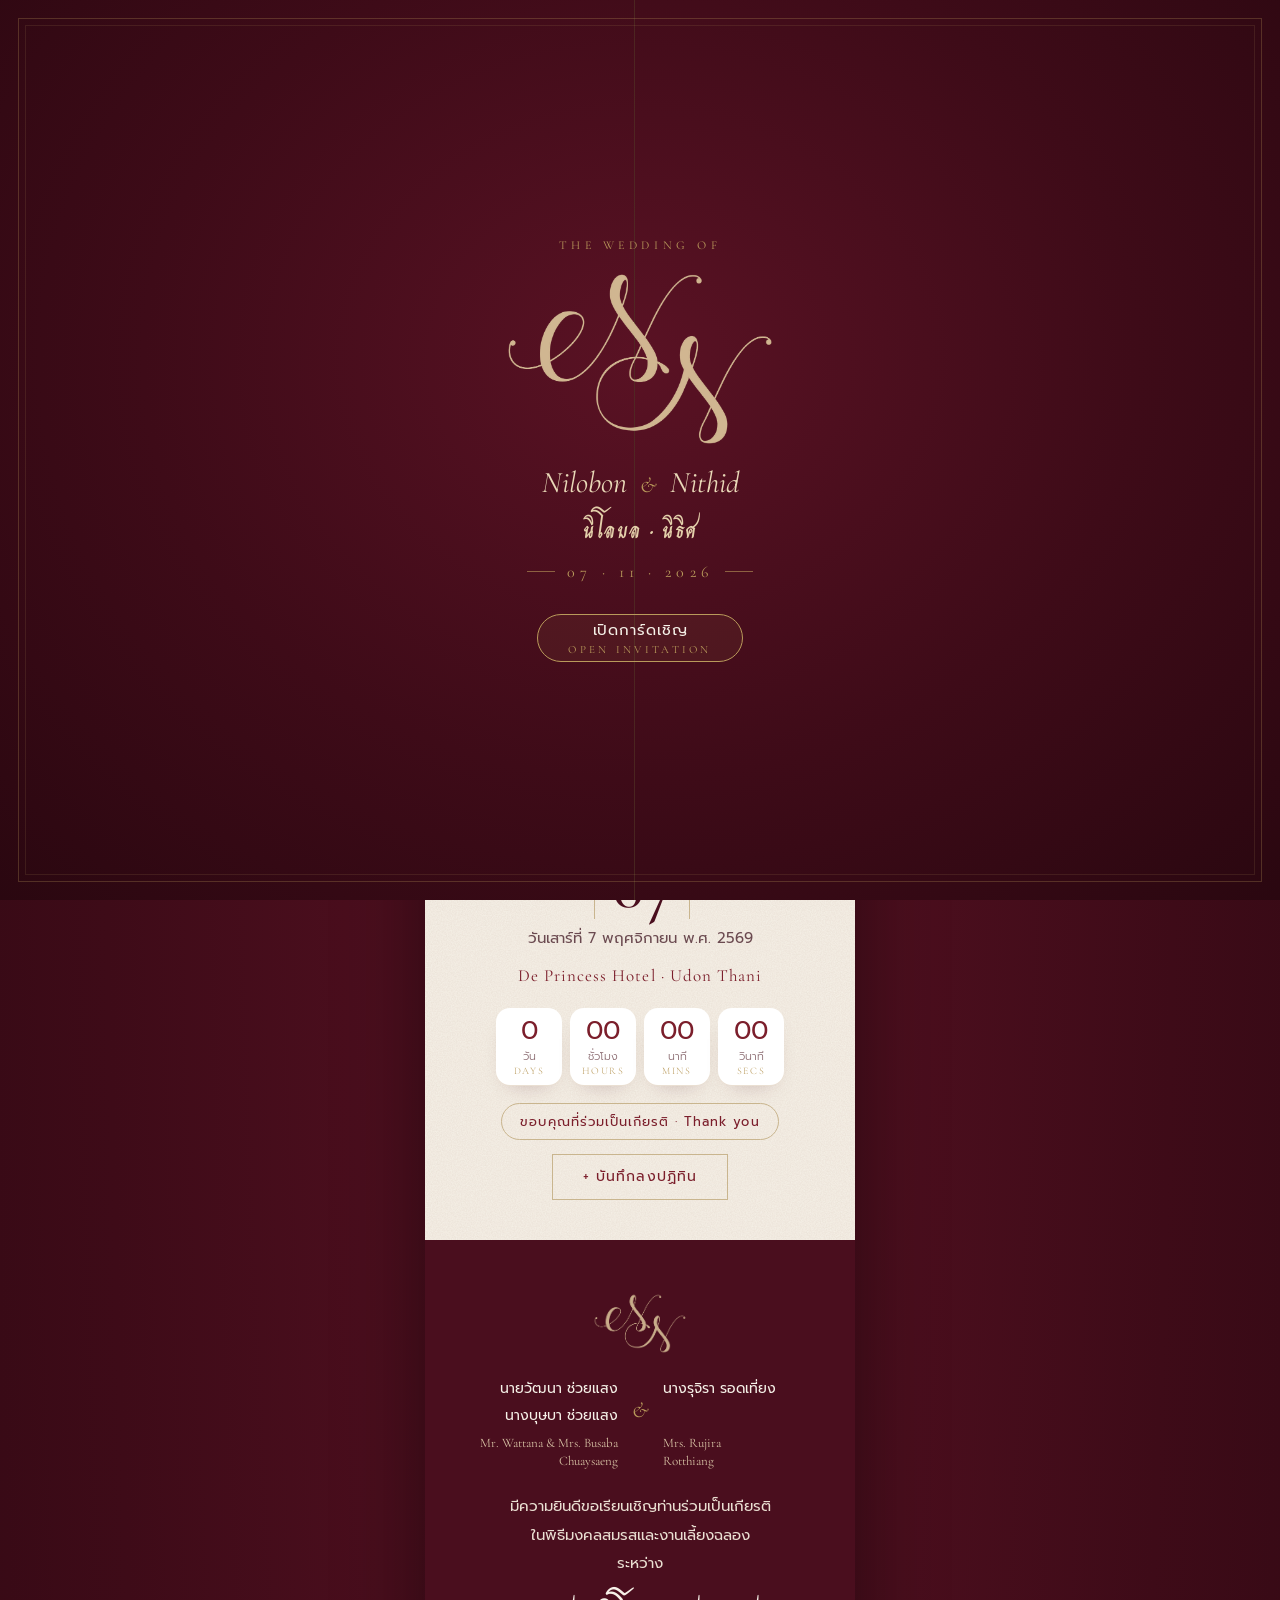
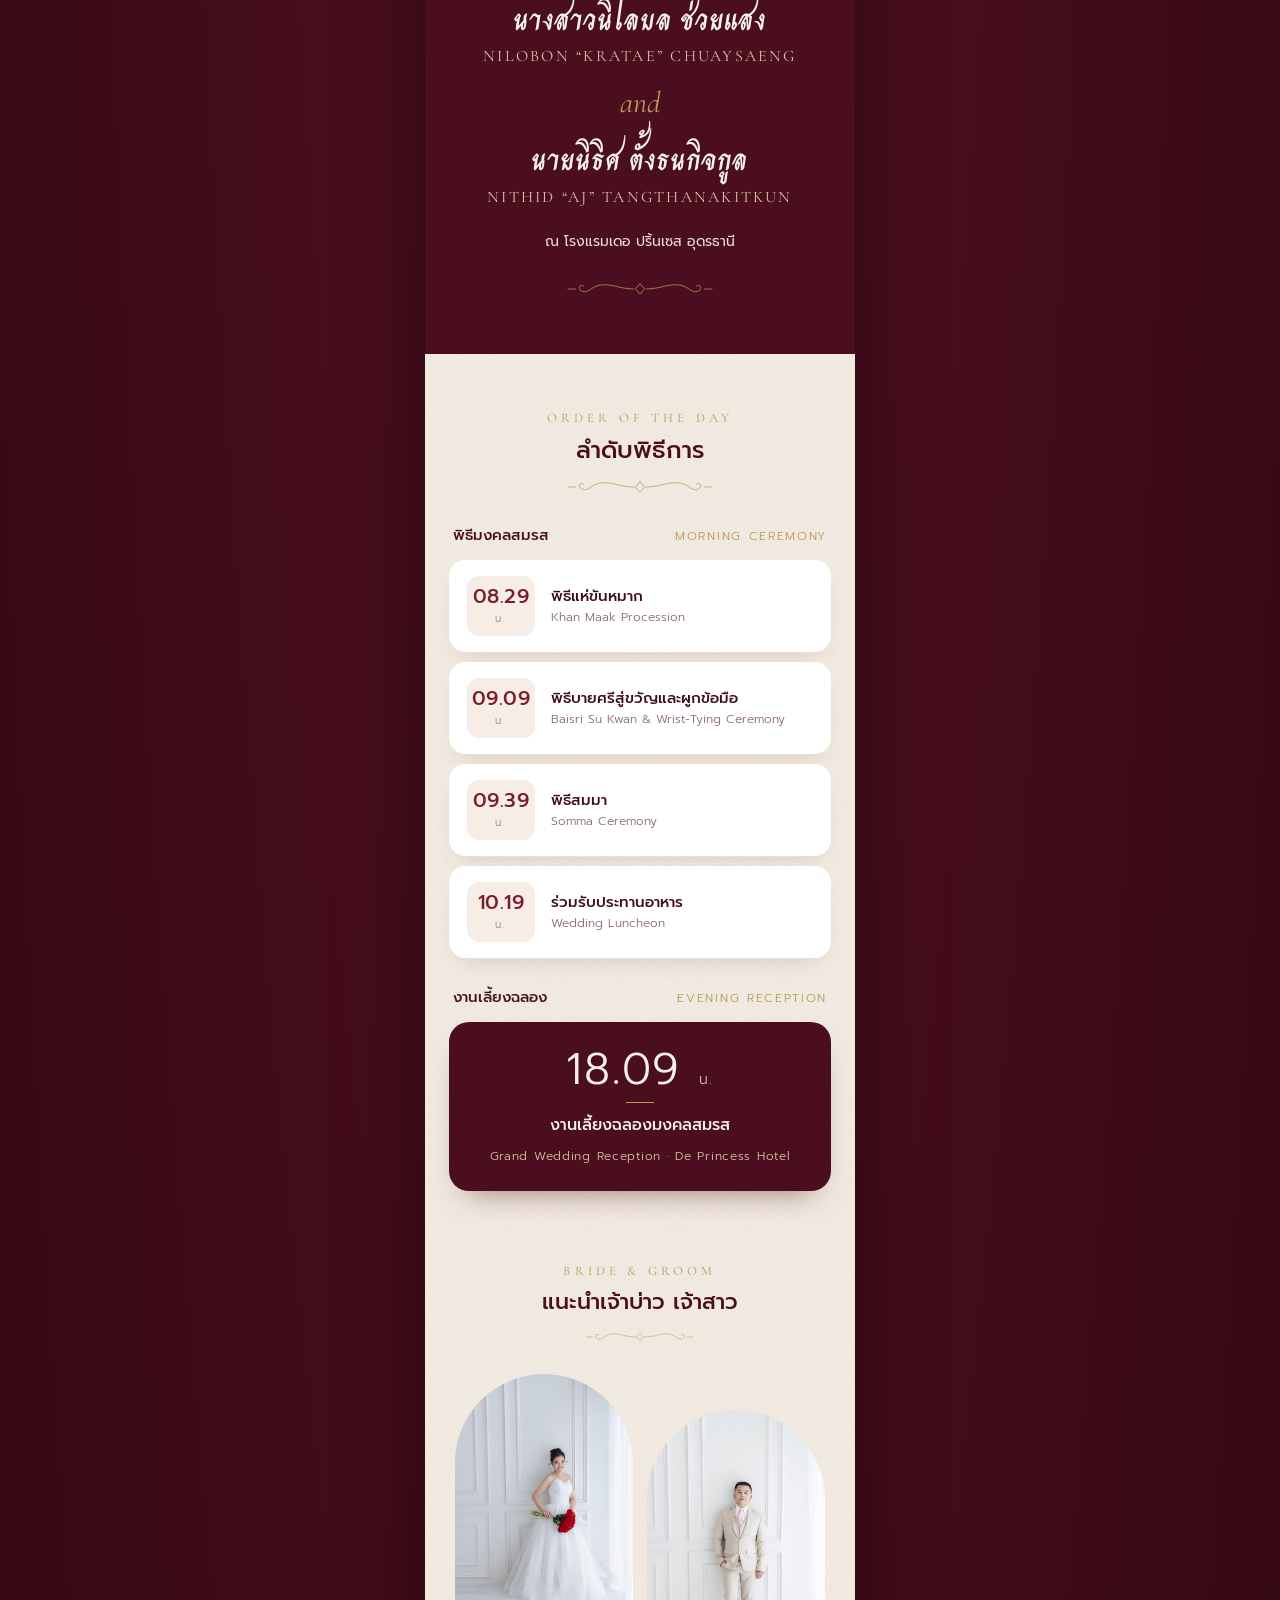
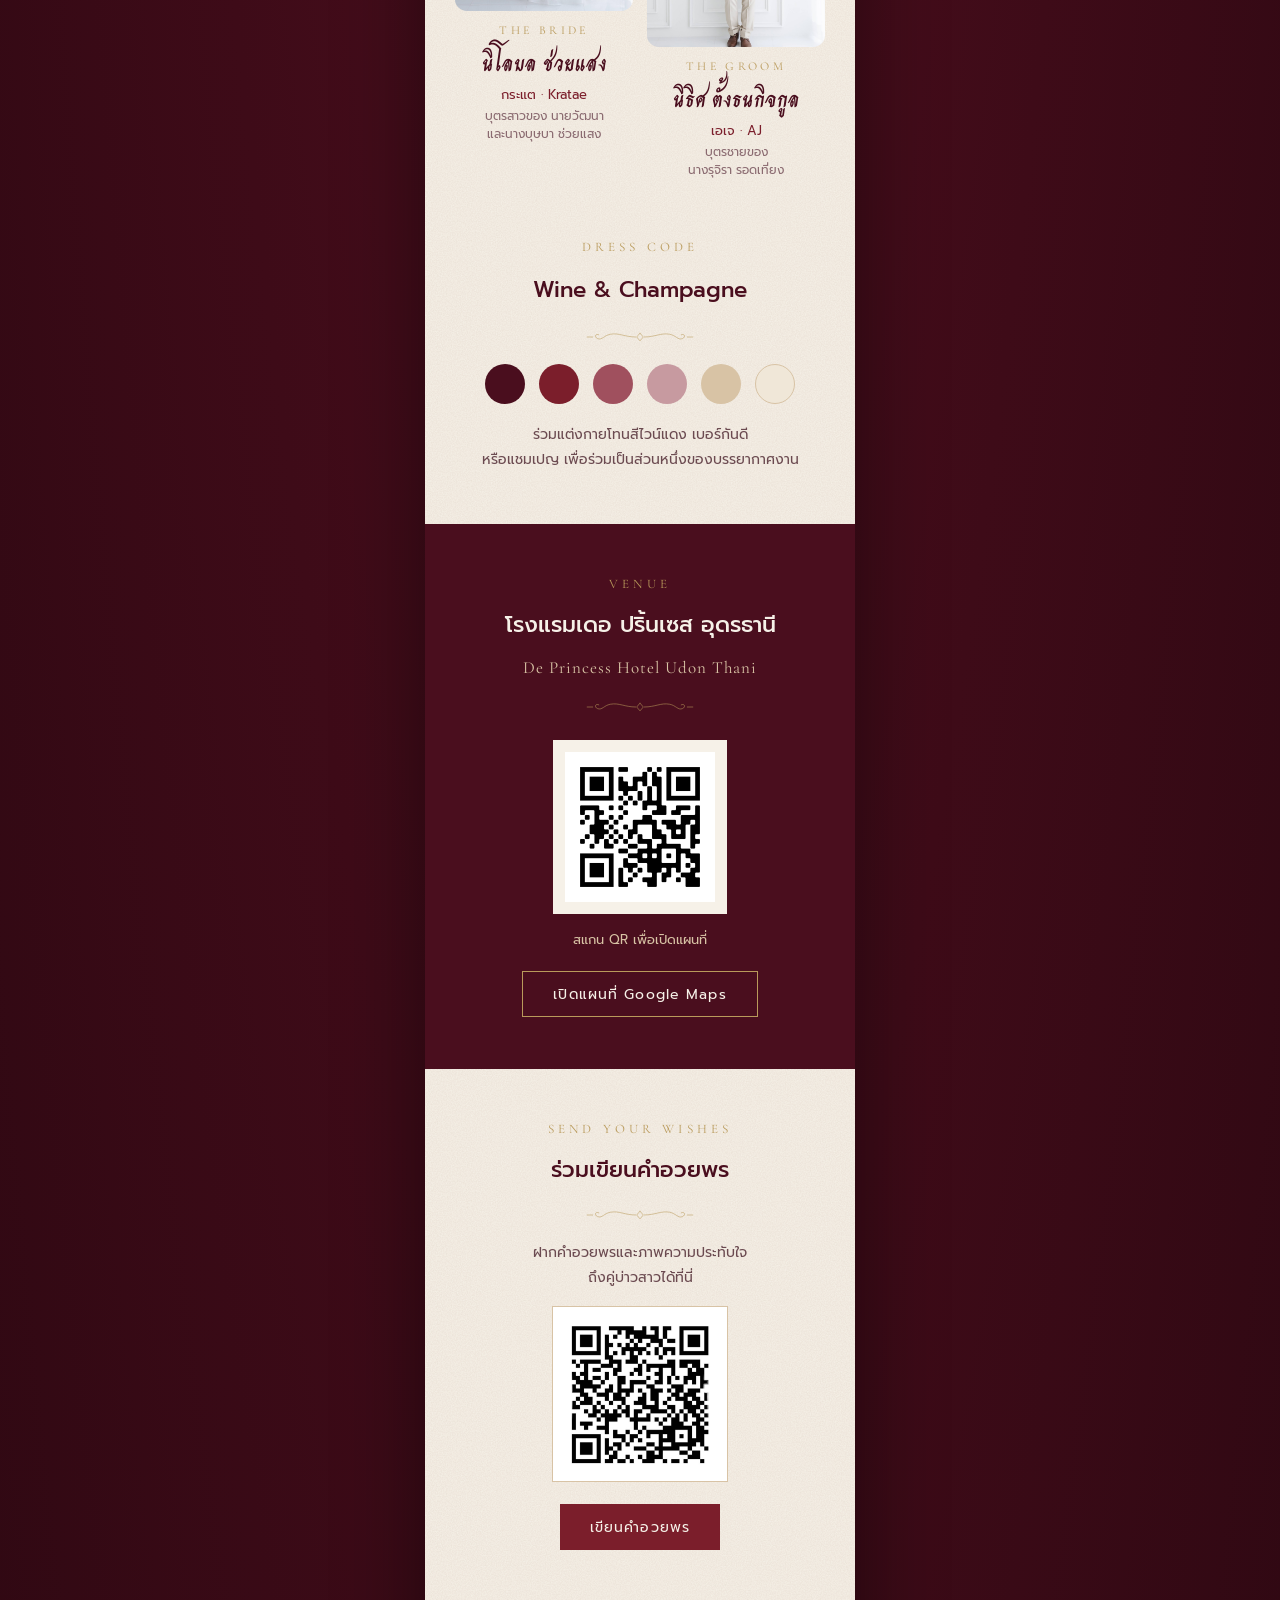
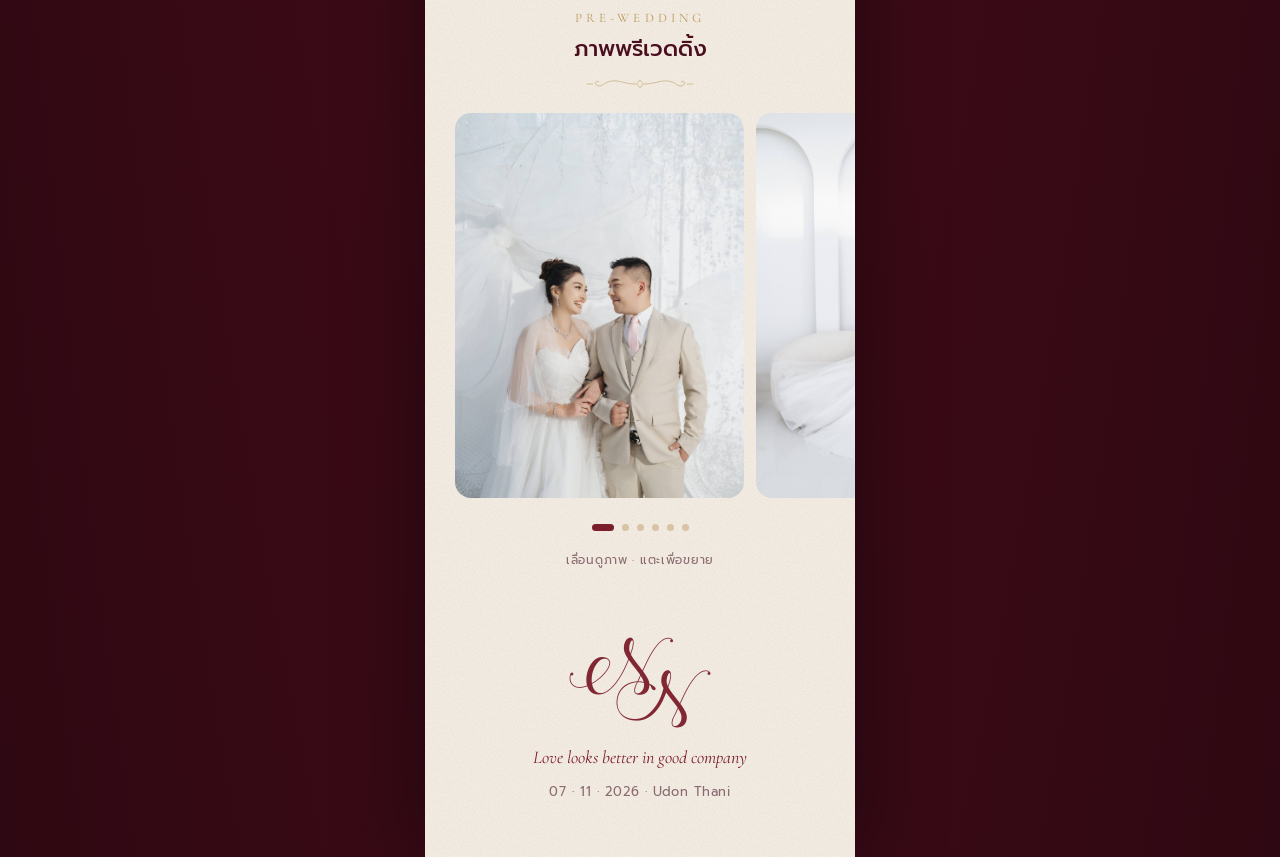
==== index.html @ 1ad2307b "feat: add Thai calligraphy names, gold ornaments, paper texture, gallery navigation - Charm font for" ====
<!DOCTYPE html>
<html lang="th">
<head>
<meta charset="utf-8">
<meta name="viewport" content="width=device-width, initial-scale=1">
<title>Nilobon &amp; Nithid · 07.11.2026</title>
<meta name="description" content="ขอเรียนเชิญร่วมเป็นเกียรติในพิธีมงคลสมรส นิโลบล &amp; นิธิศ · วันเสาร์ที่ 7 พฤศจิกายน 2569 · โรงแรมเดอ ปริ้นเซส อุดรธานี">
<meta name="theme-color" content="#4A0E1E">
<meta property="og:type" content="website">
<meta property="og:title" content="Nilobon &amp; Nithid · 07.11.2026">
<meta property="og:description" content="ขอเรียนเชิญร่วมเป็นเกียรติในพิธีมงคลสมรส · วันเสาร์ที่ 7 พฤศจิกายน 2569 · โรงแรมเดอ ปริ้นเซส อุดรธานี">
<meta property="og:url" content="https://phumchai1515-prog.github.io/nilobon-nithid-wedding/">
<meta property="og:image" content="https://phumchai1515-prog.github.io/nilobon-nithid-wedding/assets/og.jpg">
<meta property="og:image:width" content="1200">
<meta property="og:image:height" content="630">
<meta name="twitter:card" content="summary_large_image">
<link rel="icon" href="assets/favicon.png">
<link rel="apple-touch-icon" href="assets/favicon.png">
<script>document.documentElement.classList.add('js')</script>
<link rel="preconnect" href="https://fonts.googleapis.com">
<link rel="preconnect" href="https://fonts.gstatic.com" crossorigin>
<link href="https://fonts.googleapis.com/css2?family=Charm:wght@400;700&family=Cormorant+Garamond:ital,wght@0,400;0,500;0,600;1,400&family=Prompt:wght@200;300;400;500;600&display=swap" rel="stylesheet">
<link rel="stylesheet" href="styles.css">
<link rel="stylesheet" href="intro.css">
<link rel="stylesheet" href="decor.css">
</head>
<body>
<svg width="0" height="0" style="position:absolute" aria-hidden="true">
  <symbol id="ornament" viewBox="0 0 200 24">
    <path pathLength="1" d="M92 12 C72 12 62 4 46 7 C35 9 31 18 23 15 C16 12 19 5 25 8"/>
    <path pathLength="1" d="M108 12 C128 12 138 4 154 7 C165 9 169 18 177 15 C184 12 181 5 175 8"/>
    <path pathLength="1" d="M100 5 L106 12 L100 19 L94 12 Z"/>
    <path pathLength="1" d="M4 12 L14 12 M186 12 L196 12"/>
  </symbol>
</svg>
<!-- Opening screen -->
<div class="intro" id="intro">
  <div class="intro__panel intro__panel--left"></div>
  <div class="intro__panel intro__panel--right"></div>
  <div class="intro__frame"></div>
  <div class="intro__content">
    <div class="intro__eyebrow">The Wedding of</div>
    <img class="intro__mono" src="assets/monogram-gold.png" alt="Nilobon &amp; Nithid monogram">
    <div class="intro__names">Nilobon <em>&amp;</em> Nithid</div>
    <div class="intro__th">นิโลบล · นิธิศ</div>
    <div class="intro__date">07 · 11 · 2026</div>
    <button class="intro__open" id="intro-open" type="button">เปิดการ์ดเชิญ<small>Open Invitation</small></button>
  </div>
</div>
<div class="petals" id="petals" aria-hidden="true"></div>

<div class="stage">
<main class="card">

  <!-- Cover -->
  <header class="cover">
    <img src="assets/cover.jpg" alt="นิโลบล และ นิธิศ" fetchpriority="high">
    <div class="cover__fade"></div>
    <div class="cover__label">The Wedding of</div>
  </header>
  <div class="logo"><img src="assets/logo-names.png" alt="Nilobon &amp; Nithid"></div>

  <!-- Date -->
  <section class="date">
    <div class="date__day">Saturday</div>
    <div class="date__row">
      <span>NOV</span>
      <span class="date__num">07</span>
      <span>2026</span>
    </div>
    <div class="date__th">วันเสาร์ที่ 7 พฤศจิกายน พ.ศ. 2569</div>
    <div class="date__venue">De Princess Hotel · Udon Thani</div>
    <div class="countdown" id="countdown" hidden>
      <div class="countdown__unit"><b class="countdown__num" data-unit="days">0</b><span class="countdown__label">วัน<i>Days</i></span></div>
      <div class="countdown__unit"><b class="countdown__num" data-unit="hours">00</b><span class="countdown__label">ชั่วโมง<i>Hours</i></span></div>
      <div class="countdown__unit"><b class="countdown__num" data-unit="minutes">00</b><span class="countdown__label">นาที<i>Mins</i></span></div>
      <div class="countdown__unit"><b class="countdown__num" data-unit="seconds">00</b><span class="countdown__label">วินาที<i>Secs</i></span></div>
    </div>
    <div class="pill" id="countdown-message" hidden></div>
    <a class="btn btn--ghost" href="wedding.ics" download="Nilobon-Nithid-Wedding.ics">+ บันทึกลงปฏิทิน</a>
  </section>

  <!-- Invitation -->
  <section class="invite dark reveal">
    <img class="invite__mono" src="assets/monogram-gold.png" alt="" loading="lazy">
    <div class="parents">
      <div class="parents__col parents__col--left">
        <span>นายวัฒนา ช่วยแสง</span>
        <span>นางบุษบา ช่วยแสง</span>
        <span class="parents__en">Mr. Wattana &amp; Mrs. Busaba<br>Chuaysaeng</span>
      </div>
      <div class="amp">&amp;</div>
      <div class="parents__col parents__col--right">
        <span>นางรุจิรา รอดเที่ยง</span>
        <span aria-hidden="true" style="visibility:hidden">-</span>
        <span class="parents__en">Mrs. Rujira<br>Rotthiang</span>
      </div>
    </div>
    <div class="invite__text">มีความยินดีขอเรียนเชิญท่านร่วมเป็นเกียรติ<br>ในพิธีมงคลสมรสและงานเลี้ยงฉลอง<br>ระหว่าง</div>
    <div class="couple-name">
      <div class="couple-name__th">นางสาวนิโลบล ช่วยแสง</div>
      <div class="couple-name__en">NILOBON “KRATAE” CHUAYSAENG</div>
    </div>
    <div class="and">and</div>
    <div class="couple-name">
      <div class="couple-name__th">นายนิธิศ ตั้งธนกิจกูล</div>
      <div class="couple-name__en">NITHID “AJ” TANGTHANAKITKUN</div>
    </div>
    <div class="invite__venue">ณ โรงแรมเดอ ปริ้นเซส อุดรธานี</div>
    <svg class="ornament reveal" aria-hidden="true"><use href="#ornament"/></svg>
  </section>

  <!-- Schedule -->
  <section class="schedule">
    <div class="section-head">
      <div class="eyebrow">Order of the Day</div>
      <div class="title">ลำดับพิธีการ</div>
      <svg class="ornament reveal" aria-hidden="true"><use href="#ornament"/></svg>
    </div>

    <div class="group">
      <div class="group__head">
        <div class="group__th">พิธีมงคลสมรส</div>
        <div class="group__en">Morning Ceremony</div>
      </div>
      <div class="event reveal">
        <div class="event__time"><b>08.29</b><small>น.</small></div>
        <div class="event__body"><div class="event__th">พิธีแห่ขันหมาก</div><div class="event__en">Khan Maak Procession</div></div>
      </div>
      <div class="event reveal">
        <div class="event__time"><b>09.09</b><small>น.</small></div>
        <div class="event__body"><div class="event__th">พิธีบายศรีสู่ขวัญและผูกข้อมือ</div><div class="event__en">Baisri Su Kwan &amp; Wrist-Tying Ceremony</div></div>
      </div>
      <div class="event reveal">
        <div class="event__time"><b>09.39</b><small>น.</small></div>
        <div class="event__body"><div class="event__th">พิธีสมมา</div><div class="event__en">Somma Ceremony</div></div>
      </div>
      <div class="event reveal">
        <div class="event__time"><b>10.19</b><small>น.</small></div>
        <div class="event__body"><div class="event__th">ร่วมรับประทานอาหาร</div><div class="event__en">Wedding Luncheon</div></div>
      </div>
    </div>

    <div class="group">
      <div class="group__head">
        <div class="group__th">งานเลี้ยงฉลอง</div>
        <div class="group__en">Evening Reception</div>
      </div>
      <div class="reception dark reveal">
        <div class="reception__time">18.09 <span>น.</span></div>
        <div class="rule" style="width:28px"></div>
        <div class="reception__th">งานเลี้ยงฉลองมงคลสมรส</div>
        <div class="reception__en">Grand Wedding Reception · De Princess Hotel</div>
      </div>
    </div>
  </section>

  <!-- Bride & Groom -->
  <section class="couple reveal">
    <div class="section-head">
      <div class="eyebrow">Bride &amp; Groom</div>
      <div class="title">แนะนำเจ้าบ่าว เจ้าสาว</div>
      <svg class="ornament reveal ornament--sm" aria-hidden="true"><use href="#ornament"/></svg>
    </div>
    <div class="couple__grid">
      <div class="person">
        <img src="assets/p486.jpg" alt="เจ้าสาว นิโลบล" loading="lazy" style="object-position:50% 40%">
        <div class="person__info">
          <div class="person__role">The Bride</div>
          <div class="person__name">นิโลบล ช่วยแสง</div>
          <div class="person__nick">กระแต · Kratae</div>
          <div class="person__parents">บุตรสาวของ นายวัฒนา<br>และนางบุษบา ช่วยแสง</div>
        </div>
      </div>
      <div class="person person--offset">
        <img src="assets/p3.jpg" alt="เจ้าบ่าว นิธิศ" loading="lazy" style="object-position:50% 45%">
        <div class="person__info">
          <div class="person__role">The Groom</div>
          <div class="person__name">นิธิศ ตั้งธนกิจกูล</div>
          <div class="person__nick">เอเจ · AJ</div>
          <div class="person__parents">บุตรชายของ<br>นางรุจิรา รอดเที่ยง</div>
        </div>
      </div>
    </div>
  </section>

  <!-- Dress code -->
  <section class="dress reveal">
    <div class="eyebrow">Dress Code</div>
    <div class="title">Wine &amp; Champagne</div>
    <svg class="ornament reveal ornament--sm" aria-hidden="true"><use href="#ornament"/></svg>
    <div class="swatches" aria-hidden="true">
      <span style="background:#4A0E1E"></span>
      <span style="background:#7B1E2B"></span>
      <span style="background:#A0505E"></span>
      <span style="background:#C79AA0"></span>
      <span style="background:#D8C3A5"></span>
      <span style="background:#F0E7D8;border:1px solid #D8C3A5"></span>
    </div>
    <p>ร่วมแต่งกายโทนสีไวน์แดง เบอร์กันดี<br>หรือแชมเปญ เพื่อร่วมเป็นส่วนหนึ่งของบรรยากาศงาน</p>
  </section>

  <!-- Venue -->
  <section class="venue dark reveal">
    <div class="eyebrow">Venue</div>
    <div class="title">โรงแรมเดอ ปริ้นเซส อุดรธานี</div>
    <div class="venue__en">De Princess Hotel Udon Thani</div>
    <svg class="ornament reveal ornament--sm" aria-hidden="true"><use href="#ornament"/></svg>
    <div class="qr" style="margin-top:8px"><img src="assets/qr-map.jpg" alt="QR แผนที่ไปงาน" loading="lazy"></div>
    <div class="hint">สแกน QR เพื่อเปิดแผนที่</div>
    <a class="btn btn--outline" href="https://www.google.com/maps/search/?api=1&amp;query=De+Princess+Hotel+Udon+Thani" target="_blank" rel="noopener">เปิดแผนที่ Google Maps</a>
  </section>

  <!-- Wishes -->
  <section class="wishes reveal">
    <div class="eyebrow">Send Your Wishes</div>
    <div class="title">ร่วมเขียนคำอวยพร</div>
    <svg class="ornament reveal ornament--sm" aria-hidden="true"><use href="#ornament"/></svg>
    <p>ฝากคำอวยพรและภาพความประทับใจ<br>ถึงคู่บ่าวสาวได้ที่นี่</p>
    <div class="qr qr--light"><img src="assets/qr-wish.jpg" alt="QR เขียนคำอวยพร" loading="lazy"></div>
    <a class="btn btn--solid" href="https://wish-v2.photowish.com/?eventId=3A789A9A" target="_blank" rel="noopener">เขียนคำอวยพร</a>
  </section>

  <!-- Pre-wedding gallery -->
  <section class="gallery">
    <div class="section-head" style="padding:0 30px">
      <div class="eyebrow">Pre-Wedding</div>
      <div class="title">ภาพพรีเวดดิ้ง</div>
      <svg class="ornament reveal ornament--sm" aria-hidden="true"><use href="#ornament"/></svg>
    </div>
    <div class="gallery__track" id="gallery">
      <button class="gallery__item" type="button"><img src="assets/p104.jpg" alt="ภาพพรีเวดดิ้ง 1" loading="lazy" style="object-position:50% 30%"></button>
      <button class="gallery__item" type="button"><img src="assets/p30.jpg" alt="ภาพพรีเวดดิ้ง 2" loading="lazy" style="object-position:55% 50%"></button>
      <button class="gallery__item" type="button"><img src="assets/p394.jpg" alt="ภาพพรีเวดดิ้ง 3" loading="lazy" style="object-position:50% 40%"></button>
      <button class="gallery__item" type="button"><img src="assets/p272.jpg" alt="ภาพพรีเวดดิ้ง 4" loading="lazy" style="object-position:50% 30%"></button>
      <button class="gallery__item" type="button"><img src="assets/p453.jpg" alt="ภาพพรีเวดดิ้ง 5" loading="lazy" style="object-position:50% 30%"></button>
      <button class="gallery__item" type="button"><img src="assets/cover.jpg" alt="ภาพพรีเวดดิ้ง 6" loading="lazy" style="object-position:50% 20%"></button>
    </div>
    <div class="gallery__dots" id="gallery-dots"></div>
    <div class="gallery__hint">เลื่อนดูภาพ · แตะเพื่อขยาย</div>
  </section>

  <!-- Footer -->
  <footer class="footer">
    <img src="assets/monogram-wine.png" alt="Nilobon &amp; Nithid monogram" loading="lazy">
    <div class="footer__quote">Love looks better in good company</div>
    <div class="footer__meta">07 · 11 · 2026 · Udon Thani</div>
  </footer>

</main>
</div>

<div class="lightbox" id="lightbox" role="dialog" aria-modal="true" aria-label="ภาพขยาย">
  <button class="lightbox__close" type="button" aria-label="ปิด">×</button>
  <button class="lightbox__nav lightbox__nav--prev" type="button" data-nav="-1" aria-label="ภาพก่อนหน้า">‹</button>
  <img alt="">
  <button class="lightbox__nav lightbox__nav--next" type="button" data-nav="1" aria-label="ภาพถัดไป">›</button>
  <div class="lightbox__count"></div>
</div>

<script src="main.js"></script>
<script src="intro.js"></script>
<script src="gallery.js"></script>
</body>
</html>
---- styles.css ----
:root {
  --wine-deep: #3E0B18;
  --wine: #4A0E1E;
  --burgundy: #7B1E2B;
  --rose: #A0505E;
  --blush: #C79AA0;
  --gold: #B99A5B;
  --gold-line: #C9B58E;
  --sand: #D8C3A5;
  --sand-light: #EADFD2;
  --cream: #F6F1E8;
  --tile: #F6EEE6;
  --muted: #6B4A50;
  --muted-2: #8A6A70;
  --serif: 'Cormorant Garamond', serif;
}

* { box-sizing: border-box; }
html, body { margin: 0; padding: 0; background: var(--wine-deep); }
body {
  font-family: 'Prompt', sans-serif;
  -webkit-font-smoothing: antialiased;
  color: var(--wine-deep);
}
img { display: block; max-width: 100%; }
a { text-decoration: none; }

.stage {
  min-height: 100vh;
  display: flex;
  justify-content: center;
  background: radial-gradient(ellipse at 50% 0%, #5A1224 0%, var(--wine-deep) 60%, #2E0812 100%);
}
.card {
  width: 100%;
  max-width: 430px;
  background: var(--cream);
  box-shadow: 0 0 80px rgba(0, 0, 0, .45);
  overflow: hidden;
}

/* Shared labels */
.eyebrow {
  font-family: var(--serif);
  font-size: 13px;
  letter-spacing: .32em;
  text-transform: uppercase;
  color: var(--gold);
}
.title { font-size: 22px; font-weight: 500; color: var(--wine); }
.rule { width: 44px; height: 1px; background: var(--gold); }
.section-head { text-align: center; display: flex; flex-direction: column; align-items: center; gap: 6px; }
.dark { background: var(--wine); color: var(--cream); }
.dark .title { color: var(--cream); }

.reveal { opacity: 0; transform: translateY(14px); transition: opacity .8s ease, transform .8s ease; }
.reveal.is-visible { opacity: 1; transform: none; }

/* Cover */
.cover { position: relative; height: min(74vh, 640px); overflow: hidden; background: #EDEAF0; }
.cover img {
  position: absolute; left: 0; top: 0;
  width: 100%; height: 118%;
  object-fit: cover; object-position: 50% 0%;
}
.cover__fade {
  position: absolute; inset: 0;
  background: linear-gradient(180deg, rgba(62,11,24,.10) 0%, rgba(62,11,24,0) 25%, rgba(246,241,232,0) 70%, var(--cream) 100%);
}
.cover__label {
  position: absolute; top: 26px; left: 0; right: 0; text-align: center;
  font-family: var(--serif); font-size: 13px; letter-spacing: .34em;
  text-transform: uppercase; color: var(--burgundy); font-weight: 600;
}
.logo { padding: 0 8% 4px; margin-top: -28px; position: relative; }
.logo img { width: 100%; }

/* Date */
.date { padding: 6px 28px 40px; text-align: center; display: flex; flex-direction: column; align-items: center; gap: 8px; }
.date__day { font-family: var(--serif); font-size: 15px; letter-spacing: .28em; color: var(--gold); text-transform: uppercase; }
.date__row { display: flex; align-items: center; gap: 18px; font-family: var(--serif); color: var(--wine); }
.date__row span { font-size: 20px; letter-spacing: .2em; }
.date__row .date__num {
  font-size: 64px; line-height: 1; font-weight: 500; letter-spacing: 0;
  padding: 0 18px; border-left: 1px solid var(--gold-line); border-right: 1px solid var(--gold-line);
}
.date__th { font-size: 15px; color: var(--muted); }
.date__venue { margin-top: 8px; font-family: var(--serif); font-size: 17px; letter-spacing: .06em; color: var(--burgundy); }
.pill {
  margin-top: 10px; padding: 8px 18px;
  border: 1px solid var(--gold-line); border-radius: 999px;
  font-size: 13px; color: var(--burgundy); letter-spacing: .08em;
}

/* Invitation */
.invite { padding: 52px 30px 56px; text-align: center; display: flex; flex-direction: column; align-items: center; gap: 22px; }
.parents { display: grid; grid-template-columns: 1fr auto 1fr; gap: 14px; align-items: start; width: 100%; font-size: 14px; line-height: 1.75; }
.parents__col { display: flex; flex-direction: column; gap: 2px; }
.parents__col--left { text-align: right; }
.parents__col--right { text-align: left; }
.parents__en { font-family: var(--serif); font-size: 13px; color: var(--sand); line-height: 1.4; margin-top: 4px; }
.amp { font-family: var(--serif); font-style: italic; font-size: 22px; color: var(--gold); padding-top: 14px; }
.invite__text { font-size: 15px; line-height: 1.9; color: var(--sand-light); }
.couple-name { display: flex; flex-direction: column; align-items: center; gap: 6px; }
.couple-name__th { font-size: 22px; font-weight: 500; letter-spacing: .02em; }
.couple-name__en { font-family: var(--serif); font-size: 16px; letter-spacing: .14em; color: var(--sand); }
.and { font-family: var(--serif); font-style: italic; font-size: 30px; color: var(--gold); line-height: 1; }
.invite__venue { font-size: 14px; line-height: 1.8; color: var(--sand-light); }

/* Schedule */
.schedule { padding: 56px 24px 32px; display: flex; flex-direction: column; gap: 28px; }
.schedule .title { font-size: 24px; }
.group { display: flex; flex-direction: column; gap: 10px; }
.group__head { display: flex; align-items: baseline; justify-content: space-between; padding: 0 4px 4px; }
.group__th { font-size: 15px; font-weight: 500; color: var(--wine); }
.group__en { font-size: 12px; font-weight: 300; letter-spacing: .14em; text-transform: uppercase; color: var(--gold); }
.event {
  display: flex; align-items: center; gap: 16px;
  background: #fff; border-radius: 16px; padding: 16px 18px;
  box-shadow: 0 1px 0 var(--sand-light), 0 10px 24px -14px rgba(74,14,30,.25);
}
.event__time {
  flex: 0 0 auto; display: flex; flex-direction: column; align-items: center; justify-content: center;
  width: 68px; height: 60px; border-radius: 12px; background: var(--tile);
}
.event__time b { font-size: 20px; font-weight: 500; color: var(--burgundy); line-height: 1; letter-spacing: .02em; }
.event__time small { font-size: 10px; font-weight: 300; color: #A07A7F; letter-spacing: .18em; margin-top: 5px; }
.event__body { flex: 1; min-width: 0; display: flex; flex-direction: column; gap: 3px; }
.event__th { font-size: 15px; font-weight: 500; line-height: 1.35; }
.event__en { font-size: 12px; font-weight: 300; color: var(--muted-2); line-height: 1.4; }
.reception {
  border-radius: 20px; padding: 26px 22px;
  display: flex; flex-direction: column; align-items: center; gap: 10px; text-align: center;
  box-shadow: 0 16px 32px -18px rgba(74,14,30,.6);
}
.reception__time { font-size: 44px; font-weight: 300; line-height: 1; letter-spacing: .04em; }
.reception__time span { font-size: 14px; color: var(--sand); letter-spacing: .1em; }
.reception__th { font-size: 16px; font-weight: 500; }
.reception__en { font-size: 12px; font-weight: 300; color: var(--sand); letter-spacing: .06em; }

/* Bride & Groom */
.couple { padding: 40px 30px 12px; display: flex; flex-direction: column; gap: 28px; }
.couple__grid { display: grid; grid-template-columns: 1fr 1fr; gap: 14px; }
.person { display: flex; flex-direction: column; gap: 12px; }
.person--offset { padding-top: 36px; }
.person img { width: 100%; aspect-ratio: 3 / 4; object-fit: cover; border-radius: 120px 120px 16px 16px; }
.person__info { display: flex; flex-direction: column; gap: 3px; text-align: center; }
.person__role { font-family: var(--serif); font-size: 12px; letter-spacing: .28em; text-transform: uppercase; color: var(--gold); }
.person__name { font-size: 17px; font-weight: 500; color: var(--wine); line-height: 1.3; }
.person__nick { font-size: 13px; color: var(--burgundy); }
.person__parents { font-size: 12px; color: var(--muted-2); line-height: 1.5; }

/* Dress code */
.dress { padding: 48px 30px 52px; text-align: center; display: flex; flex-direction: column; align-items: center; gap: 18px; }
.swatches { display: flex; gap: 14px; flex-wrap: wrap; justify-content: center; }
.swatches span { width: 40px; height: 40px; border-radius: 50%; }
.dress p { margin: 0; font-size: 14px; line-height: 1.8; color: var(--muted); }

/* Venue & wishes */
.venue, .wishes { padding: 52px 30px; text-align: center; display: flex; flex-direction: column; align-items: center; gap: 16px; }
.venue__en { font-family: var(--serif); font-size: 17px; letter-spacing: .06em; color: var(--sand); }
.qr { padding: 12px; background: var(--cream); }
.qr--light { background: #fff; border: 1px solid var(--sand); }
.qr img { width: 150px; height: 150px; object-fit: cover; }
.hint { font-size: 13px; color: var(--sand); }
.wishes p { margin: 0; font-size: 14px; line-height: 1.8; color: var(--muted); }
.btn {
  margin-top: 6px; display: inline-flex; align-items: center; justify-content: center;
  min-height: 46px; padding: 0 30px; font-size: 14px; letter-spacing: .08em;
  font-family: inherit; cursor: pointer; transition: background .2s, color .2s;
}
.btn--outline { border: 1px solid var(--gold); color: var(--cream); background: transparent; }
.btn--outline:hover { background: var(--gold); color: var(--wine-deep); }
.btn--solid { background: var(--burgundy); color: var(--cream); border: 0; }
.btn--solid:hover { background: var(--wine); }
.btn--ghost { border: 1px solid var(--gold-line); color: var(--burgundy); background: transparent; }
.btn--ghost:hover { background: var(--tile); }

/* Gallery */
.gallery { padding: 8px 0 44px; display: flex; flex-direction: column; gap: 20px; }
.gallery__track {
  display: flex; gap: 12px; overflow-x: auto; padding: 0 30px 6px;
  scroll-snap-type: x mandatory; scrollbar-width: none; -webkit-overflow-scrolling: touch;
}
.gallery__track::-webkit-scrollbar { display: none; }
.gallery__item { flex: 0 0 78%; scroll-snap-align: center; padding: 0; border: 0; background: none; cursor: zoom-in; }
.gallery__item img { width: 100%; aspect-ratio: 3 / 4; object-fit: cover; border-radius: 16px; }
.gallery__hint { text-align: center; font-size: 12px; color: var(--muted-2); letter-spacing: .06em; }

.lightbox {
  position: fixed; inset: 0; z-index: 10; display: none;
  align-items: center; justify-content: center;
  background: rgba(30, 5, 12, .92); padding: 16px; cursor: zoom-out;
}
.lightbox.is-open { display: flex; }
.lightbox img { max-height: 92vh; max-width: 100%; border-radius: 12px; object-fit: contain; }
.lightbox__close {
  position: absolute; top: 12px; right: 12px; width: 44px; height: 44px;
  border: 0; background: none; color: var(--cream); font-size: 28px; cursor: pointer;
}

/* Footer */
.footer { padding: 20px 30px 56px; text-align: center; display: flex; flex-direction: column; align-items: center; gap: 14px; }
.footer img { width: 150px; }
.footer__quote { font-family: var(--serif); font-style: italic; font-size: 18px; color: var(--burgundy); }
.footer__meta { font-size: 13px; color: var(--muted-2); letter-spacing: .04em; }

@media (max-width: 380px) {
  .couple-name__en { font-size: 14px; letter-spacing: .08em; }
  .invite, .venue, .wishes, .dress, .couple { padding-left: 20px; padding-right: 20px; }
  .parents { gap: 8px; font-size: 13px; }
  .group__en { letter-spacing: .08em; }
}

@media (prefers-reduced-motion: reduce) {
  .reveal { opacity: 1; transform: none; transition: none; }
}
---- intro.css ----
/* ---------- Opening screen ---------- */
.intro { display: none; }
.js .intro {
  position: fixed; inset: 0; z-index: 20;
  display: flex; align-items: center; justify-content: center;
  overflow: hidden;
}
body.is-locked { overflow: hidden; }

.intro__panel {
  position: absolute; top: 0; bottom: 0; width: 50.5%;
  background: radial-gradient(ellipse at 100% 40%, #5A1224 0%, var(--wine-deep) 55%, #2A0710 100%);
  transition: transform 1.3s cubic-bezier(.77, 0, .18, 1);
}
.intro__panel--left { left: 0; border-right: 1px solid rgba(185, 154, 91, .2); }
.intro__panel--right {
  right: 0; border-left: 1px solid rgba(185, 154, 91, .2);
  background: radial-gradient(ellipse at 0% 40%, #5A1224 0%, var(--wine-deep) 55%, #2A0710 100%);
}
.intro.is-opening .intro__panel--left { transform: translateX(-101%); }
.intro.is-opening .intro__panel--right { transform: translateX(101%); }

.intro__frame {
  position: absolute; inset: 18px; pointer-events: none;
  border: 1px solid rgba(185, 154, 91, .28);
  animation: frameIn 1.6s ease both;
}
.intro__frame::before {
  content: ''; position: absolute; inset: 6px;
  border: 1px solid rgba(185, 154, 91, .14);
}

.intro__content {
  position: relative; z-index: 2;
  width: min(360px, 86vw);
  display: flex; flex-direction: column; align-items: center; gap: 14px;
  text-align: center; color: var(--cream);
  transition: opacity .6s ease, transform .9s ease;
}
.intro.is-opening .intro__content { opacity: 0; transform: scale(1.08); }

.intro__eyebrow {
  font-family: var(--serif); font-size: 12px; letter-spacing: .38em;
  text-transform: uppercase; color: var(--gold);
  animation: fadeIn 1s ease .2s both;
}
.intro__mono {
  width: 78%;
  clip-path: inset(0 100% 0 0);
  animation: writeIn 2.6s cubic-bezier(.55, .1, .25, 1) .5s forwards,
             glow 3.2s ease-in-out 3.2s infinite;
}
.intro__names {
  font-family: var(--serif); font-style: italic; font-size: 30px; line-height: 1.1;
  color: #E9D9B8; animation: riseIn 1s ease 2.6s both;
}
.intro__names em { font-size: 22px; color: var(--gold); padding: 0 6px; }
.intro__th { font-size: 14px; font-weight: 300; color: var(--sand); letter-spacing: .04em; animation: riseIn 1s ease 2.9s both; }
.intro__date {
  display: flex; align-items: center; gap: 12px;
  font-family: var(--serif); font-size: 16px; letter-spacing: .32em; color: var(--gold);
  animation: riseIn 1s ease 3.1s both;
}
.intro__date::before, .intro__date::after { content: ''; width: 28px; height: 1px; background: rgba(185, 154, 91, .6); }

.intro__open {
  margin-top: 18px; min-height: 48px; padding: 0 30px;
  display: inline-flex; flex-direction: column; align-items: center; justify-content: center; gap: 2px;
  border: 1px solid var(--gold); border-radius: 999px;
  background: rgba(185, 154, 91, .08); color: var(--cream);
  font-family: inherit; font-size: 15px; letter-spacing: .06em; cursor: pointer;
  animation: riseIn 1s ease 3.4s both, pulse 2.4s ease-in-out 4.4s infinite;
  transition: background .25s, color .25s;
}
.intro__open small { font-family: var(--serif); font-size: 11px; letter-spacing: .3em; text-transform: uppercase; color: var(--gold); }
.intro__open:hover, .intro__open:focus-visible { background: var(--gold); color: var(--wine-deep); outline: none; }
.intro__open:hover small, .intro__open:focus-visible small { color: var(--wine-deep); }

/* Gold sparkles */
.sparkle {
  position: absolute; z-index: 1; width: 3px; height: 3px; border-radius: 50%;
  background: #E9D9B8; box-shadow: 0 0 8px 2px rgba(233, 217, 184, .55);
  opacity: 0; animation: twinkle var(--dur, 4s) ease-in-out var(--delay, 0s) infinite;
}

/* ---------- Falling petals ---------- */
.petals { position: fixed; inset: 0; z-index: 5; pointer-events: none; overflow: hidden; }
.petal {
  position: absolute; top: -30px;
  width: var(--size, 12px); height: calc(var(--size, 12px) * .8);
  border-radius: 150% 0 150% 0;
  background: linear-gradient(135deg, #C79AA0, #A0505E);
  opacity: .75;
  animation: fall var(--dur, 12s) linear var(--delay, 0s) infinite;
}
.petal--gold { background: linear-gradient(135deg, #EADBB8, #B99A5B); opacity: .6; }

/* ---------- Page entrance after opening ---------- */
.card.is-entered .cover img { animation: kenBurns 9s ease-out both; }
.card.is-entered .cover__label { animation: riseIn 1.2s ease .3s both; }
.card.is-entered .logo img { animation: riseIn 1.4s ease .6s both; }

/* ---------- Live countdown ---------- */
.countdown { margin-top: 14px; display: flex; gap: 8px; }
.countdown__unit {
  width: 66px; padding: 10px 0 8px; border-radius: 14px;
  background: #fff; box-shadow: 0 1px 0 var(--sand-light), 0 10px 22px -14px rgba(74, 14, 30, .35);
  display: flex; flex-direction: column; align-items: center; gap: 4px;
}
.countdown__num { font-size: 26px; font-weight: 400; line-height: 1; color: var(--burgundy); font-variant-numeric: tabular-nums; }
.countdown__num.is-tick { animation: tick .45s ease; }
.countdown__label { font-size: 11px; font-weight: 300; color: var(--muted-2); }
.countdown__label i { display: block; font-style: normal; font-family: var(--serif); font-size: 10px; letter-spacing: .16em; text-transform: uppercase; color: var(--gold); }

.invite__mono { width: 96px; opacity: .95; }

@keyframes fadeIn { from { opacity: 0; } to { opacity: 1; } }
@keyframes frameIn { from { opacity: 0; transform: scale(.97); } to { opacity: 1; transform: none; } }
@keyframes riseIn { from { opacity: 0; transform: translateY(16px); } to { opacity: 1; transform: none; } }
@keyframes writeIn { to { clip-path: inset(0 0 0 0); } }
@keyframes glow {
  0%, 100% { filter: drop-shadow(0 0 0 rgba(233, 217, 184, 0)); }
  50% { filter: drop-shadow(0 0 12px rgba(233, 217, 184, .45)); }
}
@keyframes pulse {
  0%, 100% { box-shadow: 0 0 0 0 rgba(185, 154, 91, .45); }
  50% { box-shadow: 0 0 0 10px rgba(185, 154, 91, 0); }
}
@keyframes twinkle {
  0%, 100% { opacity: 0; transform: translateY(0) scale(.6); }
  50% { opacity: 1; transform: translateY(-18px) scale(1); }
}
@keyframes fall {
  0% { transform: translate3d(0, 0, 0) rotate(0deg); }
  100% { transform: translate3d(var(--drift, 60px), 110vh, 0) rotate(var(--spin, 540deg)); }
}
@keyframes kenBurns { from { transform: scale(1.12); } to { transform: scale(1); } }
@keyframes tick {
  0% { transform: translateY(-6px); opacity: .2; }
  100% { transform: none; opacity: 1; }
}

@media (max-width: 360px) {
  .countdown__unit { width: 58px; }
  .countdown__num { font-size: 22px; }
}

@media (prefers-reduced-motion: reduce) {
  .intro__mono { clip-path: none; animation: none; }
  .intro__eyebrow, .intro__names, .intro__th, .intro__date, .intro__open, .intro__frame { animation: none; }
  .intro__panel, .intro__content { transition-duration: .01s; }
  .sparkle, .petals { display: none; }
  .card.is-entered .cover img, .card.is-entered .cover__label, .card.is-entered .logo img { animation: none; }
  .countdown__num.is-tick { animation: none; }
}
---- decor.css ----
/* ---------- Thai calligraphic names (Charm) ---------- */
.couple-name__th { font-family: 'Charm', 'Prompt', cursive; font-weight: 700; font-size: 30px; line-height: 1.35; letter-spacing: 0; }
.person__name { font-family: 'Charm', 'Prompt', cursive; font-weight: 700; font-size: 22px; line-height: 1.6; margin-top: 6px; }
.intro__th { font-family: 'Charm', 'Prompt', cursive; font-weight: 700; font-size: 22px; color: #E3CFAA; }

/* ---------- Paper texture on cream areas ---------- */
.card {
  background-color: var(--cream);
  background-image: url("data:image/svg+xml,%3Csvg xmlns='http://www.w3.org/2000/svg' width='240' height='240'%3E%3Cfilter id='n'%3E%3CfeTurbulence type='fractalNoise' baseFrequency='.8' numOctaves='3' stitchTiles='stitch'/%3E%3CfeColorMatrix values='0 0 0 0 .42 0 0 0 0 .28 0 0 0 0 .2 0 0 0 .16 0'/%3E%3C/filter%3E%3Crect width='100%25' height='100%25' filter='url(%23n)'/%3E%3C/svg%3E");
}

/* ---------- Gold ornament that draws itself ---------- */
.ornament {
  display: block; width: 150px; height: 18px; margin: 4px auto 0;
  color: var(--gold); fill: none; stroke: currentColor; stroke-width: 1; stroke-linecap: round;
  stroke-dasharray: 1; stroke-dashoffset: 1;
  transition: stroke-dashoffset 1.8s cubic-bezier(.45, 0, .2, 1) .2s;
}
.ornament--sm { width: 110px; }
.ornament.is-visible, .is-visible .ornament { stroke-dashoffset: 0; }
.ornament.reveal { opacity: 1; transform: none; }

/* ---------- Gallery dots ---------- */
.gallery__dots { display: flex; justify-content: center; gap: 8px; }
.gallery__dot {
  width: 7px; height: 7px; padding: 0; border: 0; border-radius: 999px;
  background: var(--sand); cursor: pointer; transition: width .3s ease, background .3s ease;
}
.gallery__dot.is-active { width: 22px; background: var(--burgundy); }
/* larger invisible hit area for fingers */
.gallery__dot { position: relative; }
.gallery__dot::after { content: ''; position: absolute; inset: -12px -6px; }

/* ---------- Lightbox navigation ---------- */
.lightbox { flex-direction: column; gap: 14px; }
.lightbox img { cursor: default; touch-action: pan-y; transition: opacity .25s ease; }
.lightbox img.is-switching { opacity: 0; }
.lightbox__nav {
  position: absolute; top: 50%; transform: translateY(-50%);
  width: 46px; height: 46px; border-radius: 50%;
  border: 1px solid rgba(233, 217, 184, .45); background: rgba(62, 11, 24, .55);
  color: var(--cream); font-size: 22px; line-height: 1; cursor: pointer;
}
.lightbox__nav--prev { left: 10px; }
.lightbox__nav--next { right: 10px; }
.lightbox__count { font-family: var(--serif); font-size: 14px; letter-spacing: .3em; color: var(--sand); }

@media (prefers-reduced-motion: reduce) {
  .ornament { stroke-dashoffset: 0; transition: none; }
  .gallery__dot, .lightbox img { transition: none; }
}
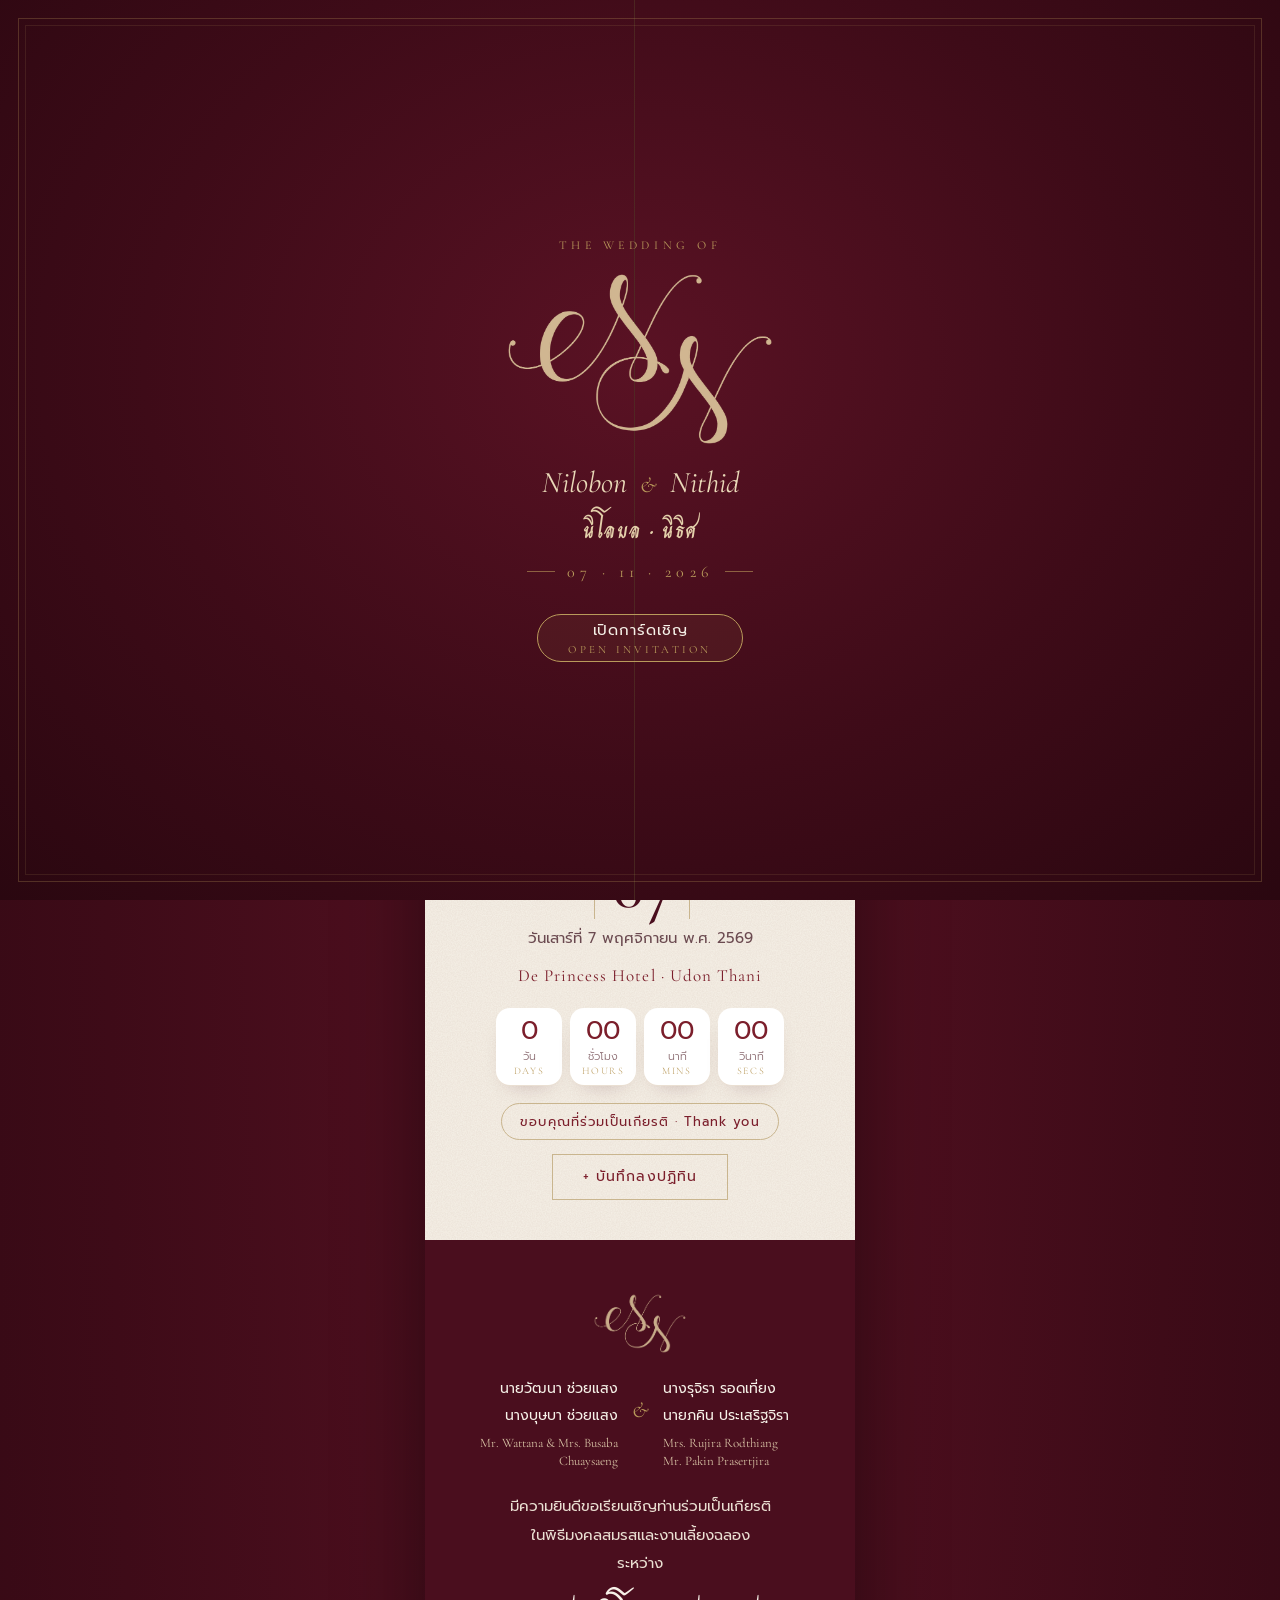
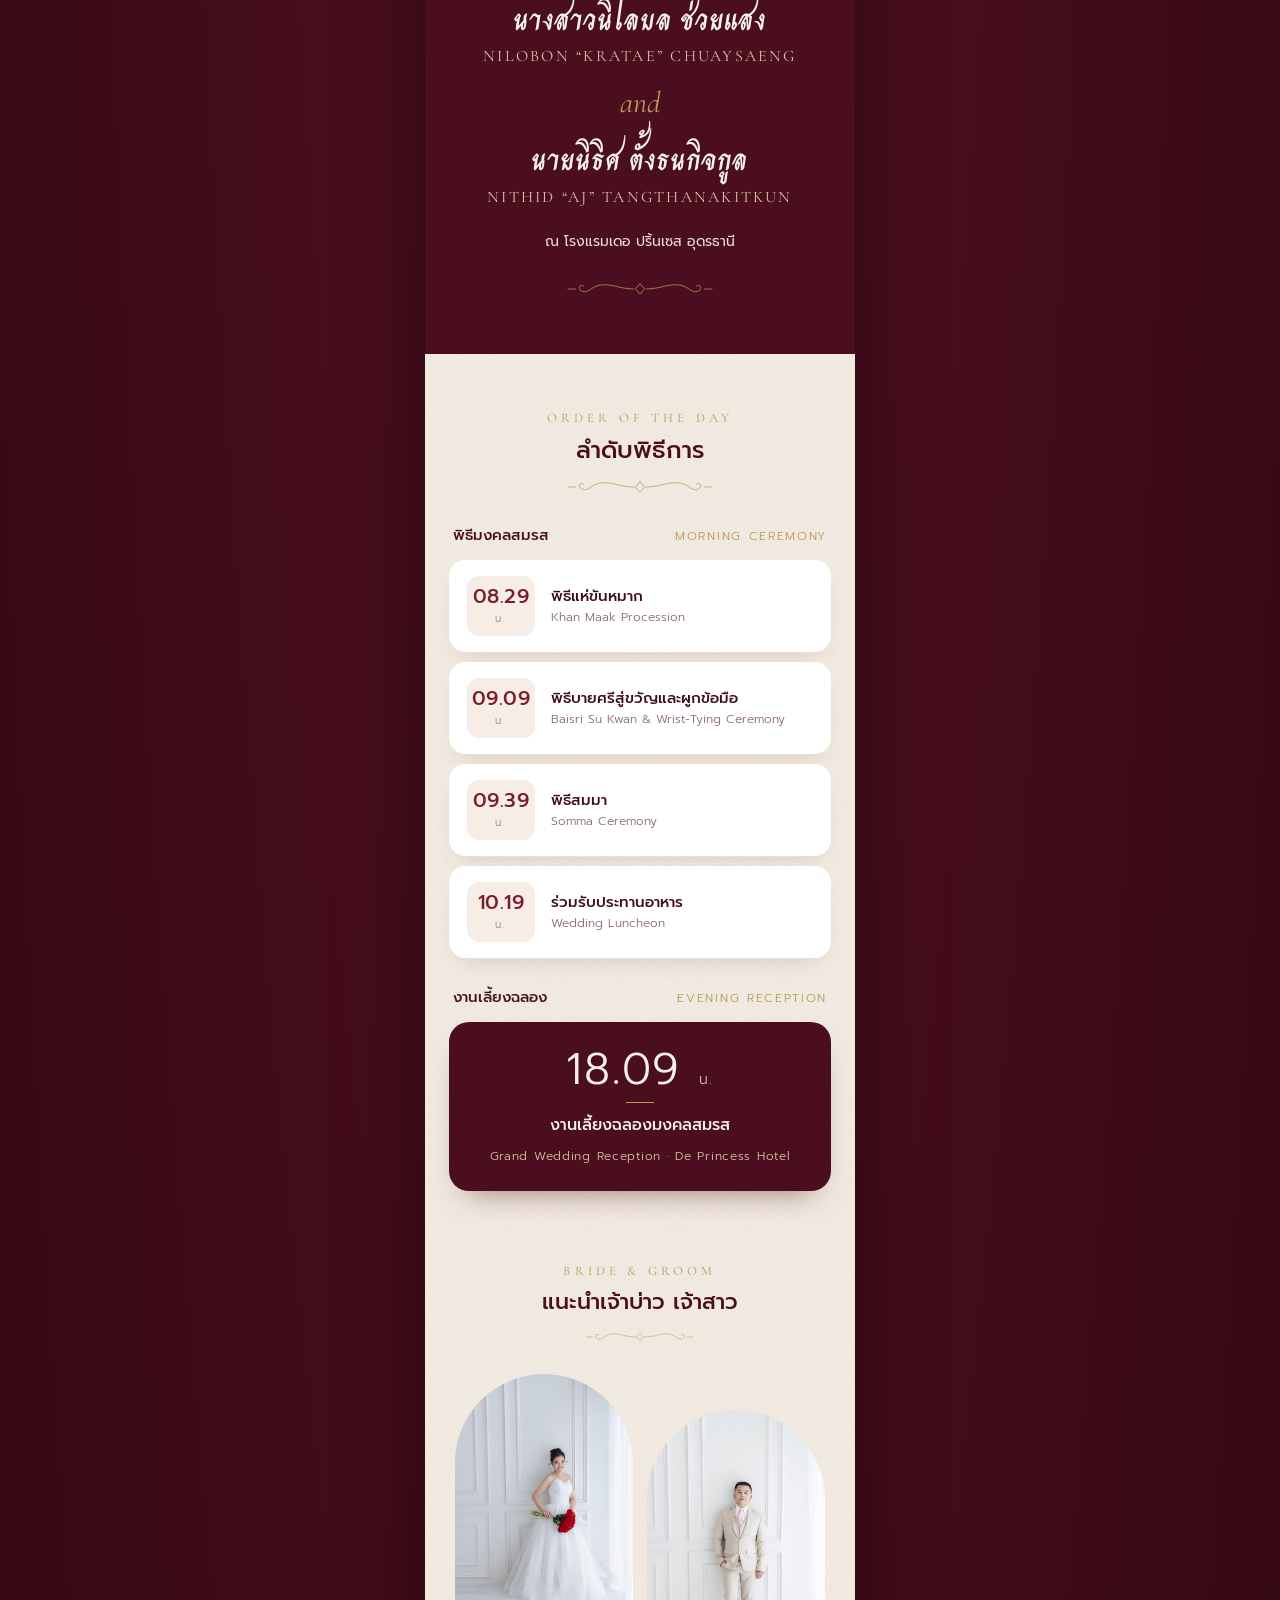
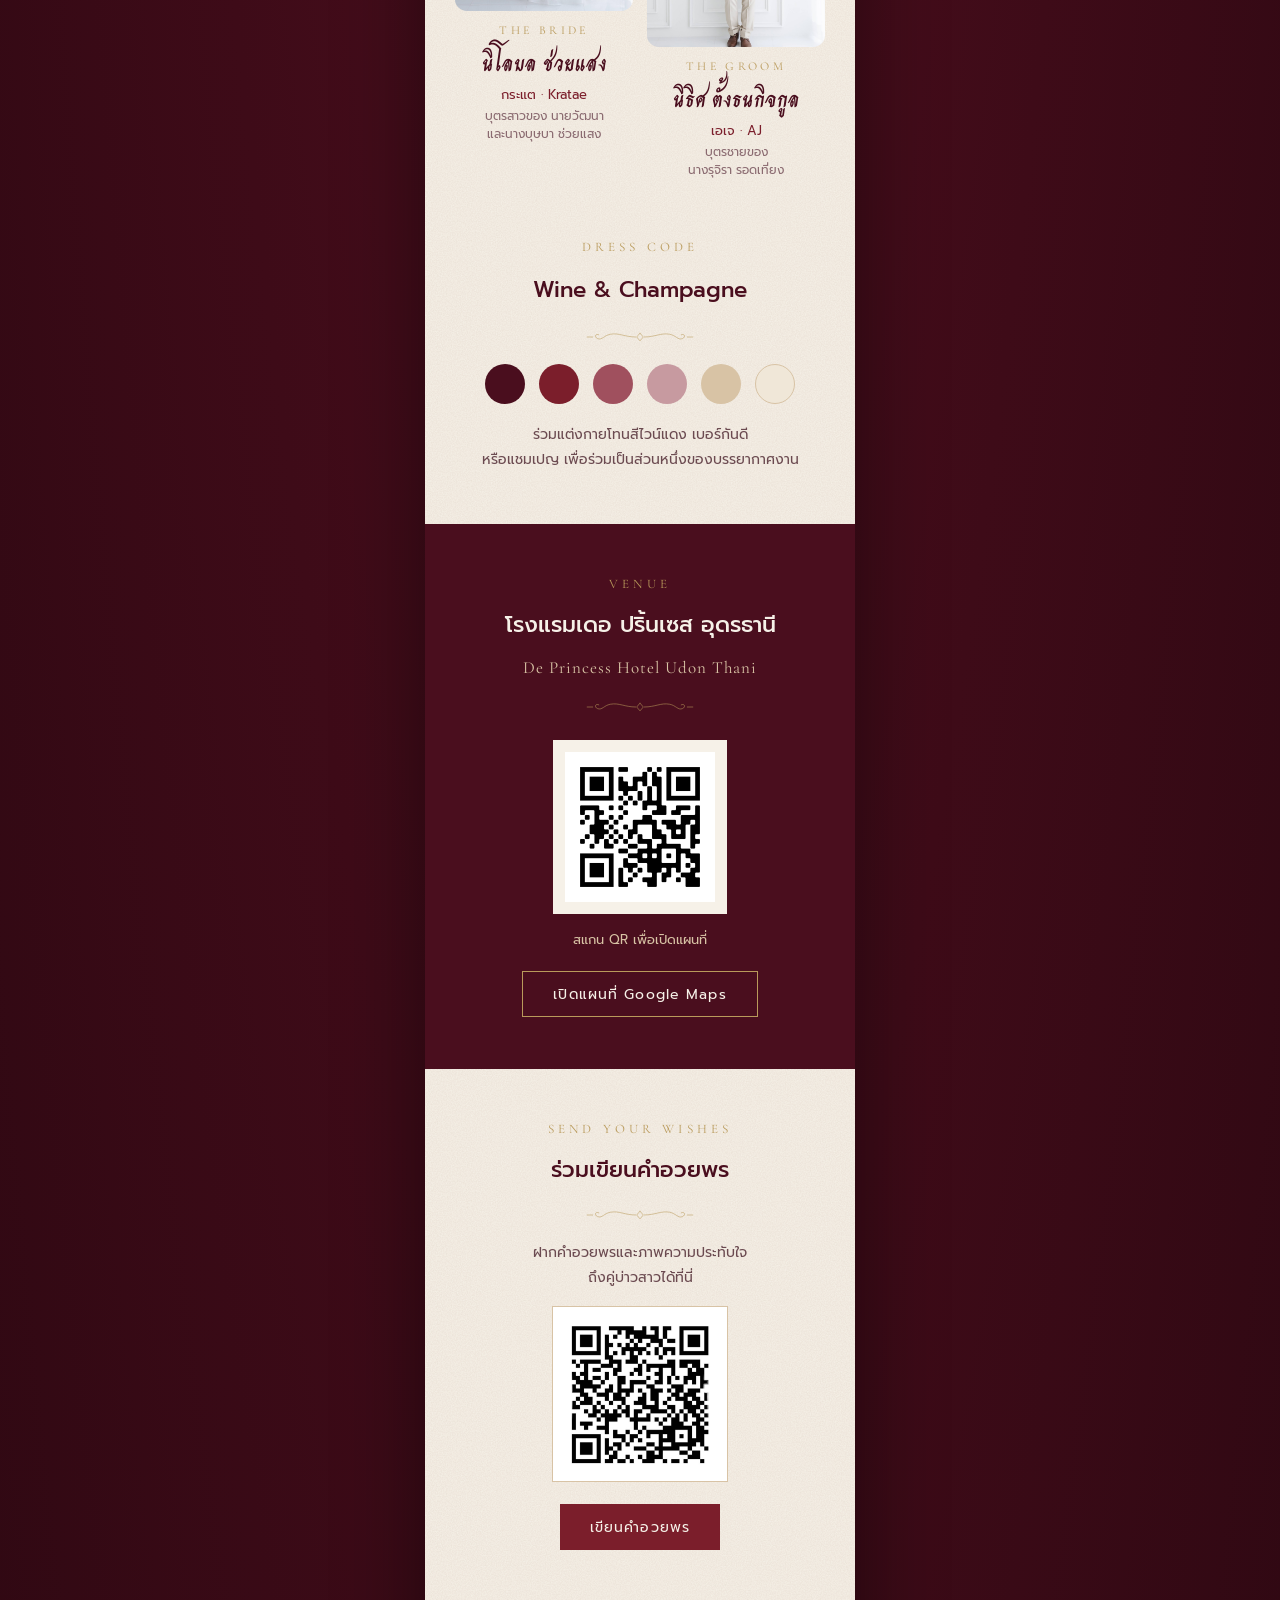
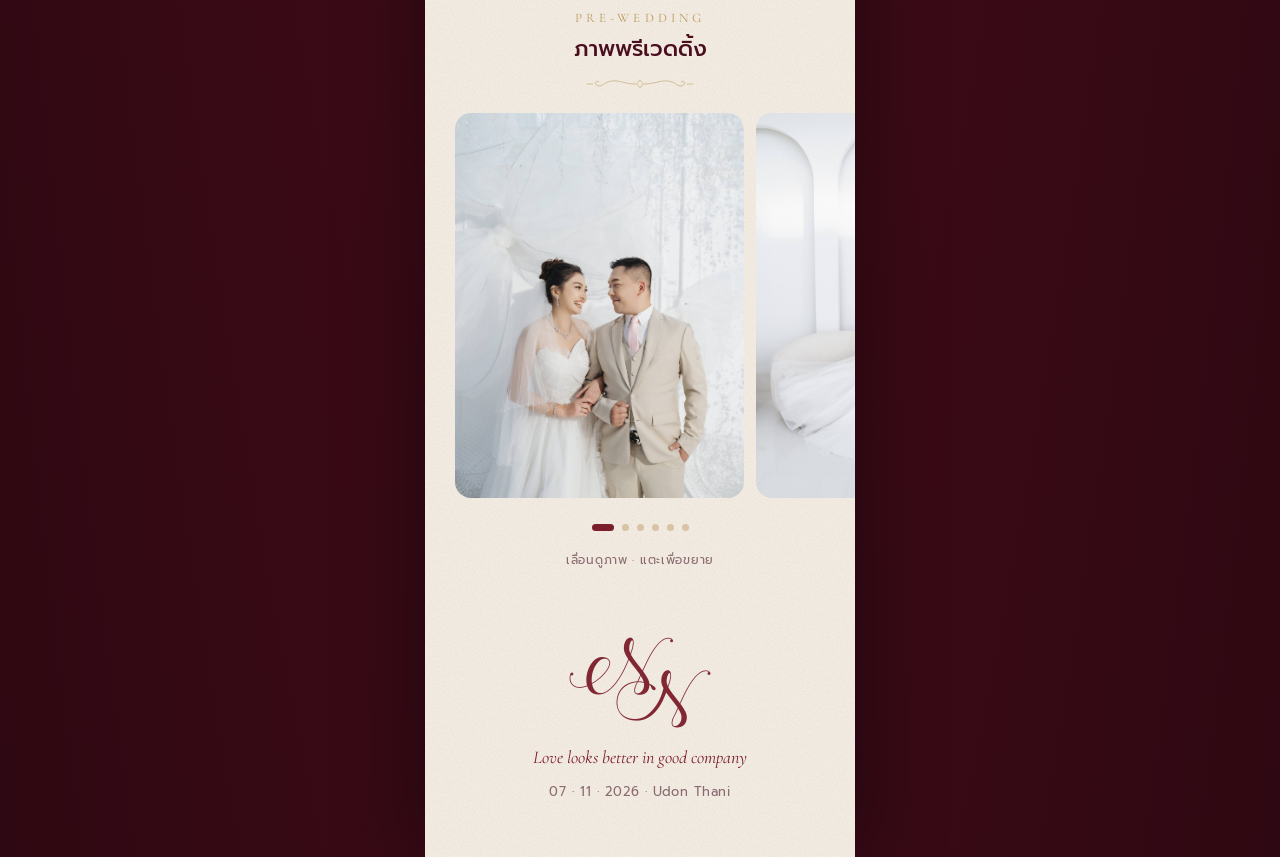
==== commit ab34b38e: "feat: add groom's side elder Mr. Pakin Prasertjira; fix Rodthiang spelling Co-Authored-By: Claude Op" ====
--- a/index.html
+++ b/index.html
@@ -92,8 +92,8 @@
       <div class="amp">&amp;</div>
       <div class="parents__col parents__col--right">
         <span>นางรุจิรา รอดเที่ยง</span>
-        <span aria-hidden="true" style="visibility:hidden">-</span>
-        <span class="parents__en">Mrs. Rujira<br>Rotthiang</span>
+        <span>นายภคิน ประเสริฐจิรา</span>
+        <span class="parents__en">Mrs. Rujira Rodthiang<br>Mr. Pakin Prasertjira</span>
       </div>
     </div>
     <div class="invite__text">มีความยินดีขอเรียนเชิญท่านร่วมเป็นเกียรติ<br>ในพิธีมงคลสมรสและงานเลี้ยงฉลอง<br>ระหว่าง</div>
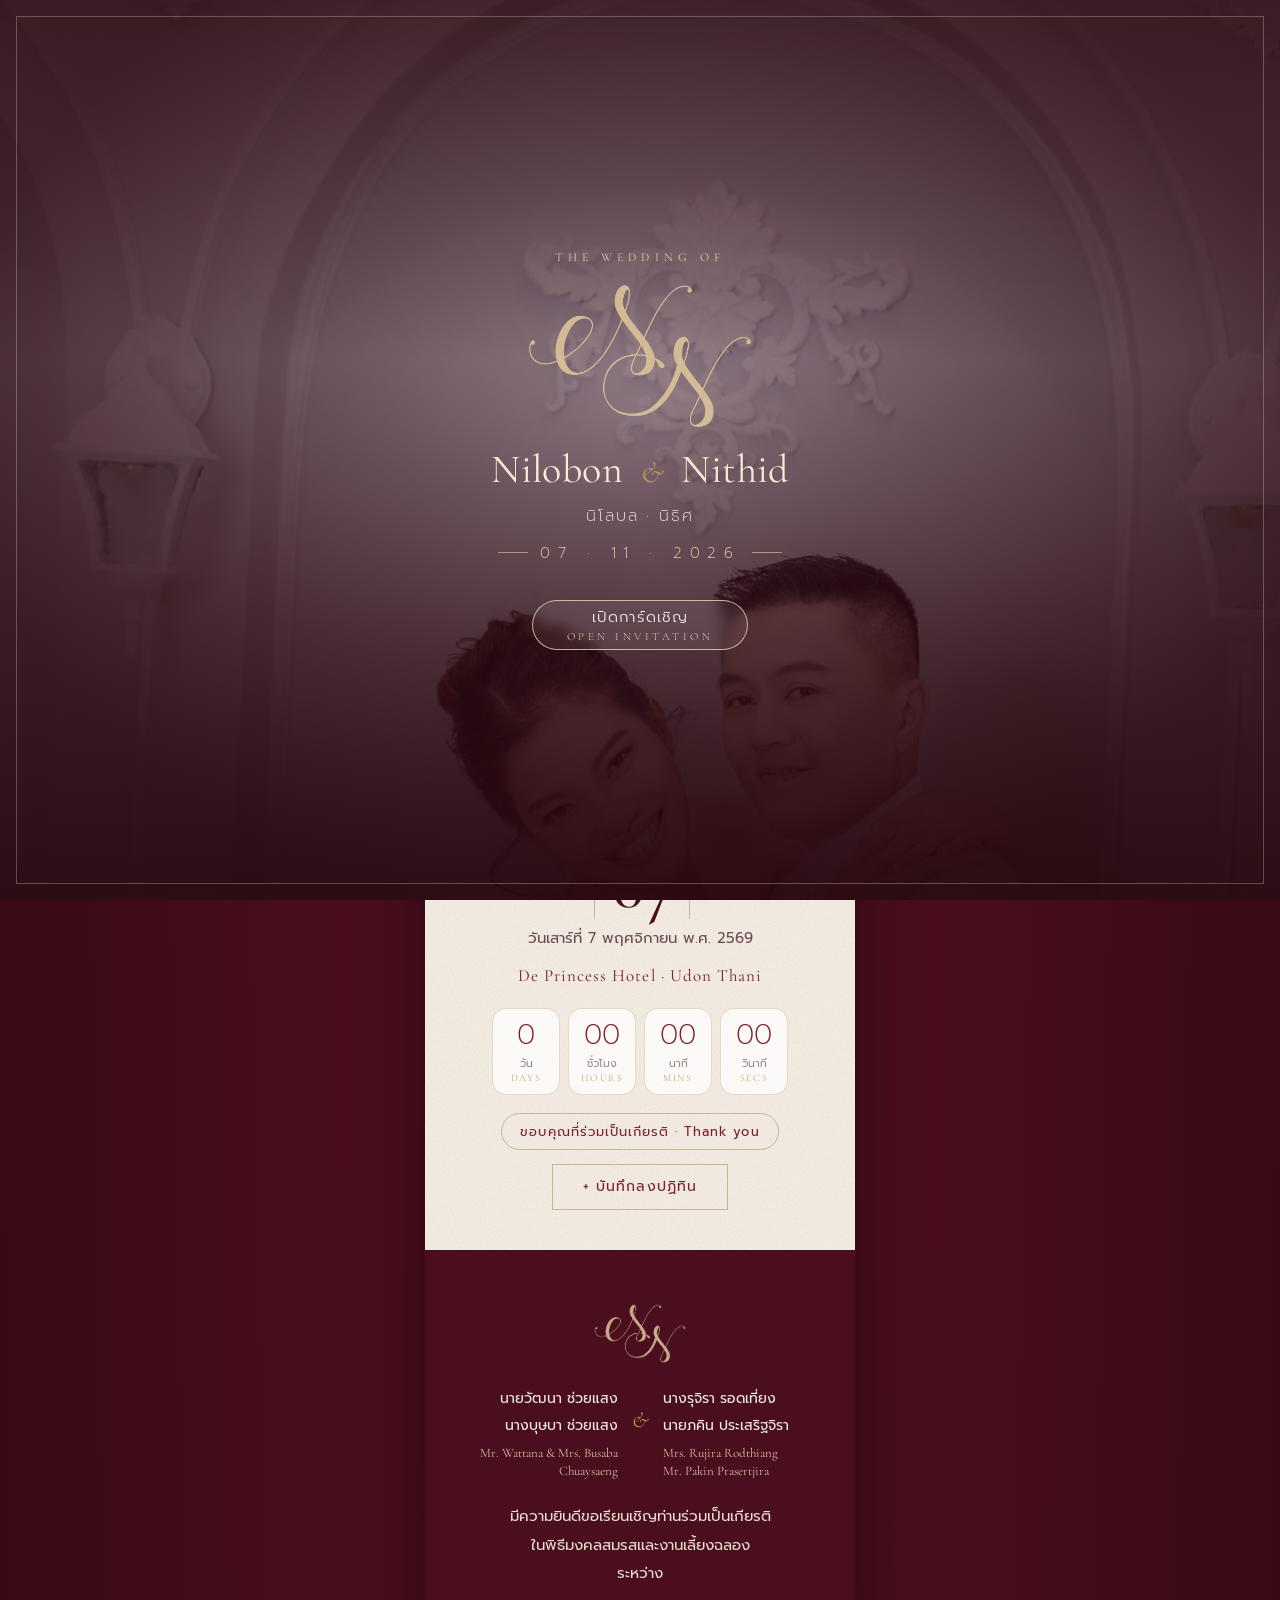
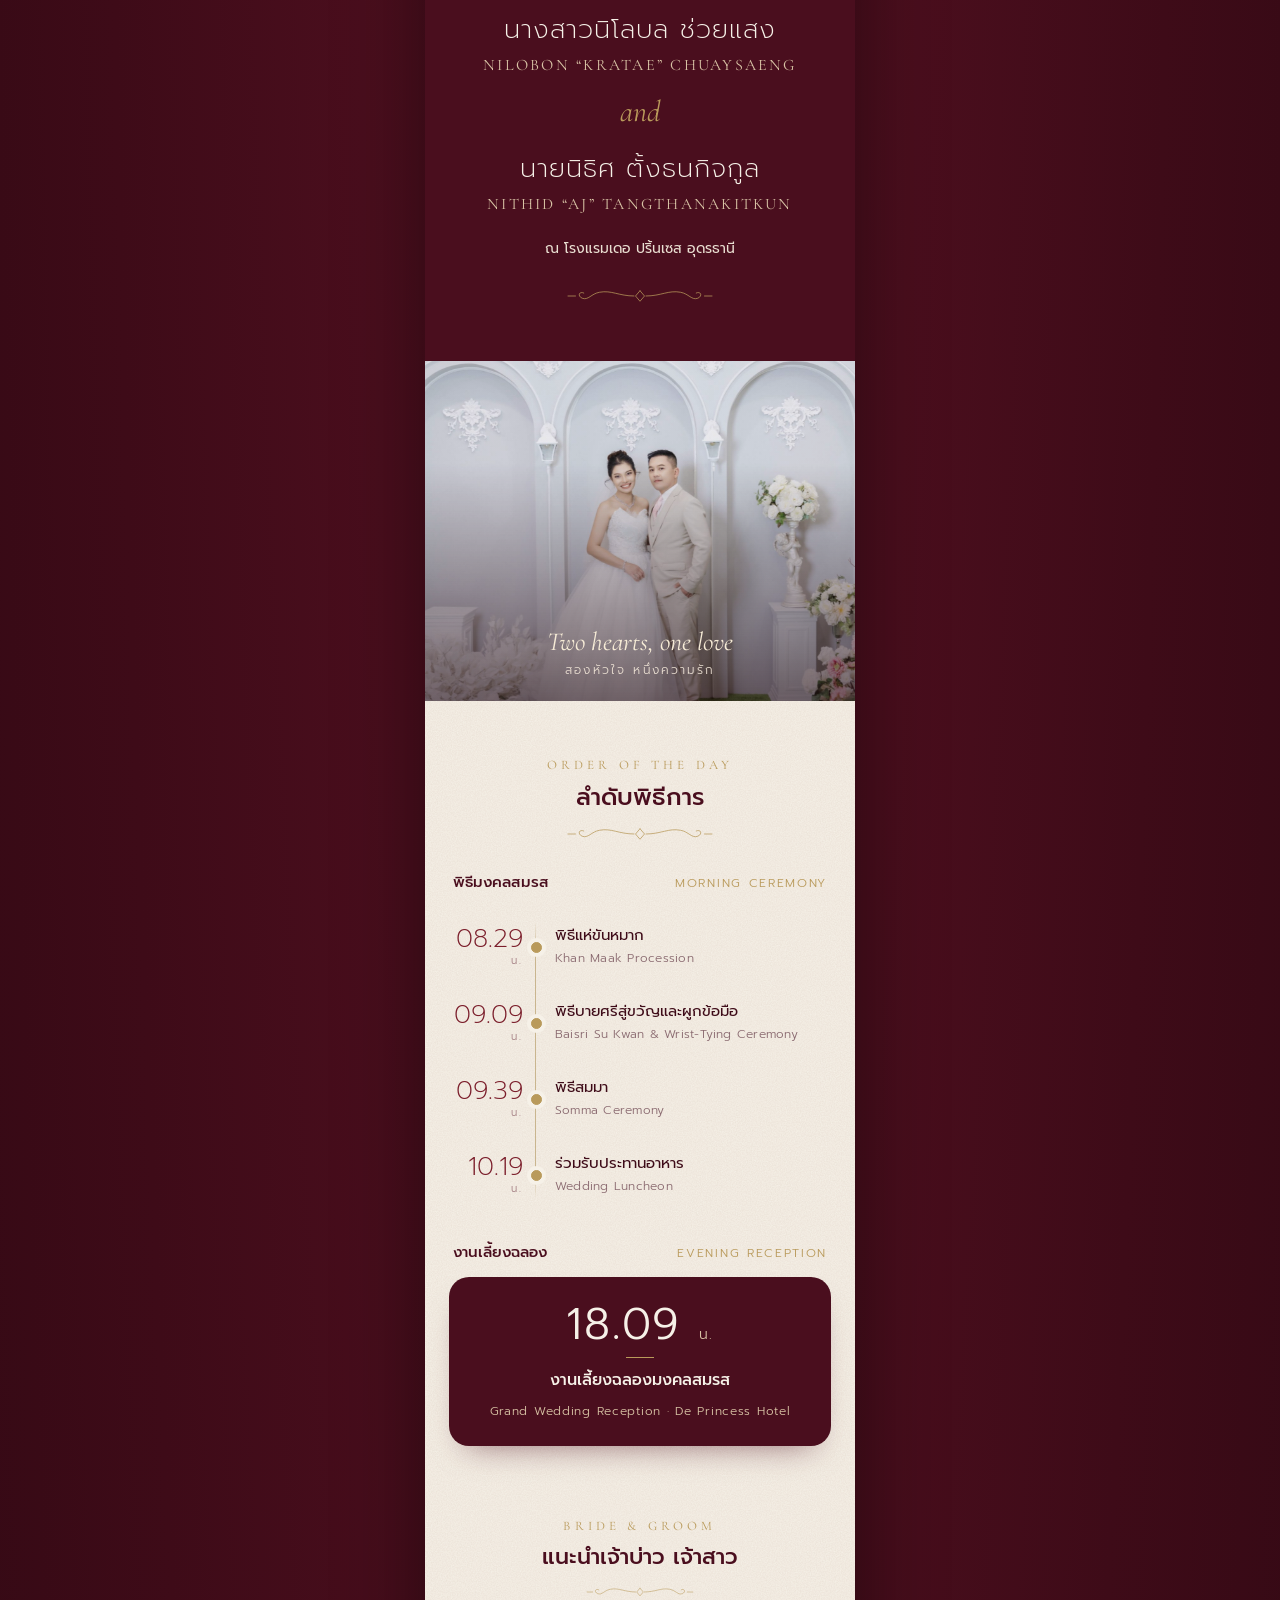
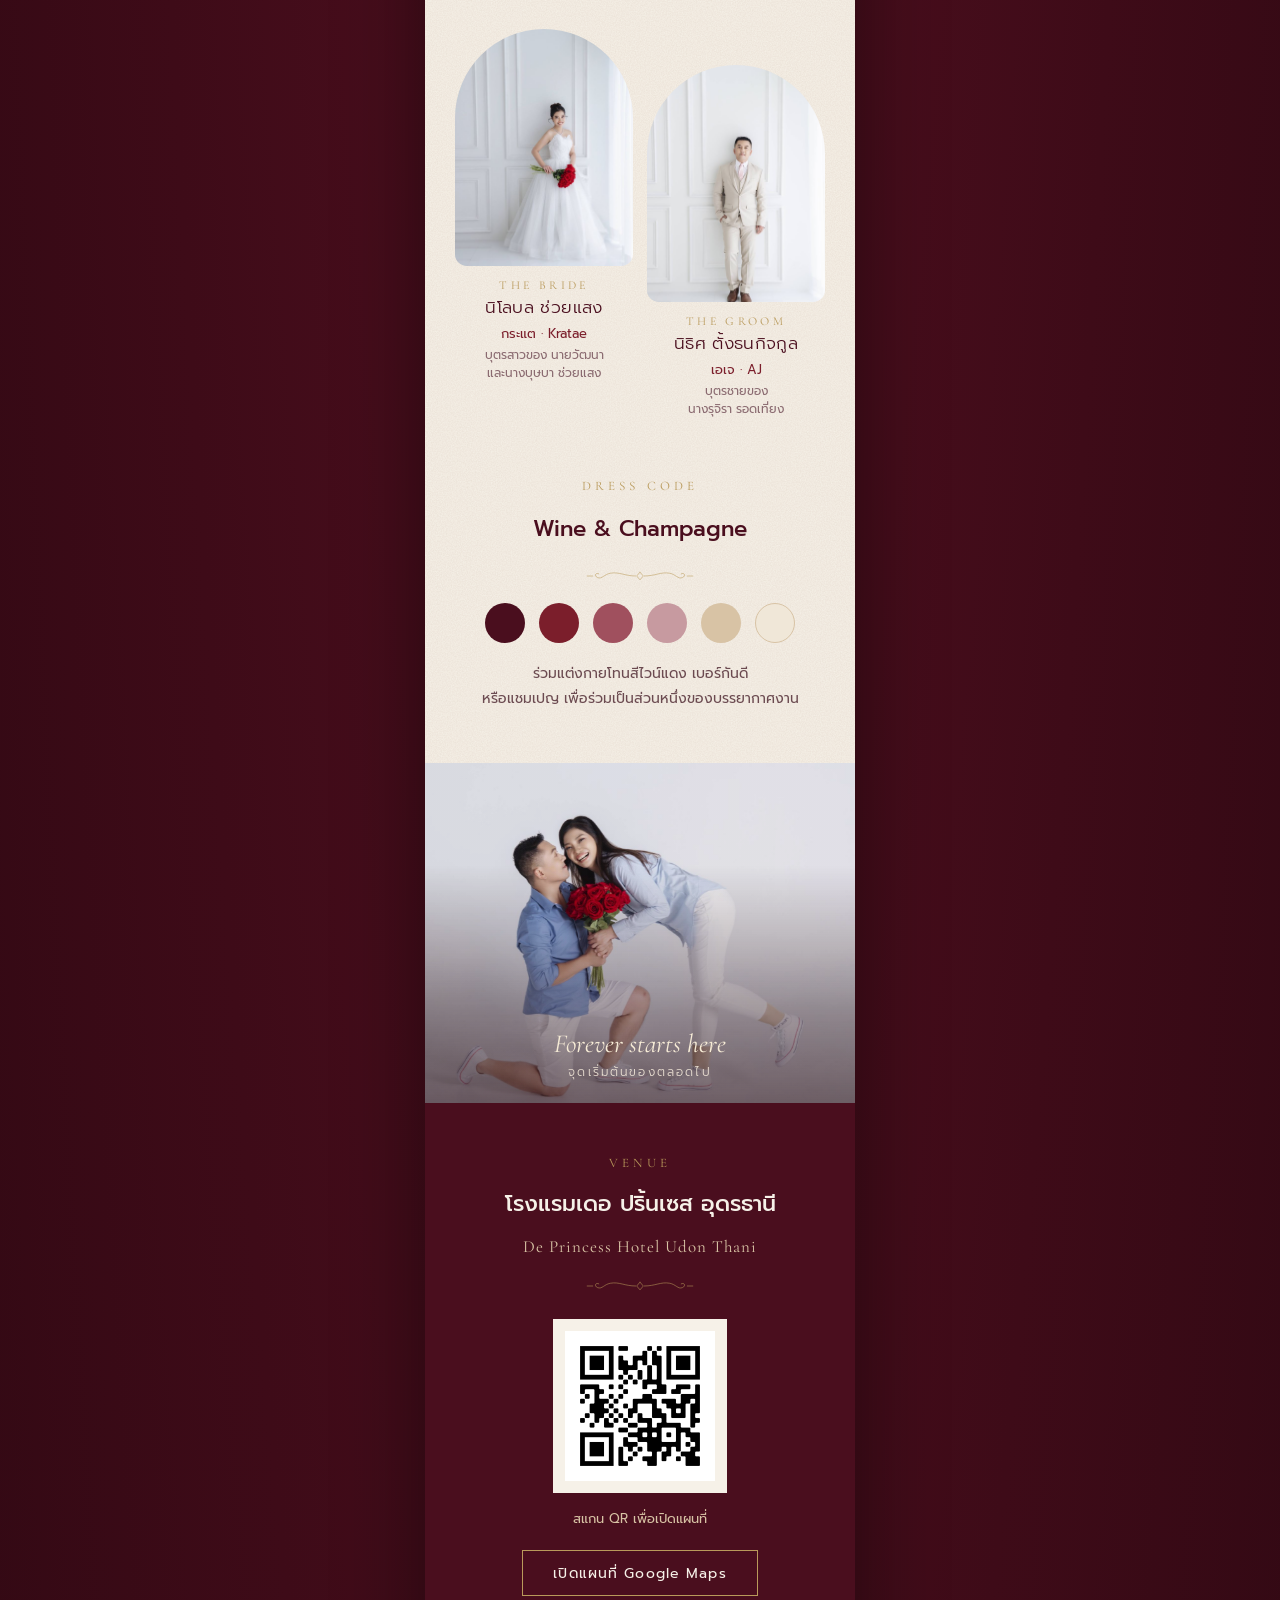
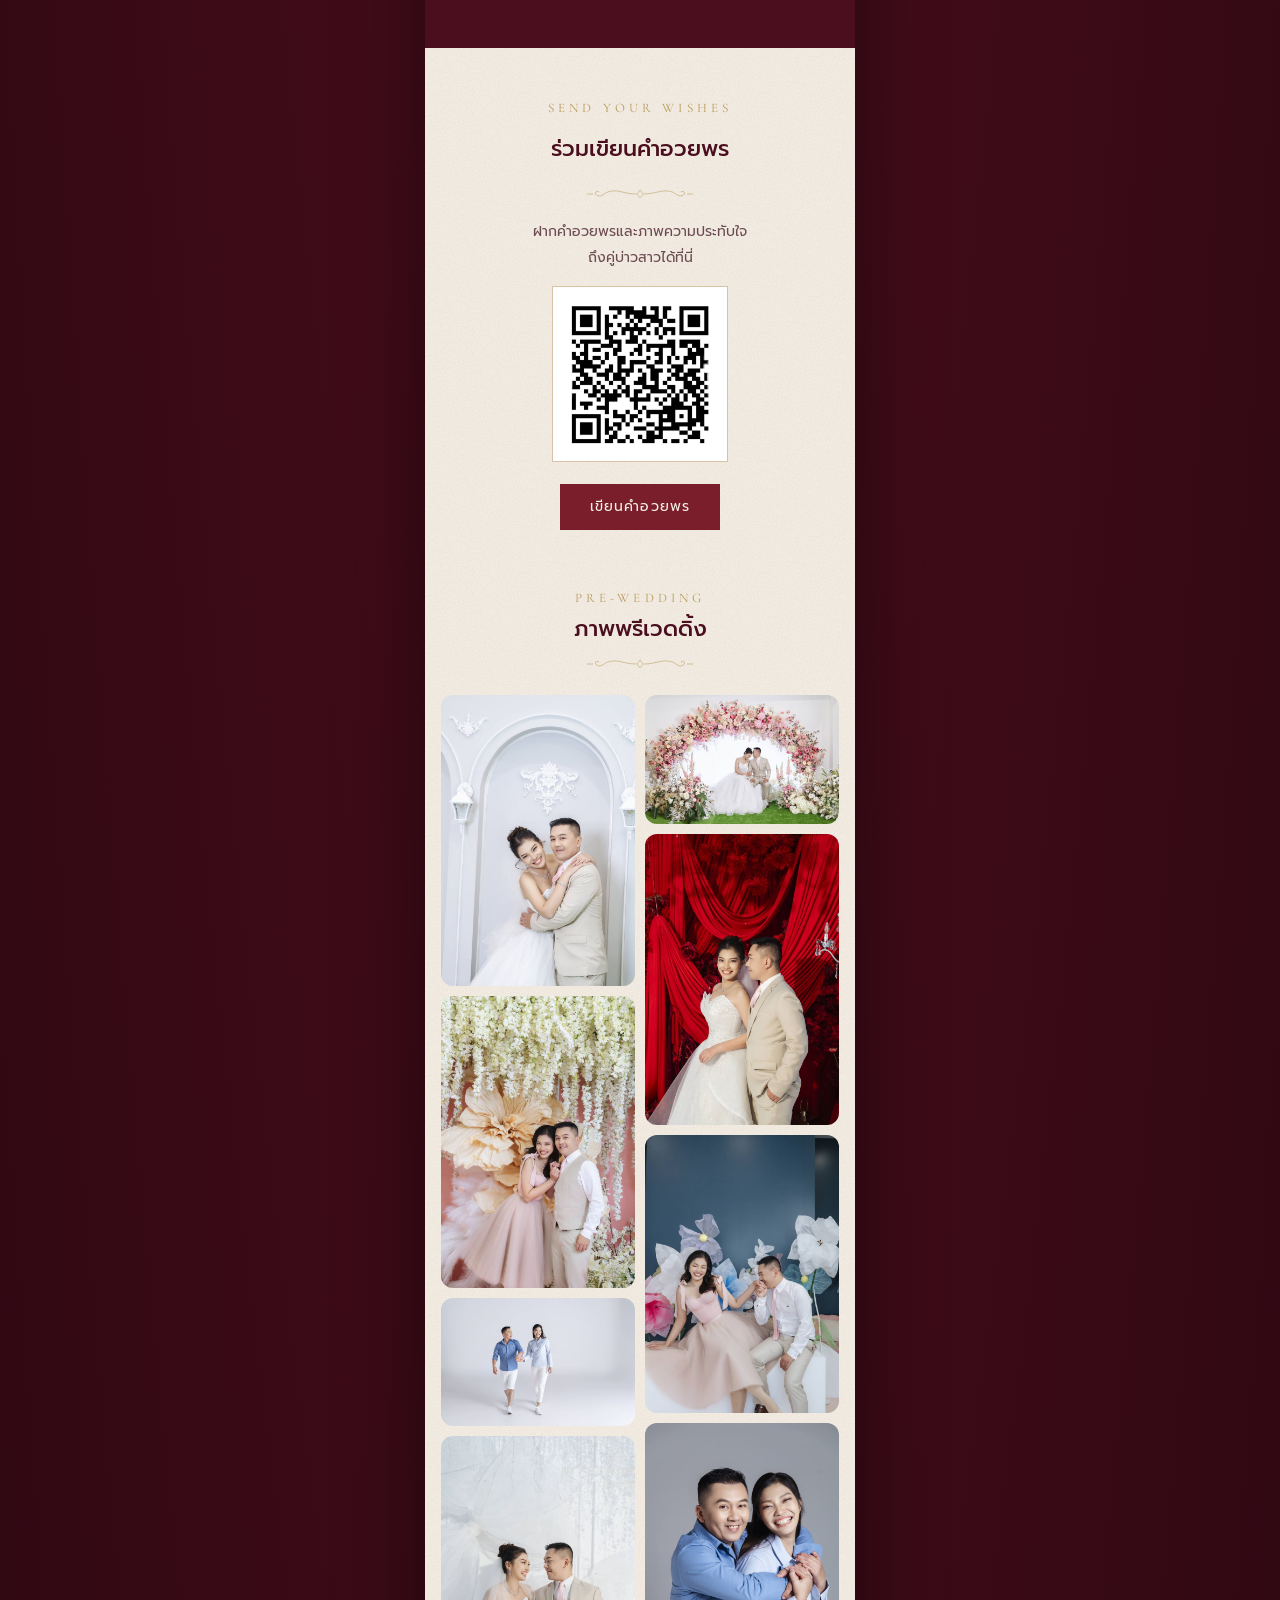
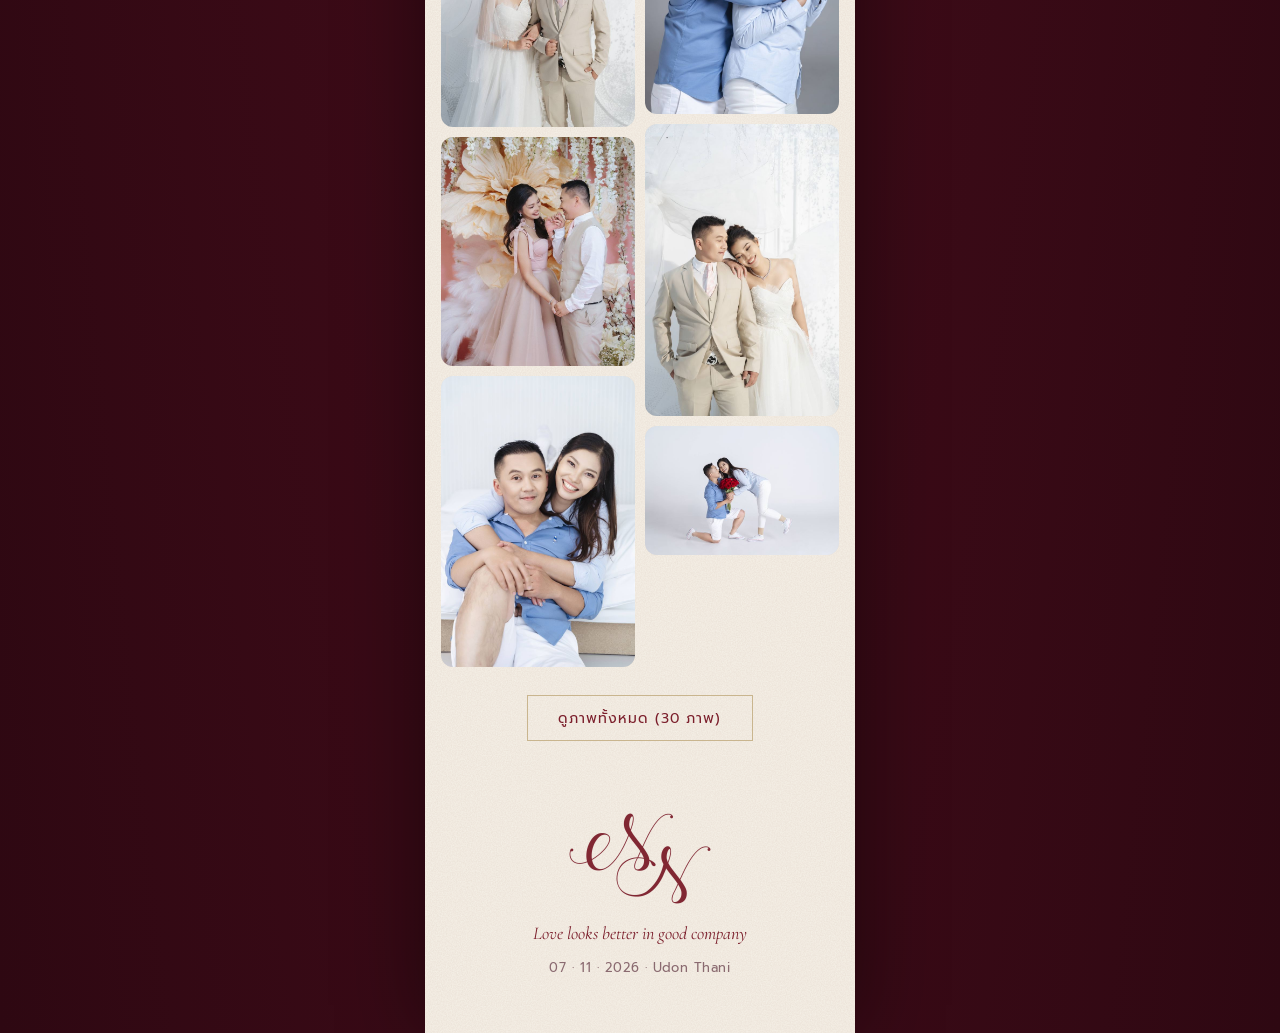
==== commit 4e1ad6e7: "feat: cinematic opening, modern type, timeline, photo breaks, 30-photo album - Opening: crossfading " ====
--- a/index.html
+++ b/index.html
@@ -19,7 +19,7 @@
 <script>document.documentElement.classList.add('js')</script>
 <link rel="preconnect" href="https://fonts.googleapis.com">
 <link rel="preconnect" href="https://fonts.gstatic.com" crossorigin>
-<link href="https://fonts.googleapis.com/css2?family=Charm:wght@400;700&family=Cormorant+Garamond:ital,wght@0,400;0,500;0,600;1,400&family=Prompt:wght@200;300;400;500;600&display=swap" rel="stylesheet">
+<link href="https://fonts.googleapis.com/css2?family=Cormorant+Garamond:ital,wght@0,400;0,500;0,600;1,400&family=Prompt:wght@200;300;400;500;600&display=swap" rel="stylesheet">
 <link rel="stylesheet" href="styles.css">
 <link rel="stylesheet" href="intro.css">
 <link rel="stylesheet" href="decor.css">
@@ -35,8 +35,13 @@
 </svg>
 <!-- Opening screen -->
 <div class="intro" id="intro">
-  <div class="intro__panel intro__panel--left"></div>
-  <div class="intro__panel intro__panel--right"></div>
+  <div class="intro__slides" aria-hidden="true">
+    <img src="assets/photos/58.jpg" alt="" fetchpriority="high">
+    <img src="assets/photos/472.jpg" alt="">
+    <img src="assets/photos/104.jpg" alt="">
+    <img src="assets/photos/73.jpg" alt="">
+  </div>
+  <div class="intro__shade"></div>
   <div class="intro__frame"></div>
   <div class="intro__content">
     <div class="intro__eyebrow">The Wedding of</div>
@@ -110,6 +115,11 @@
     <svg class="ornament reveal" aria-hidden="true"><use href="#ornament"/></svg>
   </section>
 
+  <figure class="photo-break">
+    <img src="assets/photos/54.jpg" alt="" loading="lazy" style="object-position:50% 40%">
+    <figcaption><b>Two hearts, one love</b><span>สองหัวใจ หนึ่งความรัก</span></figcaption>
+  </figure>
+
   <!-- Schedule -->
   <section class="schedule">
     <div class="section-head">
@@ -123,21 +133,11 @@
         <div class="group__th">พิธีมงคลสมรส</div>
         <div class="group__en">Morning Ceremony</div>
       </div>
-      <div class="event reveal">
-        <div class="event__time"><b>08.29</b><small>น.</small></div>
-        <div class="event__body"><div class="event__th">พิธีแห่ขันหมาก</div><div class="event__en">Khan Maak Procession</div></div>
-      </div>
-      <div class="event reveal">
-        <div class="event__time"><b>09.09</b><small>น.</small></div>
-        <div class="event__body"><div class="event__th">พิธีบายศรีสู่ขวัญและผูกข้อมือ</div><div class="event__en">Baisri Su Kwan &amp; Wrist-Tying Ceremony</div></div>
-      </div>
-      <div class="event reveal">
-        <div class="event__time"><b>09.39</b><small>น.</small></div>
-        <div class="event__body"><div class="event__th">พิธีสมมา</div><div class="event__en">Somma Ceremony</div></div>
-      </div>
-      <div class="event reveal">
-        <div class="event__time"><b>10.19</b><small>น.</small></div>
-        <div class="event__body"><div class="event__th">ร่วมรับประทานอาหาร</div><div class="event__en">Wedding Luncheon</div></div>
+      <div class="timeline">
+        <div class="tl-item reveal"><div class="tl-time">08.29<small>น.</small></div><div class="tl-body"><div class="tl-th">พิธีแห่ขันหมาก</div><div class="tl-en">Khan Maak Procession</div></div></div>
+        <div class="tl-item reveal"><div class="tl-time">09.09<small>น.</small></div><div class="tl-body"><div class="tl-th">พิธีบายศรีสู่ขวัญและผูกข้อมือ</div><div class="tl-en">Baisri Su Kwan &amp; Wrist-Tying Ceremony</div></div></div>
+        <div class="tl-item reveal"><div class="tl-time">09.39<small>น.</small></div><div class="tl-body"><div class="tl-th">พิธีสมมา</div><div class="tl-en">Somma Ceremony</div></div></div>
+        <div class="tl-item reveal"><div class="tl-time">10.19<small>น.</small></div><div class="tl-body"><div class="tl-th">ร่วมรับประทานอาหาร</div><div class="tl-en">Wedding Luncheon</div></div></div>
       </div>
     </div>
 
@@ -164,7 +164,7 @@
     </div>
     <div class="couple__grid">
       <div class="person">
-        <img src="assets/p486.jpg" alt="เจ้าสาว นิโลบล" loading="lazy" style="object-position:50% 40%">
+        <img src="assets/photos/486-s.jpg" alt="เจ้าสาว นิโลบล" loading="lazy" style="object-position:50% 40%">
         <div class="person__info">
           <div class="person__role">The Bride</div>
           <div class="person__name">นิโลบล ช่วยแสง</div>
@@ -173,7 +173,7 @@
         </div>
       </div>
       <div class="person person--offset">
-        <img src="assets/p3.jpg" alt="เจ้าบ่าว นิธิศ" loading="lazy" style="object-position:50% 45%">
+        <img src="assets/photos/3-s.jpg" alt="เจ้าบ่าว นิธิศ" loading="lazy" style="object-position:50% 45%">
         <div class="person__info">
           <div class="person__role">The Groom</div>
           <div class="person__name">นิธิศ ตั้งธนกิจกูล</div>
@@ -200,6 +200,11 @@
     <p>ร่วมแต่งกายโทนสีไวน์แดง เบอร์กันดี<br>หรือแชมเปญ เพื่อร่วมเป็นส่วนหนึ่งของบรรยากาศงาน</p>
   </section>
 
+  <figure class="photo-break">
+    <img src="assets/photos/258.jpg" alt="" loading="lazy" style="object-position:50% 45%">
+    <figcaption><b>Forever starts here</b><span>จุดเริ่มต้นของตลอดไป</span></figcaption>
+  </figure>
+
   <!-- Venue -->
   <section class="venue dark reveal">
     <div class="eyebrow">Venue</div>
@@ -228,16 +233,39 @@
       <div class="title">ภาพพรีเวดดิ้ง</div>
       <svg class="ornament reveal ornament--sm" aria-hidden="true"><use href="#ornament"/></svg>
     </div>
-    <div class="gallery__track" id="gallery">
-      <button class="gallery__item" type="button"><img src="assets/p104.jpg" alt="ภาพพรีเวดดิ้ง 1" loading="lazy" style="object-position:50% 30%"></button>
-      <button class="gallery__item" type="button"><img src="assets/p30.jpg" alt="ภาพพรีเวดดิ้ง 2" loading="lazy" style="object-position:55% 50%"></button>
-      <button class="gallery__item" type="button"><img src="assets/p394.jpg" alt="ภาพพรีเวดดิ้ง 3" loading="lazy" style="object-position:50% 40%"></button>
-      <button class="gallery__item" type="button"><img src="assets/p272.jpg" alt="ภาพพรีเวดดิ้ง 4" loading="lazy" style="object-position:50% 30%"></button>
-      <button class="gallery__item" type="button"><img src="assets/p453.jpg" alt="ภาพพรีเวดดิ้ง 5" loading="lazy" style="object-position:50% 30%"></button>
-      <button class="gallery__item" type="button"><img src="assets/cover.jpg" alt="ภาพพรีเวดดิ้ง 6" loading="lazy" style="object-position:50% 20%"></button>
-    </div>
-    <div class="gallery__dots" id="gallery-dots"></div>
-    <div class="gallery__hint">เลื่อนดูภาพ · แตะเพื่อขยาย</div>
+    <div class="album" id="album">
+      <button class="album__item" type="button" data-full="assets/photos/58.jpg"><img src="assets/photos/58-s.jpg" alt="ภาพพรีเวดดิ้ง 1" loading="lazy"></button>
+      <button class="album__item" type="button" data-full="assets/photos/463.jpg"><img src="assets/photos/463-s.jpg" alt="ภาพพรีเวดดิ้ง 2" loading="lazy"></button>
+      <button class="album__item" type="button" data-full="assets/photos/209.jpg"><img src="assets/photos/209-s.jpg" alt="ภาพพรีเวดดิ้ง 3" loading="lazy"></button>
+      <button class="album__item" type="button" data-full="assets/photos/104.jpg"><img src="assets/photos/104-s.jpg" alt="ภาพพรีเวดดิ้ง 4" loading="lazy"></button>
+      <button class="album__item" type="button" data-full="assets/photos/472.jpg"><img src="assets/photos/472-s.jpg" alt="ภาพพรีเวดดิ้ง 5" loading="lazy"></button>
+      <button class="album__item" type="button" data-full="assets/photos/272.jpg"><img src="assets/photos/272-s.jpg" alt="ภาพพรีเวดดิ้ง 6" loading="lazy"></button>
+      <button class="album__item" type="button" data-full="assets/photos/52.jpg"><img src="assets/photos/52-s.jpg" alt="ภาพพรีเวดดิ้ง 7" loading="lazy"></button>
+      <button class="album__item" type="button" data-full="assets/photos/73.jpg"><img src="assets/photos/73-s.jpg" alt="ภาพพรีเวดดิ้ง 8" loading="lazy"></button>
+      <button class="album__item" type="button" data-full="assets/photos/439.jpg"><img src="assets/photos/439-s.jpg" alt="ภาพพรีเวดดิ้ง 9" loading="lazy"></button>
+      <button class="album__item" type="button" data-full="assets/photos/167.jpg"><img src="assets/photos/167-s.jpg" alt="ภาพพรีเวดดิ้ง 10" loading="lazy"></button>
+      <button class="album__item" type="button" data-full="assets/photos/121.jpg"><img src="assets/photos/121-s.jpg" alt="ภาพพรีเวดดิ้ง 11" loading="lazy"></button>
+      <button class="album__item" type="button" data-full="assets/photos/258.jpg"><img src="assets/photos/258-s.jpg" alt="ภาพพรีเวดดิ้ง 12" loading="lazy"></button>
+      <button class="album__item is-extra" type="button" data-full="assets/photos/108.jpg"><img src="assets/photos/108-s.jpg" alt="ภาพพรีเวดดิ้ง 13" loading="lazy"></button>
+      <button class="album__item is-extra" type="button" data-full="assets/photos/123.jpg"><img src="assets/photos/123-s.jpg" alt="ภาพพรีเวดดิ้ง 14" loading="lazy"></button>
+      <button class="album__item is-extra" type="button" data-full="assets/photos/30.jpg"><img src="assets/photos/30-s.jpg" alt="ภาพพรีเวดดิ้ง 15" loading="lazy"></button>
+      <button class="album__item is-extra" type="button" data-full="assets/photos/54.jpg"><img src="assets/photos/54-s.jpg" alt="ภาพพรีเวดดิ้ง 16" loading="lazy"></button>
+      <button class="album__item is-extra" type="button" data-full="assets/photos/74.jpg"><img src="assets/photos/74-s.jpg" alt="ภาพพรีเวดดิ้ง 17" loading="lazy"></button>
+      <button class="album__item is-extra" type="button" data-full="assets/photos/488.jpg"><img src="assets/photos/488-s.jpg" alt="ภาพพรีเวดดิ้ง 18" loading="lazy"></button>
+      <button class="album__item is-extra" type="button" data-full="assets/photos/486.jpg"><img src="assets/photos/486-s.jpg" alt="ภาพพรีเวดดิ้ง 19" loading="lazy"></button>
+      <button class="album__item is-extra" type="button" data-full="assets/photos/3.jpg"><img src="assets/photos/3-s.jpg" alt="ภาพพรีเวดดิ้ง 20" loading="lazy"></button>
+      <button class="album__item is-extra" type="button" data-full="assets/photos/444.jpg"><img src="assets/photos/444-s.jpg" alt="ภาพพรีเวดดิ้ง 21" loading="lazy"></button>
+      <button class="album__item is-extra" type="button" data-full="assets/photos/450.jpg"><img src="assets/photos/450-s.jpg" alt="ภาพพรีเวดดิ้ง 22" loading="lazy"></button>
+      <button class="album__item is-extra" type="button" data-full="assets/photos/453.jpg"><img src="assets/photos/453-s.jpg" alt="ภาพพรีเวดดิ้ง 23" loading="lazy"></button>
+      <button class="album__item is-extra" type="button" data-full="assets/photos/394.jpg"><img src="assets/photos/394-s.jpg" alt="ภาพพรีเวดดิ้ง 24" loading="lazy"></button>
+      <button class="album__item is-extra" type="button" data-full="assets/photos/405.jpg"><img src="assets/photos/405-s.jpg" alt="ภาพพรีเวดดิ้ง 25" loading="lazy"></button>
+      <button class="album__item is-extra" type="button" data-full="assets/photos/416.jpg"><img src="assets/photos/416-s.jpg" alt="ภาพพรีเวดดิ้ง 26" loading="lazy"></button>
+      <button class="album__item is-extra" type="button" data-full="assets/photos/172.jpg"><img src="assets/photos/172-s.jpg" alt="ภาพพรีเวดดิ้ง 27" loading="lazy"></button>
+      <button class="album__item is-extra" type="button" data-full="assets/photos/190.jpg"><img src="assets/photos/190-s.jpg" alt="ภาพพรีเวดดิ้ง 28" loading="lazy"></button>
+      <button class="album__item is-extra" type="button" data-full="assets/photos/280.jpg"><img src="assets/photos/280-s.jpg" alt="ภาพพรีเวดดิ้ง 29" loading="lazy"></button>
+      <button class="album__item is-extra" type="button" data-full="assets/photos/324.jpg"><img src="assets/photos/324-s.jpg" alt="ภาพพรีเวดดิ้ง 30" loading="lazy"></button>
+    </div>
+    <button class="btn btn--ghost gallery__more" id="gallery-more" type="button">ดูภาพทั้งหมด (30 ภาพ)</button>
   </section>
 
   <!-- Footer -->
--- a/styles.css
+++ b/styles.css
@@ -114,20 +114,6 @@
 .group__head { display: flex; align-items: baseline; justify-content: space-between; padding: 0 4px 4px; }
 .group__th { font-size: 15px; font-weight: 500; color: var(--wine); }
 .group__en { font-size: 12px; font-weight: 300; letter-spacing: .14em; text-transform: uppercase; color: var(--gold); }
-.event {
-  display: flex; align-items: center; gap: 16px;
-  background: #fff; border-radius: 16px; padding: 16px 18px;
-  box-shadow: 0 1px 0 var(--sand-light), 0 10px 24px -14px rgba(74,14,30,.25);
-}
-.event__time {
-  flex: 0 0 auto; display: flex; flex-direction: column; align-items: center; justify-content: center;
-  width: 68px; height: 60px; border-radius: 12px; background: var(--tile);
-}
-.event__time b { font-size: 20px; font-weight: 500; color: var(--burgundy); line-height: 1; letter-spacing: .02em; }
-.event__time small { font-size: 10px; font-weight: 300; color: #A07A7F; letter-spacing: .18em; margin-top: 5px; }
-.event__body { flex: 1; min-width: 0; display: flex; flex-direction: column; gap: 3px; }
-.event__th { font-size: 15px; font-weight: 500; line-height: 1.35; }
-.event__en { font-size: 12px; font-weight: 300; color: var(--muted-2); line-height: 1.4; }
 .reception {
   border-radius: 20px; padding: 26px 22px;
   display: flex; flex-direction: column; align-items: center; gap: 10px; text-align: center;
@@ -178,14 +164,6 @@
 
 /* Gallery */
 .gallery { padding: 8px 0 44px; display: flex; flex-direction: column; gap: 20px; }
-.gallery__track {
-  display: flex; gap: 12px; overflow-x: auto; padding: 0 30px 6px;
-  scroll-snap-type: x mandatory; scrollbar-width: none; -webkit-overflow-scrolling: touch;
-}
-.gallery__track::-webkit-scrollbar { display: none; }
-.gallery__item { flex: 0 0 78%; scroll-snap-align: center; padding: 0; border: 0; background: none; cursor: zoom-in; }
-.gallery__item img { width: 100%; aspect-ratio: 3 / 4; object-fit: cover; border-radius: 16px; }
-.gallery__hint { text-align: center; font-size: 12px; color: var(--muted-2); letter-spacing: .06em; }
 
 .lightbox {
   position: fixed; inset: 0; z-index: 10; display: none;
--- a/intro.css
+++ b/intro.css
@@ -1,85 +1,84 @@
-/* ---------- Opening screen ---------- */
+/* ---------- Opening screen (cinematic) ---------- */
 .intro { display: none; }
 .js .intro {
   position: fixed; inset: 0; z-index: 20;
   display: flex; align-items: center; justify-content: center;
-  overflow: hidden;
+  overflow: hidden; background: #1E050B;
+  transition: opacity 1.1s ease, transform 1.4s cubic-bezier(.3, 0, .2, 1);
 }
+.intro.is-opening { opacity: 0; transform: scale(1.12); pointer-events: none; }
 body.is-locked { overflow: hidden; }
 
-.intro__panel {
-  position: absolute; top: 0; bottom: 0; width: 50.5%;
-  background: radial-gradient(ellipse at 100% 40%, #5A1224 0%, var(--wine-deep) 55%, #2A0710 100%);
-  transition: transform 1.3s cubic-bezier(.77, 0, .18, 1);
+/* Photo slideshow behind the text */
+.intro__slides { position: absolute; inset: 0; }
+.intro__slides img {
+  position: absolute; inset: 0; width: 100%; height: 100%;
+  object-fit: cover; object-position: 50% 25%;
+  opacity: 0; transform: scale(1.08);
+  transition: opacity 1.8s ease, transform 7s linear;
 }
-.intro__panel--left { left: 0; border-right: 1px solid rgba(185, 154, 91, .2); }
-.intro__panel--right {
-  right: 0; border-left: 1px solid rgba(185, 154, 91, .2);
-  background: radial-gradient(ellipse at 0% 40%, #5A1224 0%, var(--wine-deep) 55%, #2A0710 100%);
+.intro__slides img.is-active { opacity: 1; transform: scale(1); }
+.intro__shade {
+  position: absolute; inset: 0;
+  background:
+    radial-gradient(ellipse at 50% 45%, rgba(62, 11, 24, .35) 0%, rgba(40, 6, 14, .78) 75%),
+    linear-gradient(180deg, rgba(30, 5, 11, .55) 0%, rgba(30, 5, 11, .2) 40%, rgba(30, 5, 11, .85) 100%);
 }
-.intro.is-opening .intro__panel--left { transform: translateX(-101%); }
-.intro.is-opening .intro__panel--right { transform: translateX(101%); }
-
 .intro__frame {
-  position: absolute; inset: 18px; pointer-events: none;
-  border: 1px solid rgba(185, 154, 91, .28);
+  position: absolute; inset: 16px; pointer-events: none;
+  border: 1px solid rgba(233, 217, 184, .3);
   animation: frameIn 1.6s ease both;
-}
-.intro__frame::before {
-  content: ''; position: absolute; inset: 6px;
-  border: 1px solid rgba(185, 154, 91, .14);
 }
 
 .intro__content {
   position: relative; z-index: 2;
-  width: min(360px, 86vw);
+  width: min(380px, 88vw);
   display: flex; flex-direction: column; align-items: center; gap: 14px;
   text-align: center; color: var(--cream);
-  transition: opacity .6s ease, transform .9s ease;
 }
-.intro.is-opening .intro__content { opacity: 0; transform: scale(1.08); }
-
 .intro__eyebrow {
-  font-family: var(--serif); font-size: 12px; letter-spacing: .38em;
-  text-transform: uppercase; color: var(--gold);
-  animation: fadeIn 1s ease .2s both;
+  font-family: var(--serif); font-size: 12px; letter-spacing: .42em;
+  text-transform: uppercase; color: #E3CFAA;
+  animation: fadeIn 1s ease .3s both;
 }
 .intro__mono {
-  width: 78%;
+  width: 62%;
   clip-path: inset(0 100% 0 0);
-  animation: writeIn 2.6s cubic-bezier(.55, .1, .25, 1) .5s forwards,
+  animation: writeIn 2.4s cubic-bezier(.55, .1, .25, 1) .6s forwards,
              glow 3.2s ease-in-out 3.2s infinite;
 }
 .intro__names {
-  font-family: var(--serif); font-style: italic; font-size: 30px; line-height: 1.1;
-  color: #E9D9B8; animation: riseIn 1s ease 2.6s both;
+  font-family: var(--serif); font-weight: 400; font-size: 40px; line-height: 1.05;
+  color: #F6EBD6; letter-spacing: .01em;
 }
-.intro__names em { font-size: 22px; color: var(--gold); padding: 0 6px; }
-.intro__th { font-size: 14px; font-weight: 300; color: var(--sand); letter-spacing: .04em; animation: riseIn 1s ease 2.9s both; }
+.intro__names em { font-style: italic; font-size: 30px; color: var(--gold); padding: 0 8px; }
+.intro__names .ch { display: inline-block; opacity: 0; transform: translateY(12px); filter: blur(6px); animation: charIn .9s ease forwards; }
+.intro__th { font-weight: 200; font-size: 16px; letter-spacing: .12em; color: #EADFD2; animation: riseIn 1s ease 3.4s both; }
 .intro__date {
   display: flex; align-items: center; gap: 12px;
-  font-family: var(--serif); font-size: 16px; letter-spacing: .32em; color: var(--gold);
-  animation: riseIn 1s ease 3.1s both;
+  font-weight: 200; font-size: 15px; letter-spacing: .5em; color: #E3CFAA;
+  animation: riseIn 1s ease 3.6s both;
 }
-.intro__date::before, .intro__date::after { content: ''; width: 28px; height: 1px; background: rgba(185, 154, 91, .6); }
+.intro__date::before, .intro__date::after { content: ''; width: 30px; height: 1px; background: rgba(227, 207, 170, .6); }
 
 .intro__open {
-  margin-top: 18px; min-height: 48px; padding: 0 30px;
+  margin-top: 22px; min-height: 50px; padding: 0 34px;
   display: inline-flex; flex-direction: column; align-items: center; justify-content: center; gap: 2px;
-  border: 1px solid var(--gold); border-radius: 999px;
-  background: rgba(185, 154, 91, .08); color: var(--cream);
-  font-family: inherit; font-size: 15px; letter-spacing: .06em; cursor: pointer;
-  animation: riseIn 1s ease 3.4s both, pulse 2.4s ease-in-out 4.4s infinite;
+  border: 1px solid rgba(233, 217, 184, .8); border-radius: 999px;
+  background: rgba(246, 241, 232, .08);
+  -webkit-backdrop-filter: blur(6px); backdrop-filter: blur(6px);
+  color: var(--cream); font-family: inherit; font-size: 15px; font-weight: 300; letter-spacing: .08em; cursor: pointer;
+  animation: riseIn 1s ease 3.9s both, pulse 2.4s ease-in-out 4.9s infinite;
   transition: background .25s, color .25s;
 }
-.intro__open small { font-family: var(--serif); font-size: 11px; letter-spacing: .3em; text-transform: uppercase; color: var(--gold); }
-.intro__open:hover, .intro__open:focus-visible { background: var(--gold); color: var(--wine-deep); outline: none; }
-.intro__open:hover small, .intro__open:focus-visible small { color: var(--wine-deep); }
+.intro__open small { font-family: var(--serif); font-size: 11px; letter-spacing: .32em; text-transform: uppercase; color: #E3CFAA; }
+.intro__open:hover, .intro__open:focus-visible { background: var(--cream); color: var(--wine-deep); outline: none; }
+.intro__open:hover small, .intro__open:focus-visible small { color: var(--burgundy); }
 
 /* Gold sparkles */
 .sparkle {
   position: absolute; z-index: 1; width: 3px; height: 3px; border-radius: 50%;
-  background: #E9D9B8; box-shadow: 0 0 8px 2px rgba(233, 217, 184, .55);
+  background: #F1E4C6; box-shadow: 0 0 8px 2px rgba(241, 228, 198, .55);
   opacity: 0; animation: twinkle var(--dur, 4s) ease-in-out var(--delay, 0s) infinite;
 }
 
@@ -90,10 +89,10 @@
   width: var(--size, 12px); height: calc(var(--size, 12px) * .8);
   border-radius: 150% 0 150% 0;
   background: linear-gradient(135deg, #C79AA0, #A0505E);
-  opacity: .75;
+  opacity: .7;
   animation: fall var(--dur, 12s) linear var(--delay, 0s) infinite;
 }
-.petal--gold { background: linear-gradient(135deg, #EADBB8, #B99A5B); opacity: .6; }
+.petal--gold { background: linear-gradient(135deg, #EADBB8, #B99A5B); opacity: .55; }
 
 /* ---------- Page entrance after opening ---------- */
 .card.is-entered .cover img { animation: kenBurns 9s ease-out both; }
@@ -103,11 +102,11 @@
 /* ---------- Live countdown ---------- */
 .countdown { margin-top: 14px; display: flex; gap: 8px; }
 .countdown__unit {
-  width: 66px; padding: 10px 0 8px; border-radius: 14px;
-  background: #fff; box-shadow: 0 1px 0 var(--sand-light), 0 10px 22px -14px rgba(74, 14, 30, .35);
-  display: flex; flex-direction: column; align-items: center; gap: 4px;
+  width: 68px; padding: 12px 0 10px; border-radius: 14px;
+  background: rgba(255, 255, 255, .75); border: 1px solid rgba(216, 195, 165, .6);
+  display: flex; flex-direction: column; align-items: center; gap: 6px;
 }
-.countdown__num { font-size: 26px; font-weight: 400; line-height: 1; color: var(--burgundy); font-variant-numeric: tabular-nums; }
+.countdown__num { font-size: 28px; font-weight: 200; line-height: 1; color: var(--burgundy); font-variant-numeric: tabular-nums; }
 .countdown__num.is-tick { animation: tick .45s ease; }
 .countdown__label { font-size: 11px; font-weight: 300; color: var(--muted-2); }
 .countdown__label i { display: block; font-style: normal; font-family: var(--serif); font-size: 10px; letter-spacing: .16em; text-transform: uppercase; color: var(--gold); }
@@ -117,14 +116,15 @@
 @keyframes fadeIn { from { opacity: 0; } to { opacity: 1; } }
 @keyframes frameIn { from { opacity: 0; transform: scale(.97); } to { opacity: 1; transform: none; } }
 @keyframes riseIn { from { opacity: 0; transform: translateY(16px); } to { opacity: 1; transform: none; } }
+@keyframes charIn { to { opacity: 1; transform: none; filter: blur(0); } }
 @keyframes writeIn { to { clip-path: inset(0 0 0 0); } }
 @keyframes glow {
   0%, 100% { filter: drop-shadow(0 0 0 rgba(233, 217, 184, 0)); }
-  50% { filter: drop-shadow(0 0 12px rgba(233, 217, 184, .45)); }
+  50% { filter: drop-shadow(0 0 12px rgba(233, 217, 184, .5)); }
 }
 @keyframes pulse {
-  0%, 100% { box-shadow: 0 0 0 0 rgba(185, 154, 91, .45); }
-  50% { box-shadow: 0 0 0 10px rgba(185, 154, 91, 0); }
+  0%, 100% { box-shadow: 0 0 0 0 rgba(233, 217, 184, .4); }
+  50% { box-shadow: 0 0 0 10px rgba(233, 217, 184, 0); }
 }
 @keyframes twinkle {
   0%, 100% { opacity: 0; transform: translateY(0) scale(.6); }
@@ -141,14 +141,16 @@
 }
 
 @media (max-width: 360px) {
-  .countdown__unit { width: 58px; }
-  .countdown__num { font-size: 22px; }
+  .countdown__unit { width: 60px; }
+  .countdown__num { font-size: 24px; }
+  .intro__names { font-size: 34px; }
 }
 
 @media (prefers-reduced-motion: reduce) {
   .intro__mono { clip-path: none; animation: none; }
-  .intro__eyebrow, .intro__names, .intro__th, .intro__date, .intro__open, .intro__frame { animation: none; }
-  .intro__panel, .intro__content { transition-duration: .01s; }
+  .intro__names .ch { opacity: 1; transform: none; filter: none; animation: none; }
+  .intro__eyebrow, .intro__th, .intro__date, .intro__open, .intro__frame { animation: none; }
+  .intro, .intro__slides img { transition-duration: .01s; }
   .sparkle, .petals { display: none; }
   .card.is-entered .cover img, .card.is-entered .cover__label, .card.is-entered .logo img { animation: none; }
   .countdown__num.is-tick { animation: none; }
--- a/decor.css
+++ b/decor.css
@@ -1,7 +1,10 @@
-/* ---------- Thai calligraphic names (Charm) ---------- */
-.couple-name__th { font-family: 'Charm', 'Prompt', cursive; font-weight: 700; font-size: 30px; line-height: 1.35; letter-spacing: 0; }
-.person__name { font-family: 'Charm', 'Prompt', cursive; font-weight: 700; font-size: 22px; line-height: 1.6; margin-top: 6px; }
-.intro__th { font-family: 'Charm', 'Prompt', cursive; font-weight: 700; font-size: 22px; color: #E3CFAA; }
+/* ---------- Names: modern light Thai (Prompt ExtraLight) ---------- */
+.intro__names { white-space: nowrap; }
+.couple-name__th {
+  font-weight: 200; font-size: clamp(21px, 6.2vw, 26px); line-height: 1.5;
+  letter-spacing: .04em; white-space: nowrap;
+}
+.person__name { font-weight: 300; font-size: 17px; line-height: 1.5; letter-spacing: .02em; }
 
 /* ---------- Paper texture on cream areas ---------- */
 .card {
@@ -20,20 +23,61 @@
 .ornament.is-visible, .is-visible .ornament { stroke-dashoffset: 0; }
 .ornament.reveal { opacity: 1; transform: none; }
 
-/* ---------- Gallery dots ---------- */
-.gallery__dots { display: flex; justify-content: center; gap: 8px; }
-.gallery__dot {
-  width: 7px; height: 7px; padding: 0; border: 0; border-radius: 999px;
-  background: var(--sand); cursor: pointer; transition: width .3s ease, background .3s ease;
+/* ---------- Schedule as a gold timeline ---------- */
+.timeline { position: relative; display: flex; flex-direction: column; gap: 6px; padding: 4px 0; }
+.timeline::before {
+  content: ''; position: absolute; left: 86px; top: 14px; bottom: 14px; width: 1px;
+  background: linear-gradient(180deg, transparent, var(--gold-line) 12%, var(--gold-line) 88%, transparent);
 }
-.gallery__dot.is-active { width: 22px; background: var(--burgundy); }
-/* larger invisible hit area for fingers */
-.gallery__dot { position: relative; }
-.gallery__dot::after { content: ''; position: absolute; inset: -12px -6px; }
+.tl-item { position: relative; display: grid; grid-template-columns: 70px 1fr; gap: 32px; align-items: center; padding: 14px 4px; }
+.tl-item::before {
+  content: ''; position: absolute; left: 82px; top: 50%; width: 9px; height: 9px; margin-top: -4.5px;
+  border-radius: 50%; background: var(--cream); border: 1px solid var(--gold);
+  box-shadow: 0 0 0 4px var(--cream);
+}
+.tl-item.is-visible::before { background: var(--gold); transition: background .6s ease .3s; }
+.tl-time { text-align: right; font-size: 26px; font-weight: 200; line-height: 1; color: var(--burgundy); font-variant-numeric: tabular-nums; }
+.tl-time small { display: block; margin-top: 4px; font-size: 10px; font-weight: 300; letter-spacing: .2em; color: #A07A7F; }
+.tl-body { display: flex; flex-direction: column; gap: 3px; }
+.tl-th { font-size: 15px; font-weight: 400; line-height: 1.4; color: var(--wine-deep); }
+.tl-en { font-size: 12px; font-weight: 300; color: var(--muted-2); letter-spacing: .02em; }
+
+/* ---------- Full-width photo breaks with parallax ---------- */
+.photo-break { position: relative; margin: 0; height: min(78vw, 340px); overflow: hidden; background: var(--wine); }
+.photo-break img {
+  position: absolute; left: 0; top: -12%; width: 100%; height: 124%;
+  object-fit: cover; will-change: transform;
+  transform: translate3d(0, var(--parallax, 0px), 0);
+}
+.photo-break::after {
+  content: ''; position: absolute; inset: 0;
+  background: linear-gradient(180deg, rgba(30, 5, 11, .05) 30%, rgba(30, 5, 11, .6) 100%);
+}
+.photo-break figcaption {
+  position: absolute; left: 0; right: 0; bottom: 22px; z-index: 1; text-align: center;
+  color: #F6EBD6; display: flex; flex-direction: column; gap: 4px;
+}
+.photo-break figcaption b { font-family: var(--serif); font-style: italic; font-weight: 400; font-size: 26px; }
+.photo-break figcaption span { font-size: 12px; font-weight: 300; letter-spacing: .18em; color: #EADFD2; }
+
+/* ---------- Gallery: masonry album ---------- */
+.gallery { padding: 8px 0 48px; gap: 22px; }
+.album { columns: 2; column-gap: 10px; padding: 0 16px; }
+.album__item {
+  display: block; width: 100%; margin: 0 0 10px; padding: 0; border: 0;
+  background: var(--sand-light); border-radius: 12px; overflow: hidden;
+  break-inside: avoid; cursor: zoom-in;
+}
+.album__item img { width: 100%; height: auto; transition: transform .6s ease; }
+.album__item:hover img { transform: scale(1.04); }
+.album__item.is-extra { display: none; }
+.album.is-expanded .album__item.is-extra { display: block; animation: riseIn .7s ease both; }
+.gallery__more { align-self: center; }
+.gallery__more[hidden] { display: none; }
 
 /* ---------- Lightbox navigation ---------- */
 .lightbox { flex-direction: column; gap: 14px; }
-.lightbox img { cursor: default; touch-action: pan-y; transition: opacity .25s ease; }
+.lightbox img { max-height: 84vh; cursor: default; touch-action: pan-y; transition: opacity .25s ease; }
 .lightbox img.is-switching { opacity: 0; }
 .lightbox__nav {
   position: absolute; top: 50%; transform: translateY(-50%);
@@ -47,5 +91,6 @@
 
 @media (prefers-reduced-motion: reduce) {
   .ornament { stroke-dashoffset: 0; transition: none; }
-  .gallery__dot, .lightbox img { transition: none; }
+  .lightbox img, .album__item img { transition: none; }
+  .photo-break img { transform: none; }
 }
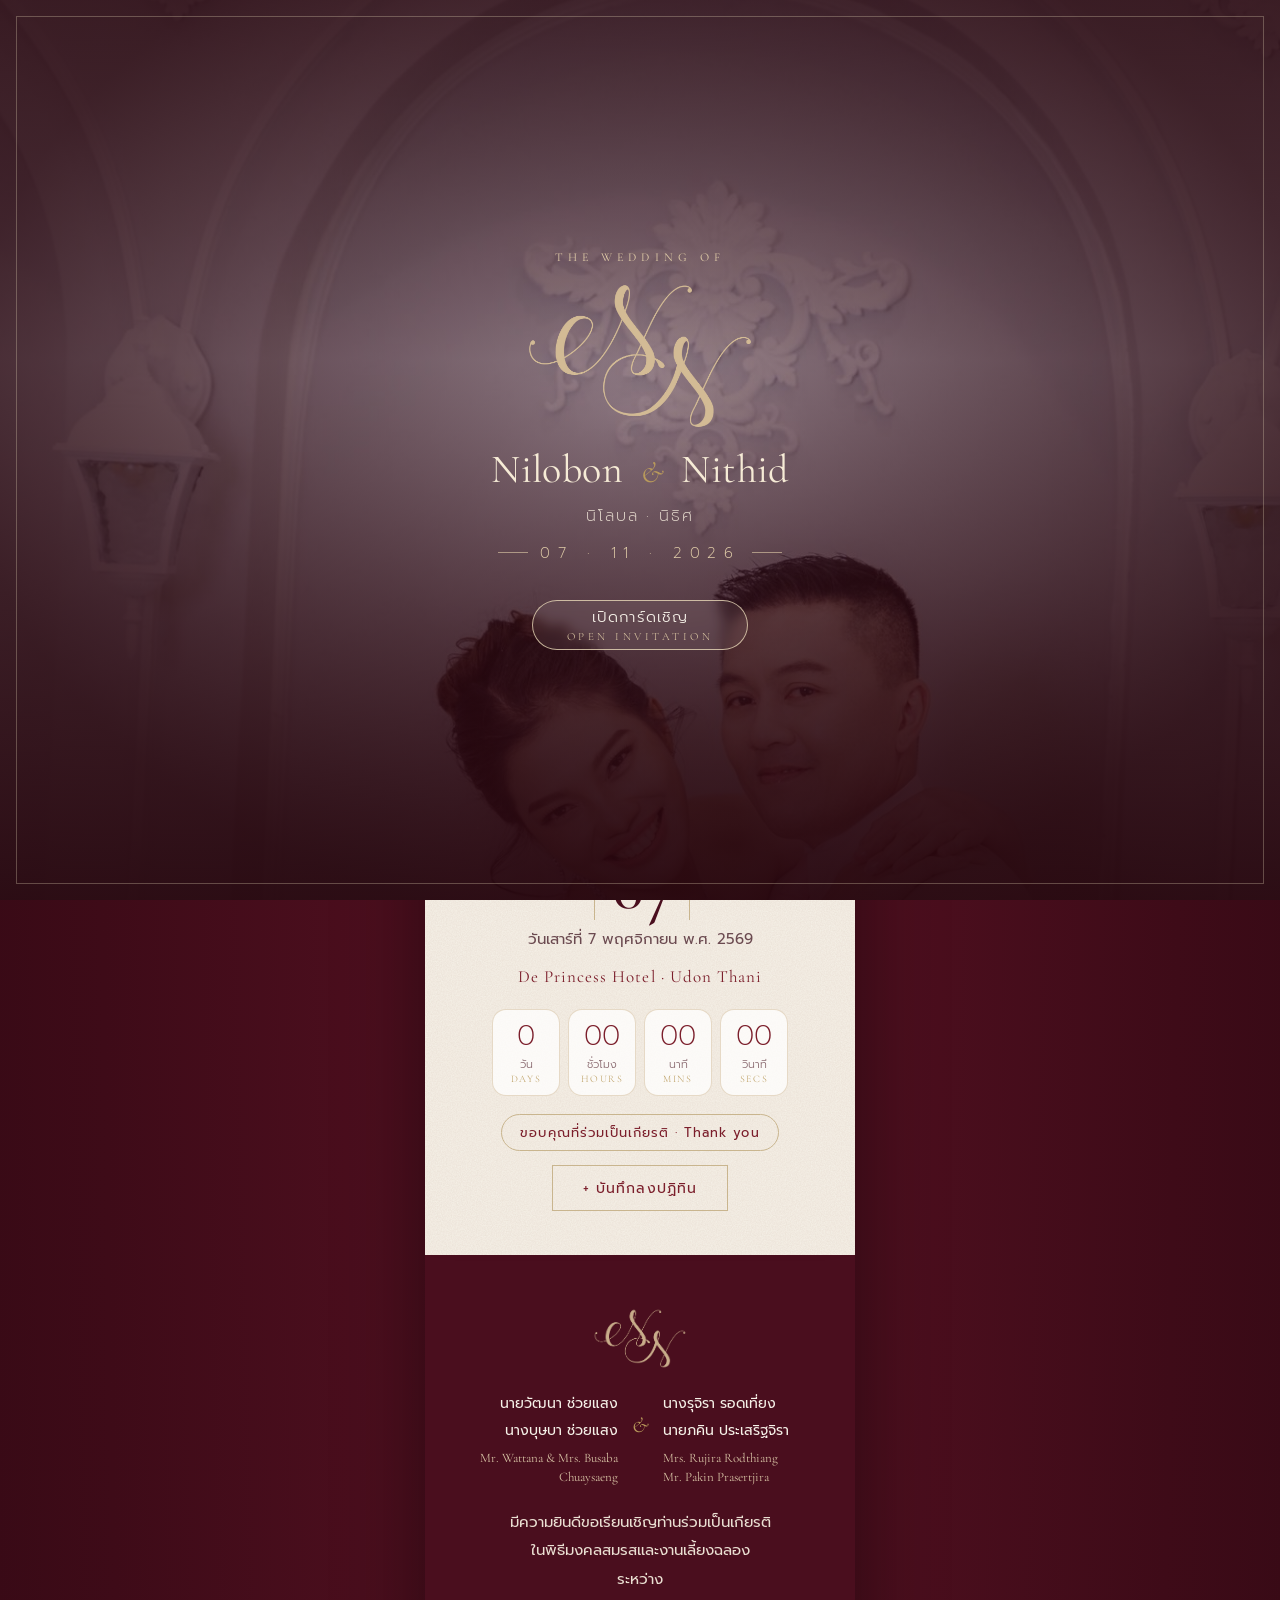
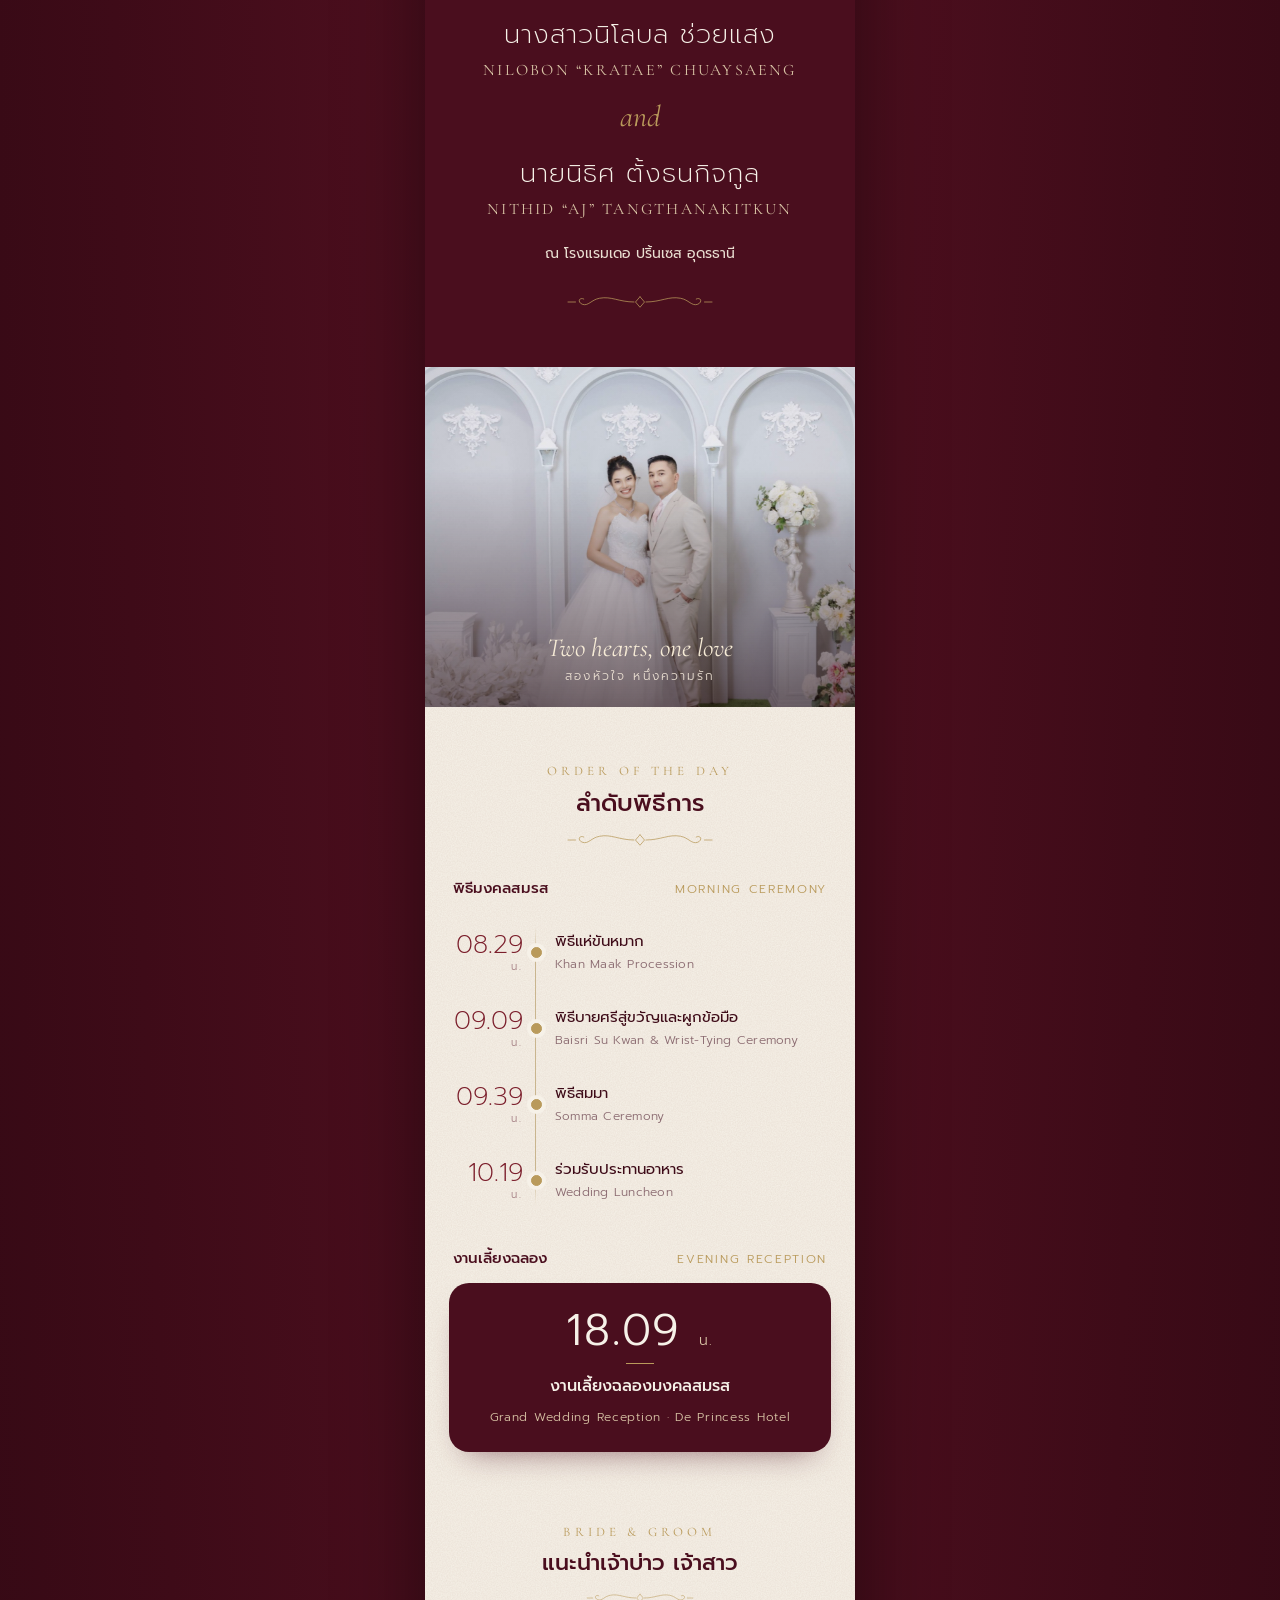
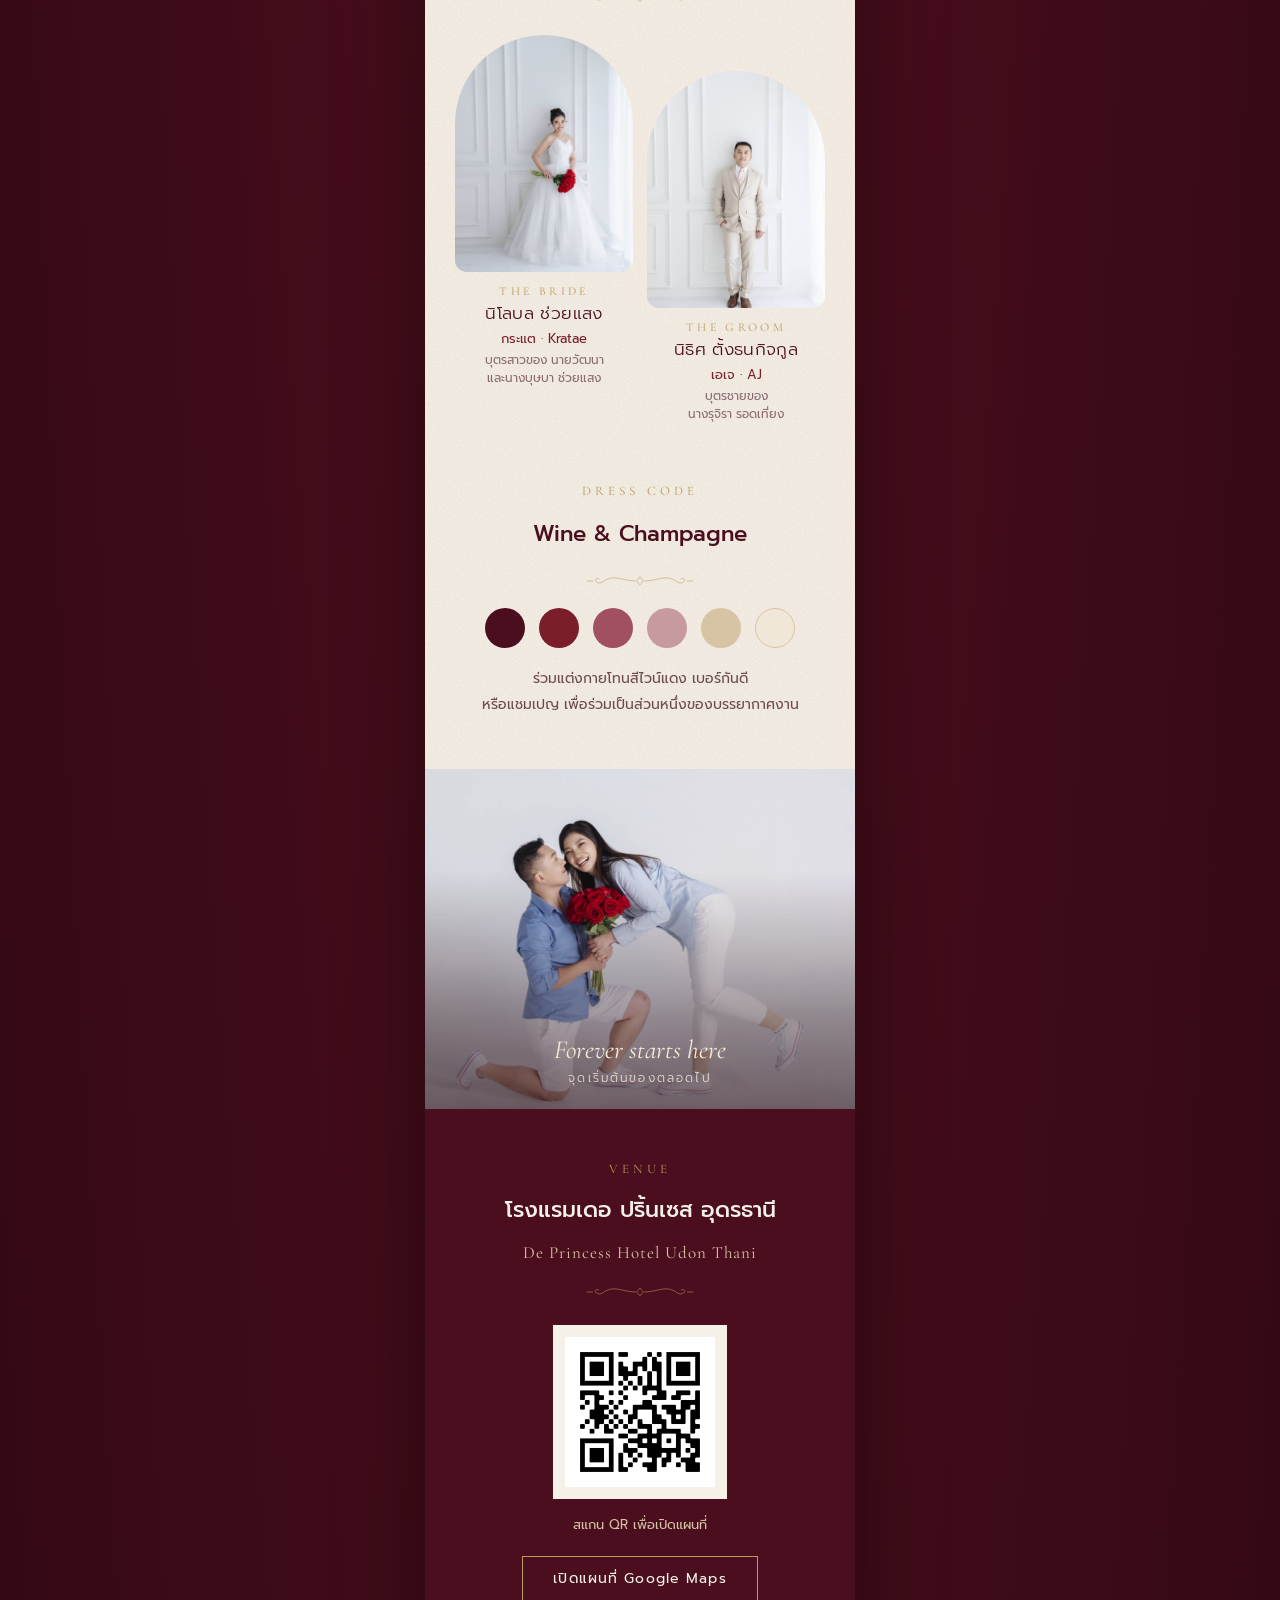
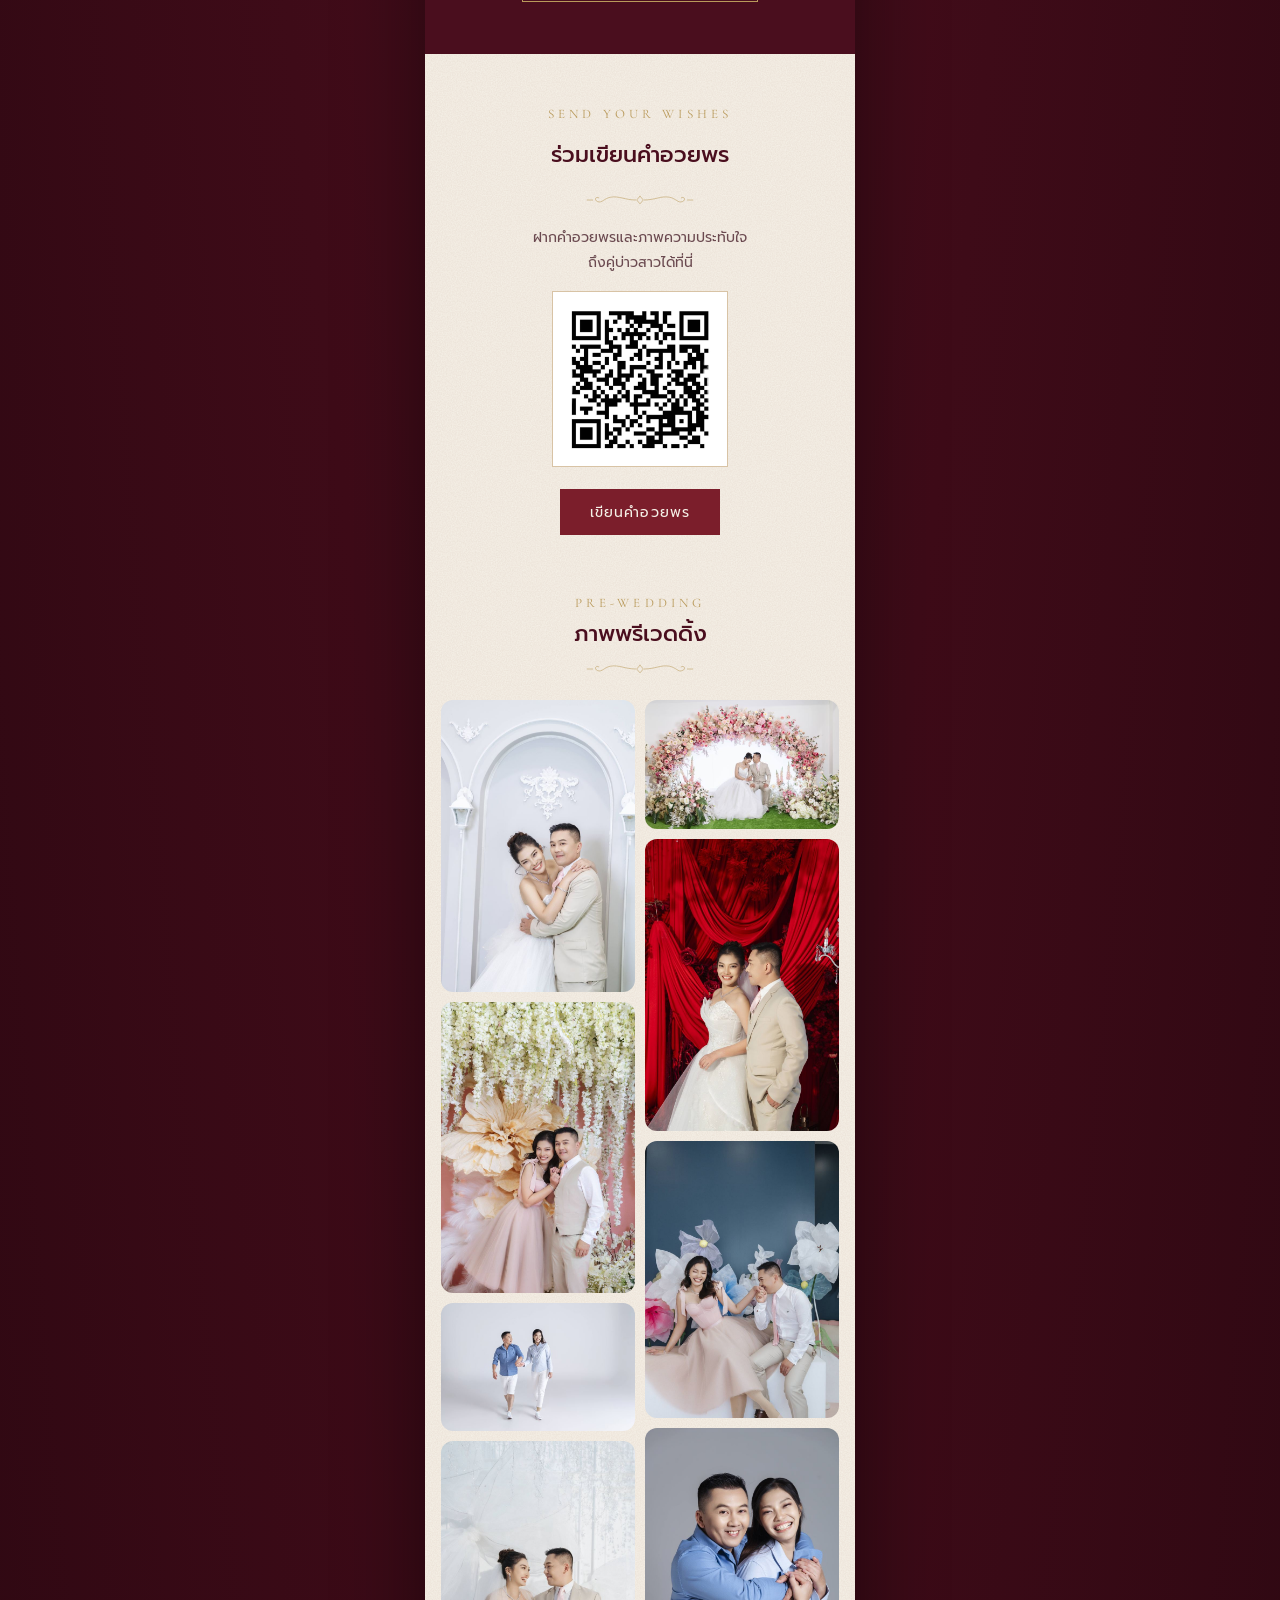
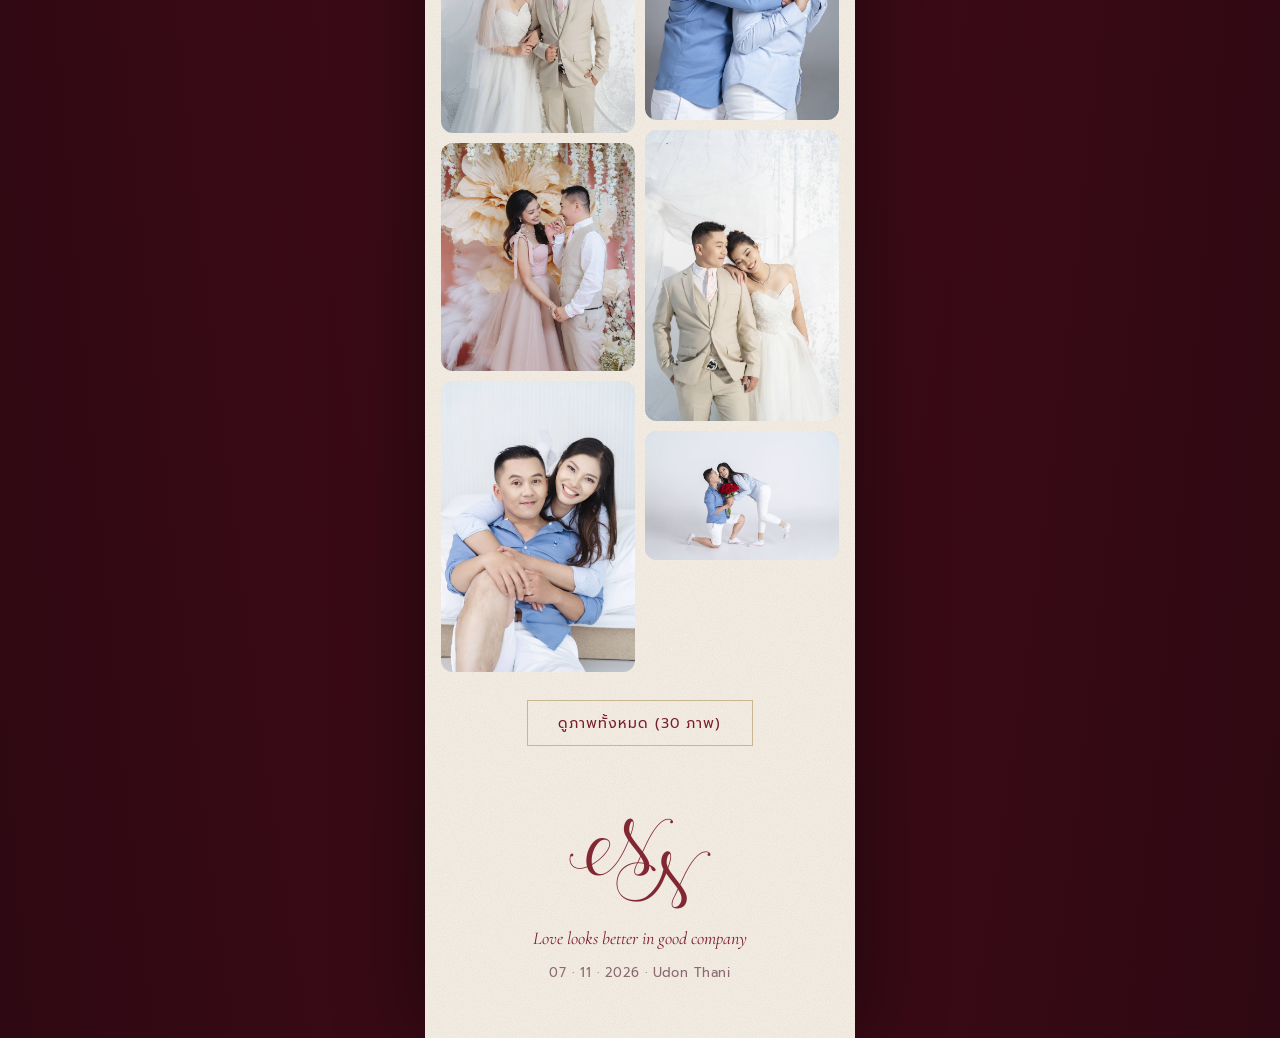
==== commit fb945623: "feat: full-screen hero with names over the photo and rounded content sheet Removes the hard seam bet" ====
--- a/index.html
+++ b/index.html
@@ -62,11 +62,14 @@
     <img src="assets/cover.jpg" alt="นิโลบล และ นิธิศ" fetchpriority="high">
     <div class="cover__fade"></div>
     <div class="cover__label">The Wedding of</div>
+    <div class="cover__names">
+      <img src="assets/logo-names-light.png" alt="Nilobon &amp; Nithid">
+      <div class="cover__sub">07 · 11 · 2026</div>
+    </div>
   </header>
-  <div class="logo"><img src="assets/logo-names.png" alt="Nilobon &amp; Nithid"></div>
 
   <!-- Date -->
-  <section class="date">
+  <section class="date sheet">
     <div class="date__day">Saturday</div>
     <div class="date__row">
       <span>NOV</span>
--- a/styles.css
+++ b/styles.css
@@ -56,27 +56,50 @@
 .reveal { opacity: 0; transform: translateY(14px); transition: opacity .8s ease, transform .8s ease; }
 .reveal.is-visible { opacity: 1; transform: none; }
 
-/* Cover */
-.cover { position: relative; height: min(74vh, 640px); overflow: hidden; background: #EDEAF0; }
+/* Cover: full-screen hero, names over the photo */
+.cover {
+  position: relative; overflow: hidden; background: var(--wine-deep);
+  height: 92vh; height: 92svh; min-height: 560px; max-height: 820px;
+}
 .cover img {
-  position: absolute; left: 0; top: 0;
-  width: 100%; height: 118%;
-  object-fit: cover; object-position: 50% 0%;
+  position: absolute; inset: 0; width: 100%; height: 100%;
+  object-fit: cover; object-position: 50% 18%;
 }
 .cover__fade {
   position: absolute; inset: 0;
-  background: linear-gradient(180deg, rgba(62,11,24,.10) 0%, rgba(62,11,24,0) 25%, rgba(246,241,232,0) 70%, var(--cream) 100%);
+  background: linear-gradient(180deg,
+    rgba(30, 5, 11, .45) 0%, rgba(30, 5, 11, 0) 20%,
+    rgba(30, 5, 11, 0) 46%, rgba(46, 8, 18, .55) 64%,
+    rgba(46, 8, 18, .9) 82%, var(--wine-deep) 100%);
 }
 .cover__label {
-  position: absolute; top: 26px; left: 0; right: 0; text-align: center;
-  font-family: var(--serif); font-size: 13px; letter-spacing: .34em;
-  text-transform: uppercase; color: var(--burgundy); font-weight: 600;
-}
-.logo { padding: 0 8% 4px; margin-top: -28px; position: relative; }
-.logo img { width: 100%; }
+  position: absolute; top: 28px; left: 0; right: 0;
+  display: flex; align-items: center; justify-content: center; gap: 12px;
+  font-family: var(--serif); font-size: 12px; letter-spacing: .4em;
+  text-transform: uppercase; color: #F6EBD6; font-weight: 600;
+  text-shadow: 0 1px 12px rgba(30, 5, 11, .35);
+}
+.cover__label::before, .cover__label::after { content: ''; width: 26px; height: 1px; background: rgba(246, 235, 214, .7); }
+.cover__names {
+  position: absolute; left: 0; right: 0; bottom: 64px;
+  display: flex; flex-direction: column; align-items: center; gap: 8px;
+}
+.cover__names img { position: static; width: 84%; height: auto; object-fit: contain; }
+.cover__sub {
+  font-weight: 200; font-size: 13px; letter-spacing: .5em; color: #E3CFAA;
+  padding-left: .5em;
+}
+
+/* Cream sheet that slides over the hero */
+.sheet {
+  position: relative; z-index: 1; margin-top: -30px;
+  border-radius: 30px 30px 0 0;
+  background: inherit;
+  box-shadow: 0 -12px 30px -18px rgba(30, 5, 11, .5);
+}
 
 /* Date */
-.date { padding: 6px 28px 40px; text-align: center; display: flex; flex-direction: column; align-items: center; gap: 8px; }
+.date { padding: 40px 28px 44px; text-align: center; display: flex; flex-direction: column; align-items: center; gap: 8px; }
 .date__day { font-family: var(--serif); font-size: 15px; letter-spacing: .28em; color: var(--gold); text-transform: uppercase; }
 .date__row { display: flex; align-items: center; gap: 18px; font-family: var(--serif); color: var(--wine); }
 .date__row span { font-size: 20px; letter-spacing: .2em; }
--- a/intro.css
+++ b/intro.css
@@ -95,9 +95,9 @@
 .petal--gold { background: linear-gradient(135deg, #EADBB8, #B99A5B); opacity: .55; }
 
 /* ---------- Page entrance after opening ---------- */
-.card.is-entered .cover img { animation: kenBurns 9s ease-out both; }
+.card.is-entered .cover > img { animation: kenBurns 9s ease-out both; }
 .card.is-entered .cover__label { animation: riseIn 1.2s ease .3s both; }
-.card.is-entered .logo img { animation: riseIn 1.4s ease .6s both; }
+.card.is-entered .cover__names { animation: riseIn 1.4s ease .6s both; }
 
 /* ---------- Live countdown ---------- */
 .countdown { margin-top: 14px; display: flex; gap: 8px; }
@@ -152,6 +152,6 @@
   .intro__eyebrow, .intro__th, .intro__date, .intro__open, .intro__frame { animation: none; }
   .intro, .intro__slides img { transition-duration: .01s; }
   .sparkle, .petals { display: none; }
-  .card.is-entered .cover img, .card.is-entered .cover__label, .card.is-entered .logo img { animation: none; }
+  .card.is-entered .cover img, .card.is-entered .cover__label, .card.is-entered .cover__names { animation: none; }
   .countdown__num.is-tick { animation: none; }
 }
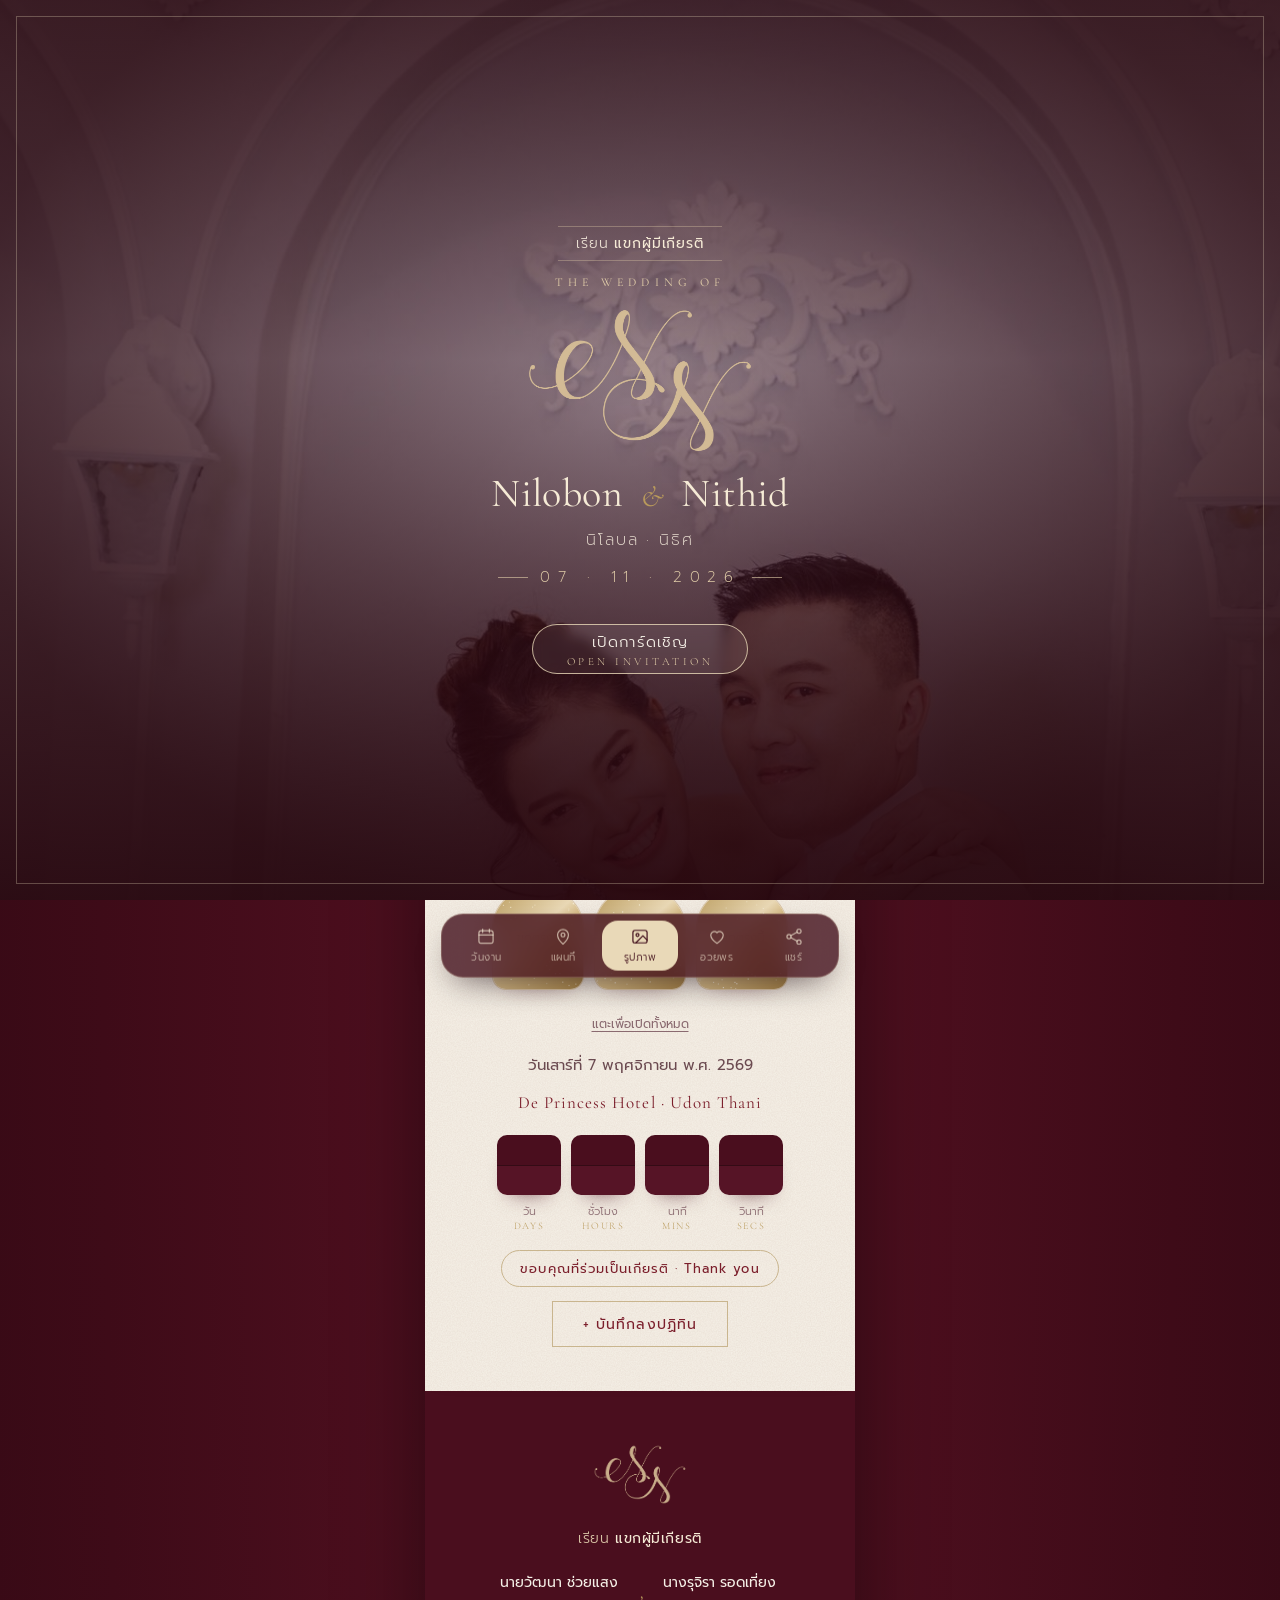
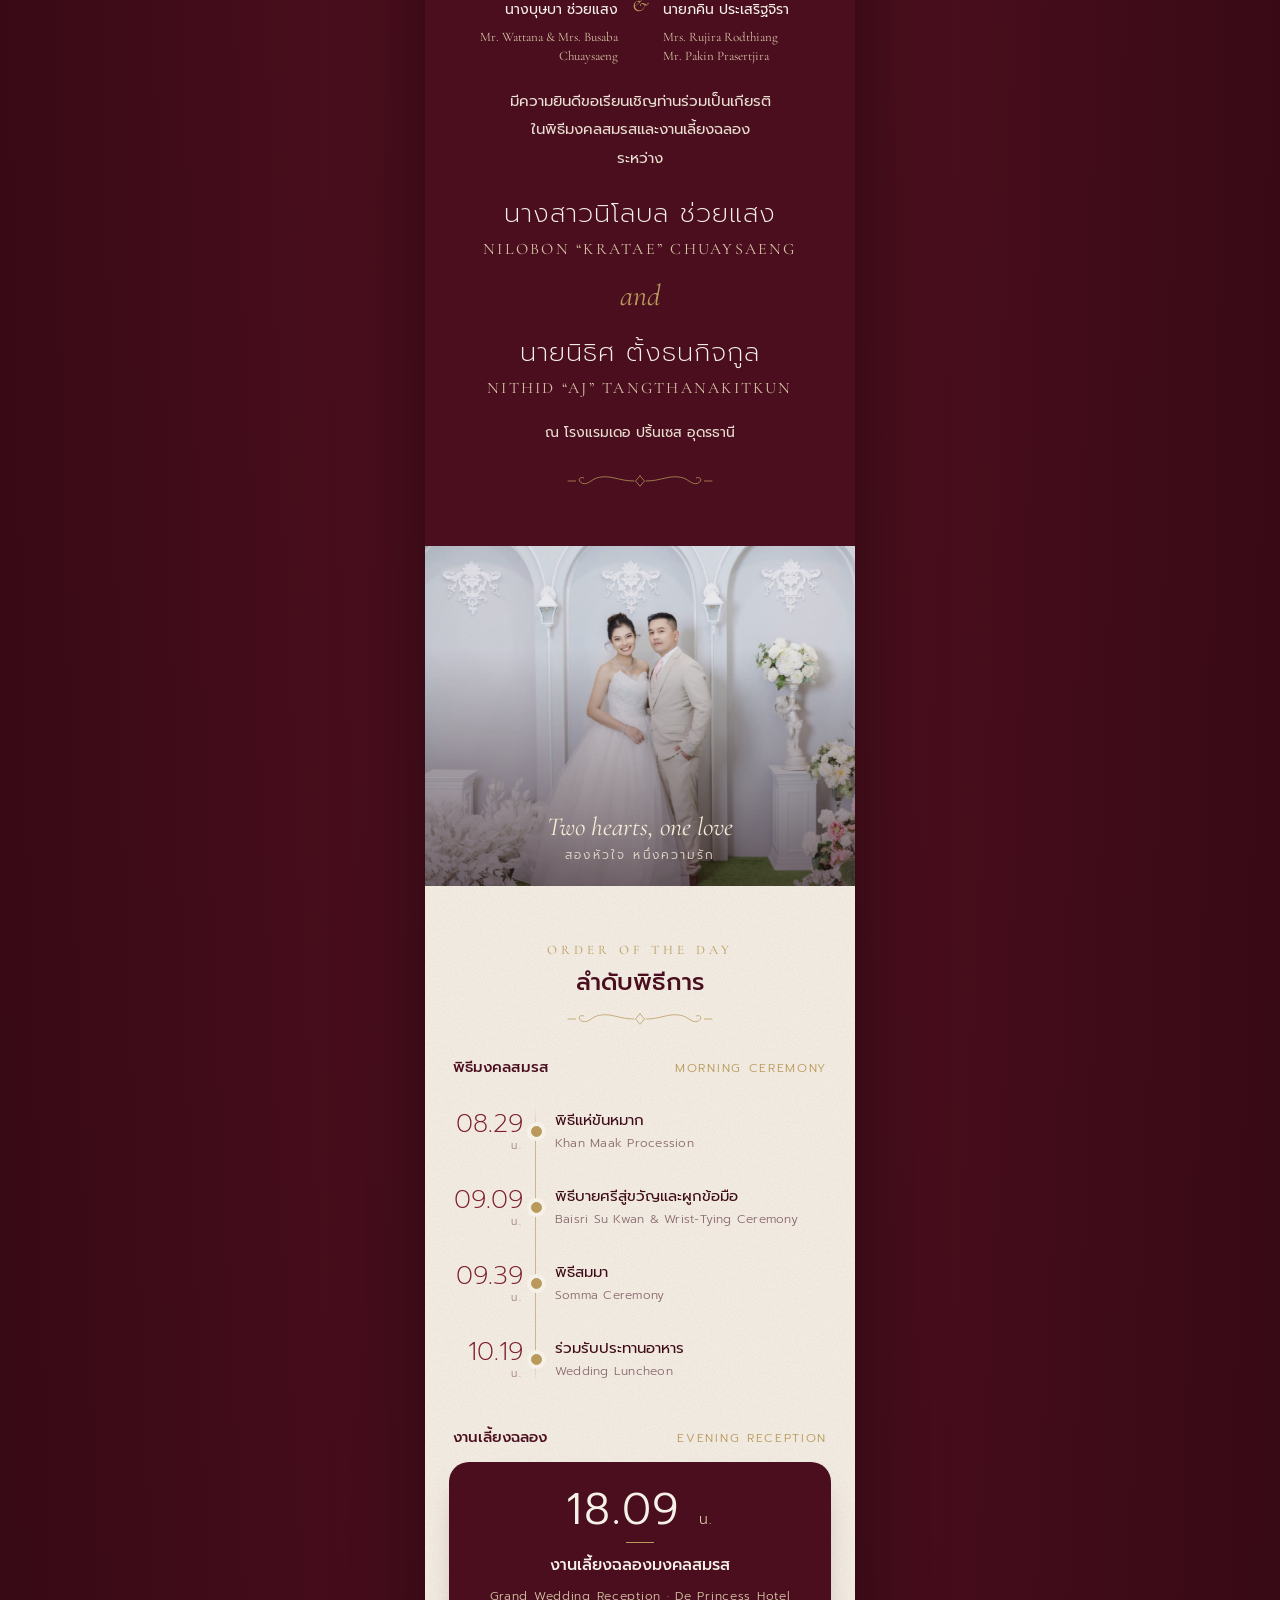
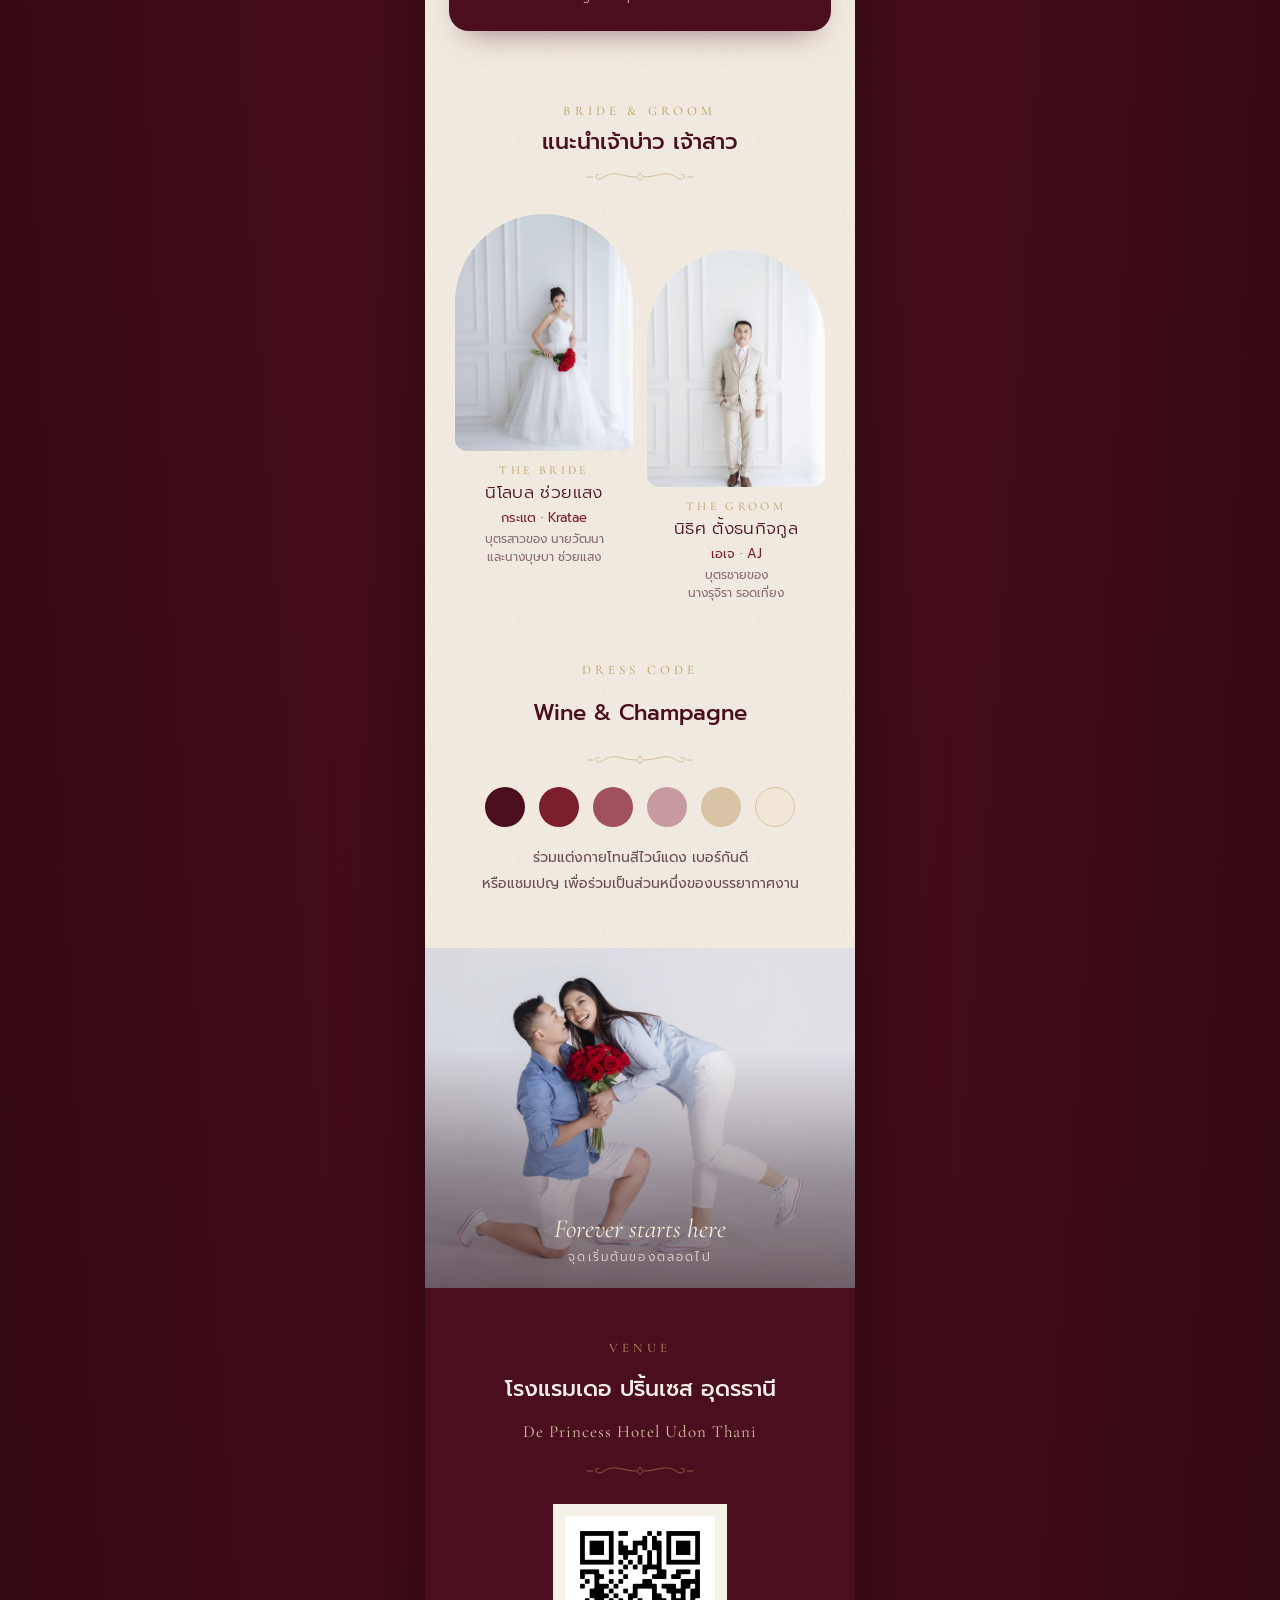
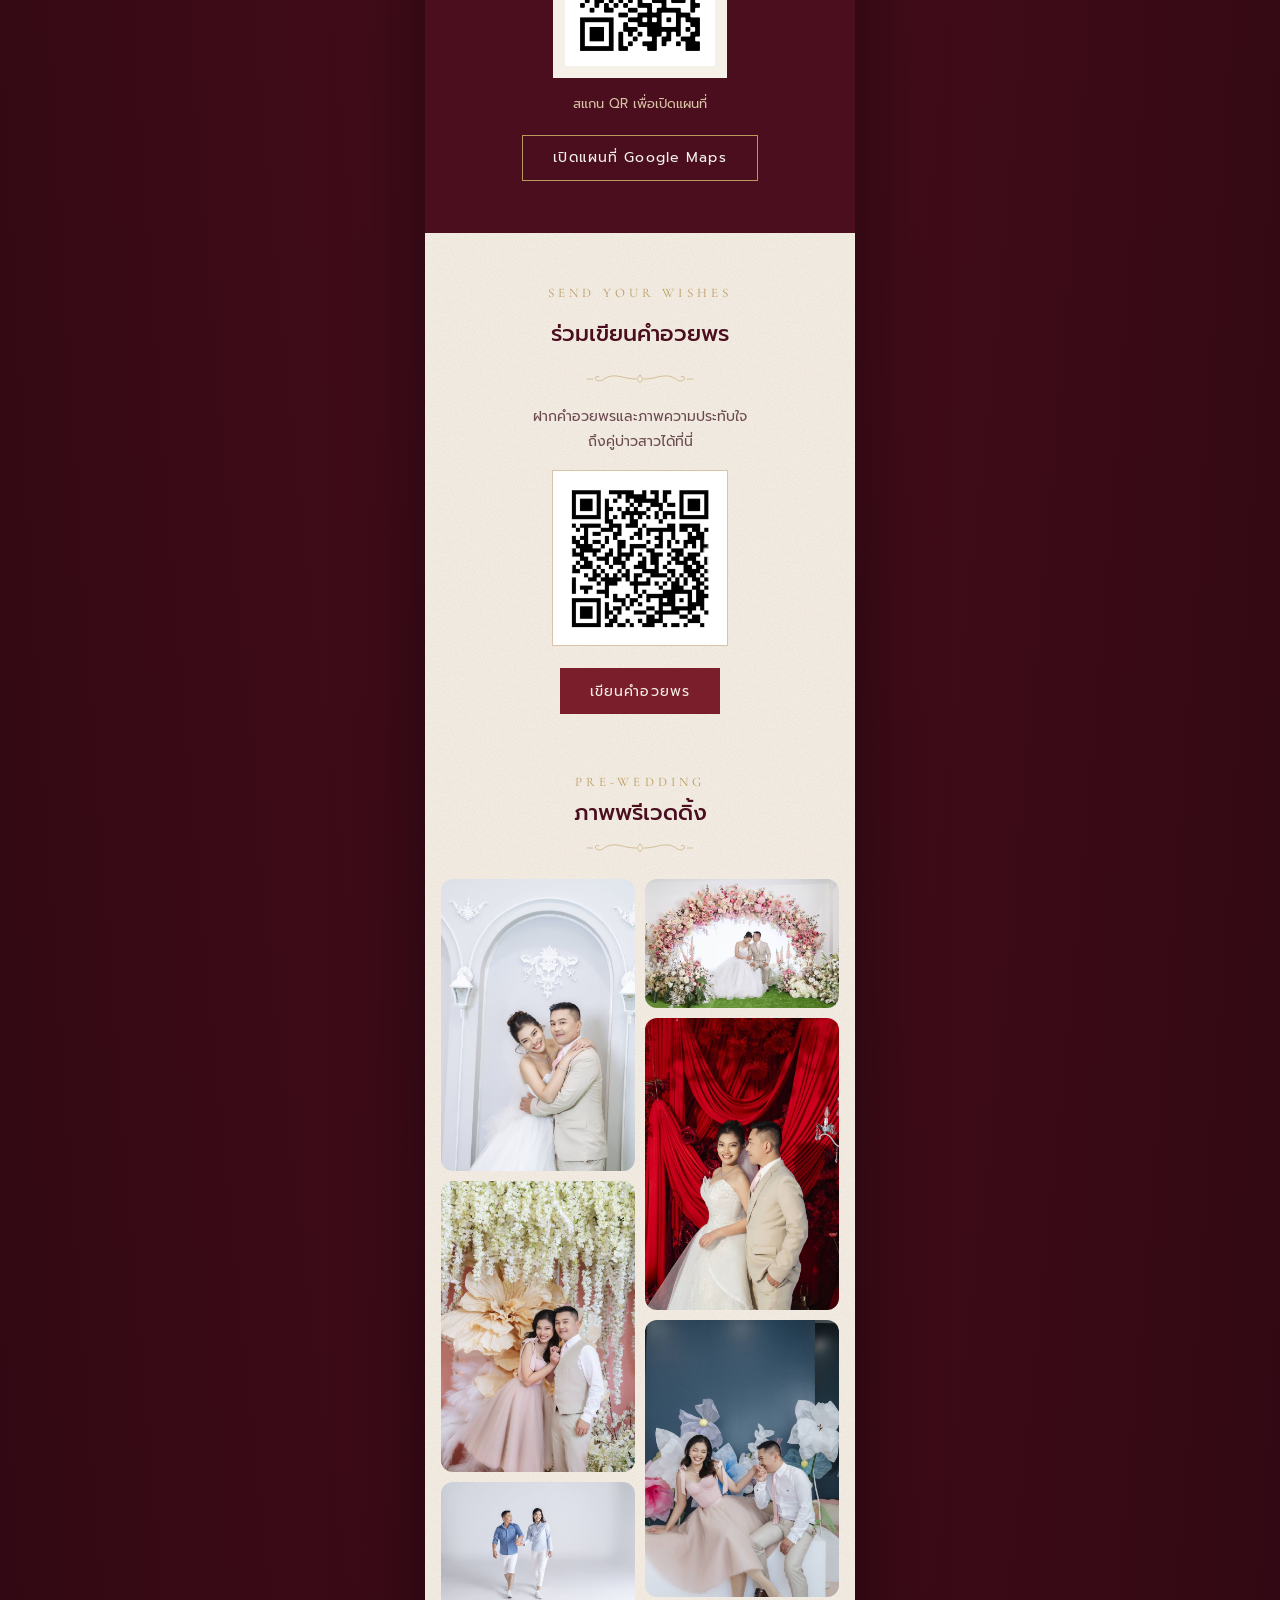
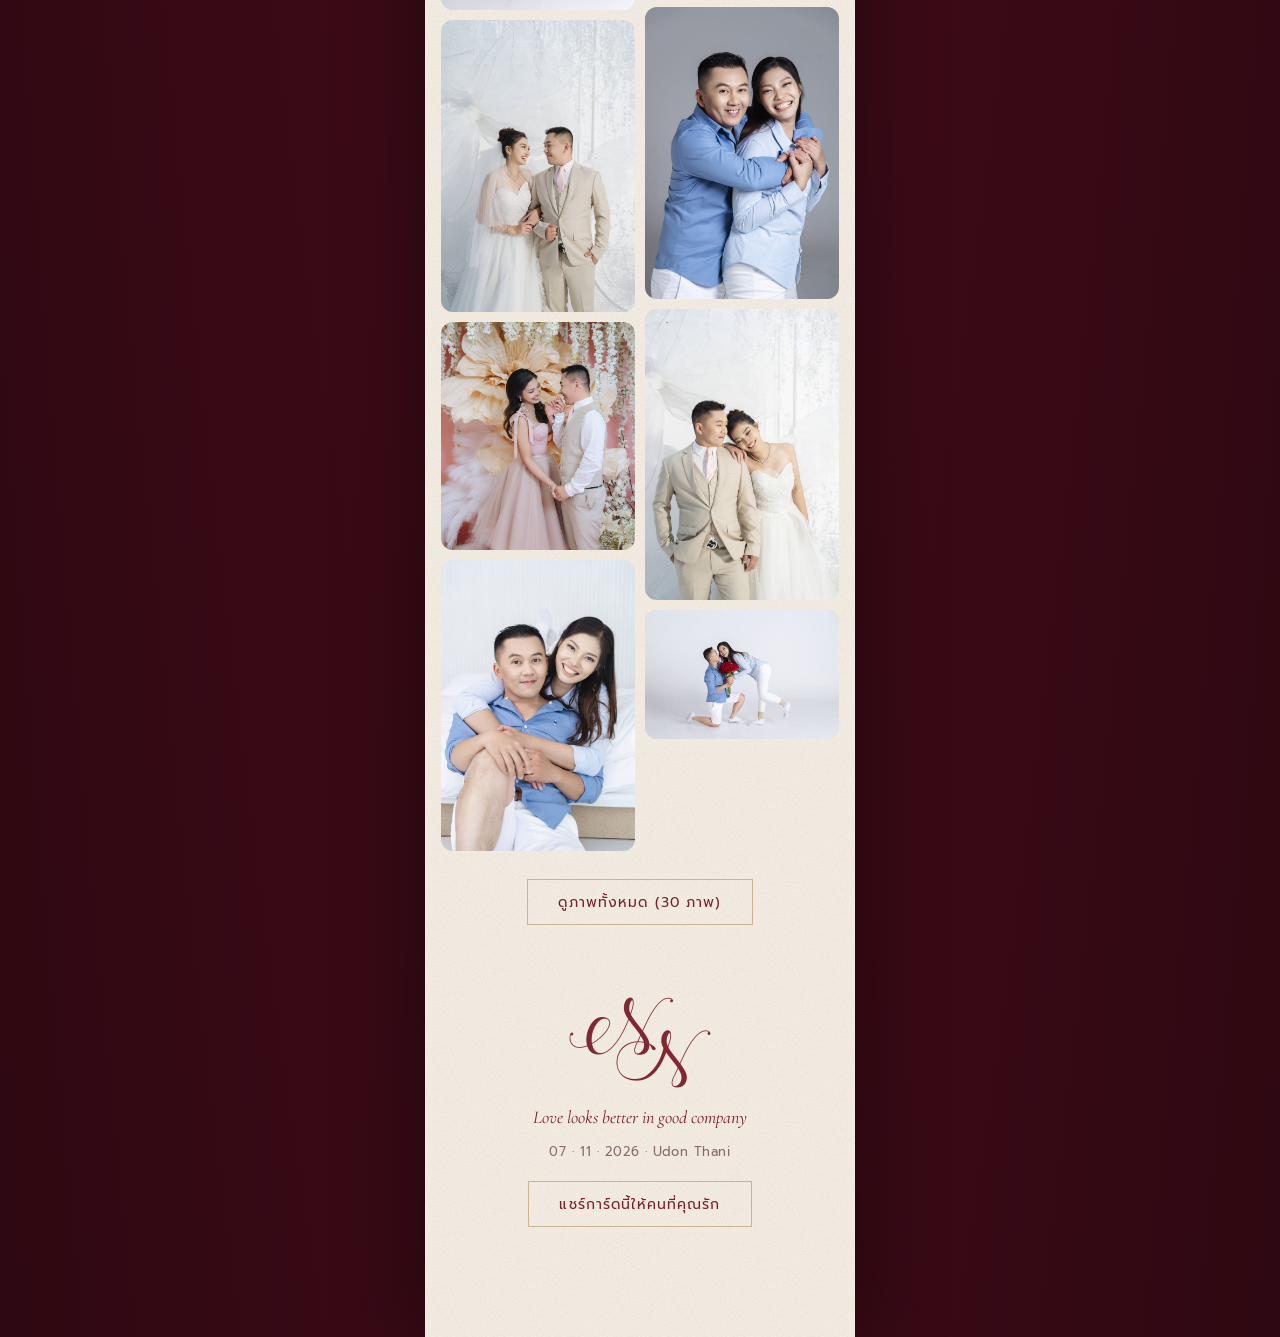
==== commit 41cf2131: "feat: guest names, scratch-to-reveal date, flip countdown, dock nav, tap hearts, share - ?to=<name> " ====
--- a/index.html
+++ b/index.html
@@ -23,6 +23,7 @@
 <link rel="stylesheet" href="styles.css">
 <link rel="stylesheet" href="intro.css">
 <link rel="stylesheet" href="decor.css">
+<link rel="stylesheet" href="extras.css">
 </head>
 <body>
 <svg width="0" height="0" style="position:absolute" aria-hidden="true">
@@ -44,6 +45,7 @@
   <div class="intro__shade"></div>
   <div class="intro__frame"></div>
   <div class="intro__content">
+    <div class="intro__guest">เรียน <b data-guest>แขกผู้มีเกียรติ</b></div>
     <div class="intro__eyebrow">The Wedding of</div>
     <img class="intro__mono" src="assets/monogram-gold.png" alt="Nilobon &amp; Nithid monogram">
     <div class="intro__names">Nilobon <em>&amp;</em> Nithid</div>
@@ -63,26 +65,30 @@
     <div class="cover__fade"></div>
     <div class="cover__label">The Wedding of</div>
     <div class="cover__names">
-      <img src="assets/logo-names-light.png" alt="Nilobon &amp; Nithid">
+      <span class="shimmer cover__logo"><img src="assets/logo-names-light.png" alt="Nilobon &amp; Nithid"></span>
       <div class="cover__sub">07 · 11 · 2026</div>
     </div>
   </header>
 
   <!-- Date -->
-  <section class="date sheet">
+  <section class="date sheet" id="date">
     <div class="date__day">Saturday</div>
-    <div class="date__row">
-      <span>NOV</span>
-      <span class="date__num">07</span>
-      <span>2026</span>
+    <div class="scratch-wrap">
+      <div class="scratch-hint">ใช้นิ้ว<b>ขูด</b>เพื่อดูวันงาน · Scratch to reveal</div>
+      <div class="scratch-row" id="scratch-row">
+        <div class="scratch"><span class="scratch__value">07</span><span class="scratch__label">Day</span><canvas aria-hidden="true"></canvas></div>
+        <div class="scratch"><span class="scratch__value scratch__value--sm">NOV</span><span class="scratch__label">Month</span><canvas aria-hidden="true"></canvas></div>
+        <div class="scratch"><span class="scratch__value scratch__value--sm">2026</span><span class="scratch__label">Year</span><canvas aria-hidden="true"></canvas></div>
+      </div>
+      <button class="scratch-skip" id="scratch-skip" type="button">แตะเพื่อเปิดทั้งหมด</button>
     </div>
     <div class="date__th">วันเสาร์ที่ 7 พฤศจิกายน พ.ศ. 2569</div>
     <div class="date__venue">De Princess Hotel · Udon Thani</div>
     <div class="countdown" id="countdown" hidden>
-      <div class="countdown__unit"><b class="countdown__num" data-unit="days">0</b><span class="countdown__label">วัน<i>Days</i></span></div>
-      <div class="countdown__unit"><b class="countdown__num" data-unit="hours">00</b><span class="countdown__label">ชั่วโมง<i>Hours</i></span></div>
-      <div class="countdown__unit"><b class="countdown__num" data-unit="minutes">00</b><span class="countdown__label">นาที<i>Mins</i></span></div>
-      <div class="countdown__unit"><b class="countdown__num" data-unit="seconds">00</b><span class="countdown__label">วินาที<i>Secs</i></span></div>
+      <div class="countdown__unit"><div class="flip flip-shadow" data-unit="days"></div><span class="countdown__label">วัน<i>Days</i></span></div>
+      <div class="countdown__unit"><div class="flip flip-shadow" data-unit="hours"></div><span class="countdown__label">ชั่วโมง<i>Hours</i></span></div>
+      <div class="countdown__unit"><div class="flip flip-shadow" data-unit="minutes"></div><span class="countdown__label">นาที<i>Mins</i></span></div>
+      <div class="countdown__unit"><div class="flip flip-shadow" data-unit="seconds"></div><span class="countdown__label">วินาที<i>Secs</i></span></div>
     </div>
     <div class="pill" id="countdown-message" hidden></div>
     <a class="btn btn--ghost" href="wedding.ics" download="Nilobon-Nithid-Wedding.ics">+ บันทึกลงปฏิทิน</a>
@@ -90,7 +96,8 @@
 
   <!-- Invitation -->
   <section class="invite dark reveal">
-    <img class="invite__mono" src="assets/monogram-gold.png" alt="" loading="lazy">
+    <span class="shimmer"><img class="invite__mono" src="assets/monogram-gold.png" alt="" loading="lazy"></span>
+    <div class="invite__guest">เรียน <b data-guest>แขกผู้มีเกียรติ</b></div>
     <div class="parents">
       <div class="parents__col parents__col--left">
         <span>นายวัฒนา ช่วยแสง</span>
@@ -209,7 +216,7 @@
   </figure>
 
   <!-- Venue -->
-  <section class="venue dark reveal">
+  <section class="venue dark reveal" id="venue">
     <div class="eyebrow">Venue</div>
     <div class="title">โรงแรมเดอ ปริ้นเซส อุดรธานี</div>
     <div class="venue__en">De Princess Hotel Udon Thani</div>
@@ -220,7 +227,7 @@
   </section>
 
   <!-- Wishes -->
-  <section class="wishes reveal">
+  <section class="wishes reveal" id="wishes">
     <div class="eyebrow">Send Your Wishes</div>
     <div class="title">ร่วมเขียนคำอวยพร</div>
     <svg class="ornament reveal ornament--sm" aria-hidden="true"><use href="#ornament"/></svg>
@@ -230,7 +237,7 @@
   </section>
 
   <!-- Pre-wedding gallery -->
-  <section class="gallery">
+  <section class="gallery" id="gallery">
     <div class="section-head" style="padding:0 30px">
       <div class="eyebrow">Pre-Wedding</div>
       <div class="title">ภาพพรีเวดดิ้ง</div>
@@ -273,13 +280,24 @@
 
   <!-- Footer -->
   <footer class="footer">
-    <img src="assets/monogram-wine.png" alt="Nilobon &amp; Nithid monogram" loading="lazy">
+    <span class="shimmer"><img src="assets/monogram-wine.png" alt="Nilobon &amp; Nithid monogram" loading="lazy"></span>
     <div class="footer__quote">Love looks better in good company</div>
     <div class="footer__meta">07 · 11 · 2026 · Udon Thani</div>
+    <button class="btn btn--ghost" type="button" data-share>แชร์การ์ดนี้ให้คนที่คุณรัก</button>
   </footer>
 
 </main>
 </div>
+
+<div class="progress" id="progress" aria-hidden="true"></div>
+<nav class="dock" id="dock" aria-label="เมนูลัด">
+  <button class="dock__btn" type="button" data-target="date"><svg viewBox="0 0 24 24"><rect x="3.5" y="5" width="17" height="15" rx="2.5"/><path d="M3.5 10h17M8 3v4M16 3v4"/></svg>วันงาน</button>
+  <button class="dock__btn" type="button" data-target="venue"><svg viewBox="0 0 24 24"><path d="M12 21s-6.5-5.6-6.5-11a6.5 6.5 0 0 1 13 0C18.5 15.4 12 21 12 21z"/><circle cx="12" cy="10" r="2.3"/></svg>แผนที่</button>
+  <button class="dock__btn" type="button" data-target="gallery"><svg viewBox="0 0 24 24"><rect x="3.5" y="4.5" width="17" height="15" rx="2.5"/><circle cx="9" cy="10" r="1.8"/><path d="M20.5 16l-5-5-8.5 8.5"/></svg>รูปภาพ</button>
+  <button class="dock__btn" type="button" data-target="wishes"><svg viewBox="0 0 24 24"><path d="M12 20s-7.5-4.6-7.5-10A4.3 4.3 0 0 1 12 7.4 4.3 4.3 0 0 1 19.5 10c0 5.4-7.5 10-7.5 10z"/></svg>อวยพร</button>
+  <button class="dock__btn" type="button" data-share><svg viewBox="0 0 24 24"><circle cx="18" cy="5.5" r="2.5"/><circle cx="6" cy="12" r="2.5"/><circle cx="18" cy="18.5" r="2.5"/><path d="M8.2 10.8l7.6-4.1M8.2 13.2l7.6 4.1"/></svg>แชร์</button>
+</nav>
+<div class="toast" id="toast" role="status" aria-live="polite"></div>
 
 <div class="lightbox" id="lightbox" role="dialog" aria-modal="true" aria-label="ภาพขยาย">
   <button class="lightbox__close" type="button" aria-label="ปิด">×</button>
@@ -289,8 +307,11 @@
   <div class="lightbox__count"></div>
 </div>
 
+<script src="guest.js"></script>
 <script src="main.js"></script>
 <script src="intro.js"></script>
 <script src="gallery.js"></script>
+<script src="scratch.js"></script>
+<script src="fx.js"></script>
 </body>
 </html>
--- a/styles.css
+++ b/styles.css
@@ -101,12 +101,6 @@
 /* Date */
 .date { padding: 40px 28px 44px; text-align: center; display: flex; flex-direction: column; align-items: center; gap: 8px; }
 .date__day { font-family: var(--serif); font-size: 15px; letter-spacing: .28em; color: var(--gold); text-transform: uppercase; }
-.date__row { display: flex; align-items: center; gap: 18px; font-family: var(--serif); color: var(--wine); }
-.date__row span { font-size: 20px; letter-spacing: .2em; }
-.date__row .date__num {
-  font-size: 64px; line-height: 1; font-weight: 500; letter-spacing: 0;
-  padding: 0 18px; border-left: 1px solid var(--gold-line); border-right: 1px solid var(--gold-line);
-}
 .date__th { font-size: 15px; color: var(--muted); }
 .date__venue { margin-top: 8px; font-family: var(--serif); font-size: 17px; letter-spacing: .06em; color: var(--burgundy); }
 .pill {
@@ -216,3 +210,5 @@
 @media (prefers-reduced-motion: reduce) {
   .reveal { opacity: 1; transform: none; transition: none; }
 }
+.cover__names .cover__logo { width: 84%; }
+.cover__names .cover__logo img { width: 100%; }
--- a/intro.css
+++ b/intro.css
@@ -106,8 +106,6 @@
   background: rgba(255, 255, 255, .75); border: 1px solid rgba(216, 195, 165, .6);
   display: flex; flex-direction: column; align-items: center; gap: 6px;
 }
-.countdown__num { font-size: 28px; font-weight: 200; line-height: 1; color: var(--burgundy); font-variant-numeric: tabular-nums; }
-.countdown__num.is-tick { animation: tick .45s ease; }
 .countdown__label { font-size: 11px; font-weight: 300; color: var(--muted-2); }
 .countdown__label i { display: block; font-style: normal; font-family: var(--serif); font-size: 10px; letter-spacing: .16em; text-transform: uppercase; color: var(--gold); }
 
@@ -135,14 +133,8 @@
   100% { transform: translate3d(var(--drift, 60px), 110vh, 0) rotate(var(--spin, 540deg)); }
 }
 @keyframes kenBurns { from { transform: scale(1.12); } to { transform: scale(1); } }
-@keyframes tick {
-  0% { transform: translateY(-6px); opacity: .2; }
-  100% { transform: none; opacity: 1; }
-}
 
 @media (max-width: 360px) {
-  .countdown__unit { width: 60px; }
-  .countdown__num { font-size: 24px; }
   .intro__names { font-size: 34px; }
 }
 
@@ -153,5 +145,4 @@
   .intro, .intro__slides img { transition-duration: .01s; }
   .sparkle, .petals { display: none; }
   .card.is-entered .cover img, .card.is-entered .cover__label, .card.is-entered .cover__names { animation: none; }
-  .countdown__num.is-tick { animation: none; }
 }
--- a/extras.css
+++ b/extras.css
@@ -0,0 +1,133 @@
+/* ---------- Guest greeting ---------- */
+.intro__guest {
+  font-size: 14px; font-weight: 300; letter-spacing: .06em; color: #EADFD2;
+  padding: 6px 18px; border-top: 1px solid rgba(227, 207, 170, .35); border-bottom: 1px solid rgba(227, 207, 170, .35);
+  animation: fadeIn 1s ease .1s both;
+}
+.intro__guest b, .invite__guest b { font-weight: 400; color: #F6EBD6; }
+.invite__guest { font-size: 14px; font-weight: 300; color: var(--sand); letter-spacing: .04em; }
+
+/* ---------- Scratch-to-reveal date ---------- */
+.scratch-wrap { display: flex; flex-direction: column; align-items: center; gap: 12px; }
+.scratch-hint { font-size: 12px; font-weight: 300; letter-spacing: .12em; color: var(--muted-2); }
+.scratch-hint b { font-weight: 400; color: var(--burgundy); }
+.scratch-row { display: flex; gap: 10px; }
+.scratch {
+  position: relative; width: 92px; height: 104px; border-radius: 50% 50% 14px 14px / 40% 40% 14px 14px;
+  background: #fff; border: 1px solid var(--sand);
+  display: flex; flex-direction: column; align-items: center; justify-content: center; gap: 4px;
+  overflow: hidden; box-shadow: 0 10px 22px -16px rgba(74, 14, 30, .5);
+}
+.scratch__value { font-family: var(--serif); font-size: 40px; font-weight: 500; line-height: 1; color: var(--wine); }
+.scratch__value--sm { font-size: 26px; letter-spacing: .12em; }
+.scratch__label { font-size: 10px; font-weight: 300; letter-spacing: .2em; color: var(--gold); text-transform: uppercase; }
+.scratch canvas {
+  position: absolute; inset: 0; width: 100%; height: 100%;
+  touch-action: none; cursor: grab; transition: opacity .6s ease;
+}
+.scratch.is-revealed canvas { opacity: 0; pointer-events: none; }
+.scratch.is-revealed .scratch__value { animation: popIn .6s cubic-bezier(.3, 1.6, .5, 1) both; }
+.scratch-skip {
+  min-height: 44px; padding: 0 16px; border: 0; background: none;
+  font-family: inherit; font-size: 12px; color: var(--muted-2); text-decoration: underline; text-underline-offset: 3px; cursor: pointer;
+}
+.scratch-skip[hidden] { display: none; }
+
+/* ---------- Flip countdown ---------- */
+.countdown { gap: 10px; }
+.countdown__unit { background: none; border: 0; padding: 0; width: auto; gap: 8px; }
+.flip {
+  position: relative; width: 64px; height: 60px; perspective: 300px;
+  font-size: 30px; font-weight: 200; color: #F6EBD6; font-variant-numeric: tabular-nums;
+}
+.flip__half, .flip__flap {
+  position: absolute; left: 0; right: 0; height: 50%; overflow: hidden;
+  background: var(--wine); backface-visibility: hidden;
+}
+.flip__half span, .flip__flap span { display: block; height: 60px; line-height: 60px; text-align: center; }
+.flip__half--top, .flip__flap--top { top: 0; border-radius: 10px 10px 0 0; transform-origin: 50% 100%; }
+.flip__half--bottom, .flip__flap--bottom { bottom: 0; border-radius: 0 0 10px 10px; transform-origin: 50% 0; background: #561426; }
+.flip__half--bottom span, .flip__flap--bottom span { transform: translateY(-50%); }
+.flip::after { content: ''; position: absolute; left: 0; right: 0; top: 50%; height: 1px; background: rgba(30, 5, 11, .6); z-index: 3; }
+.flip__flap { z-index: 2; visibility: hidden; }
+.flip.is-flipping .flip__flap { visibility: visible; }
+.flip.is-flipping .flip__flap--top { animation: flapTop .32s ease-in forwards; }
+.flip.is-flipping .flip__flap--bottom { transform: rotateX(90deg); animation: flapBottom .32s ease-out .32s forwards; }
+.flip-shadow { box-shadow: 0 12px 20px -14px rgba(74, 14, 30, .7); border-radius: 10px; }
+
+/* ---------- Bottom navigation bar ---------- */
+.dock {
+  position: fixed; z-index: 8; left: 50%; bottom: max(12px, env(safe-area-inset-bottom));
+  width: min(398px, calc(100% - 24px));
+  display: grid; grid-template-columns: repeat(5, 1fr);
+  padding: 6px; border-radius: 22px;
+  background: rgba(62, 11, 24, .78); border: 1px solid rgba(233, 217, 184, .22);
+  -webkit-backdrop-filter: blur(14px) saturate(1.2); backdrop-filter: blur(14px) saturate(1.2);
+  box-shadow: 0 14px 34px -14px rgba(20, 3, 8, .7);
+  transform: translate(-50%, 140%); transition: transform .5s cubic-bezier(.3, .9, .3, 1);
+}
+.dock.is-shown { transform: translate(-50%, 0); }
+.dock__btn {
+  min-height: 50px; display: flex; flex-direction: column; align-items: center; justify-content: center; gap: 3px;
+  border: 0; border-radius: 16px; background: none; color: rgba(246, 235, 214, .7);
+  font-family: inherit; font-size: 10px; font-weight: 300; letter-spacing: .04em; cursor: pointer;
+  transition: background .25s, color .25s;
+}
+.dock__btn svg { width: 20px; height: 20px; fill: none; stroke: currentColor; stroke-width: 1.4; stroke-linecap: round; stroke-linejoin: round; }
+.dock__btn.is-active { color: var(--wine-deep); background: #E9D9B8; }
+.dock__btn:focus-visible { outline: 1px solid #E9D9B8; outline-offset: 2px; }
+.footer { padding-bottom: 110px; }
+
+/* ---------- Toast ---------- */
+.toast {
+  position: fixed; z-index: 30; left: 50%; bottom: 96px; transform: translate(-50%, 20px);
+  padding: 10px 18px; border-radius: 999px; background: rgba(30, 5, 11, .9); color: var(--cream);
+  font-size: 13px; opacity: 0; pointer-events: none; transition: opacity .3s, transform .3s;
+}
+.toast.is-shown { opacity: 1; transform: translate(-50%, 0); }
+
+/* ---------- Tap hearts ---------- */
+.heart {
+  position: fixed; z-index: 25; pointer-events: none; line-height: 1;
+  font-size: var(--size, 16px); color: var(--color, #A0505E);
+  animation: heartUp var(--dur, 1.2s) ease-out forwards;
+}
+
+/* ---------- Scroll progress ---------- */
+.progress {
+  position: fixed; z-index: 9; top: 0; left: 0; right: 0; height: 2px;
+  background: linear-gradient(90deg, #B99A5B, #EAD9B6, #B99A5B);
+  transform-origin: 0 50%; transform: scaleX(0);
+}
+
+/* ---------- Gold shimmer on logos ---------- */
+.shimmer { position: relative; display: inline-block; line-height: 0; }
+.shimmer::after {
+  content: ''; position: absolute; inset: 0; pointer-events: none;
+  background: linear-gradient(105deg, transparent 35%, rgba(255, 248, 230, .95) 50%, transparent 65%) no-repeat;
+  background-size: 250% 100%; background-position: 130% 0;
+  -webkit-mask: var(--mask) center / contain no-repeat; mask: var(--mask) center / contain no-repeat;
+  animation: shine 5s ease-in-out 1.5s infinite;
+}
+
+@keyframes popIn { from { transform: scale(.6); opacity: 0; } to { transform: none; opacity: 1; } }
+@keyframes flapTop { to { transform: rotateX(-90deg); } }
+@keyframes flapBottom { to { transform: rotateX(0deg); } }
+@keyframes heartUp {
+  0% { transform: translate(-50%, -50%) scale(.4); opacity: 0; }
+  15% { opacity: 1; }
+  100% { transform: translate(calc(-50% + var(--dx, 0px)), calc(-50% - var(--dy, 90px))) scale(1.1) rotate(var(--rot, 0deg)); opacity: 0; }
+}
+@keyframes shine { 0%, 55% { background-position: 130% 0; } 100% { background-position: -30% 0; } }
+
+@media (max-width: 360px) {
+  .scratch { width: 82px; height: 96px; }
+  .flip { width: 58px; }
+}
+
+@media (prefers-reduced-motion: reduce) {
+  .flip.is-flipping .flip__flap { animation: none; visibility: hidden; }
+  .shimmer::after { animation: none; display: none; }
+  .dock { transition: none; }
+  .heart { display: none; }
+}
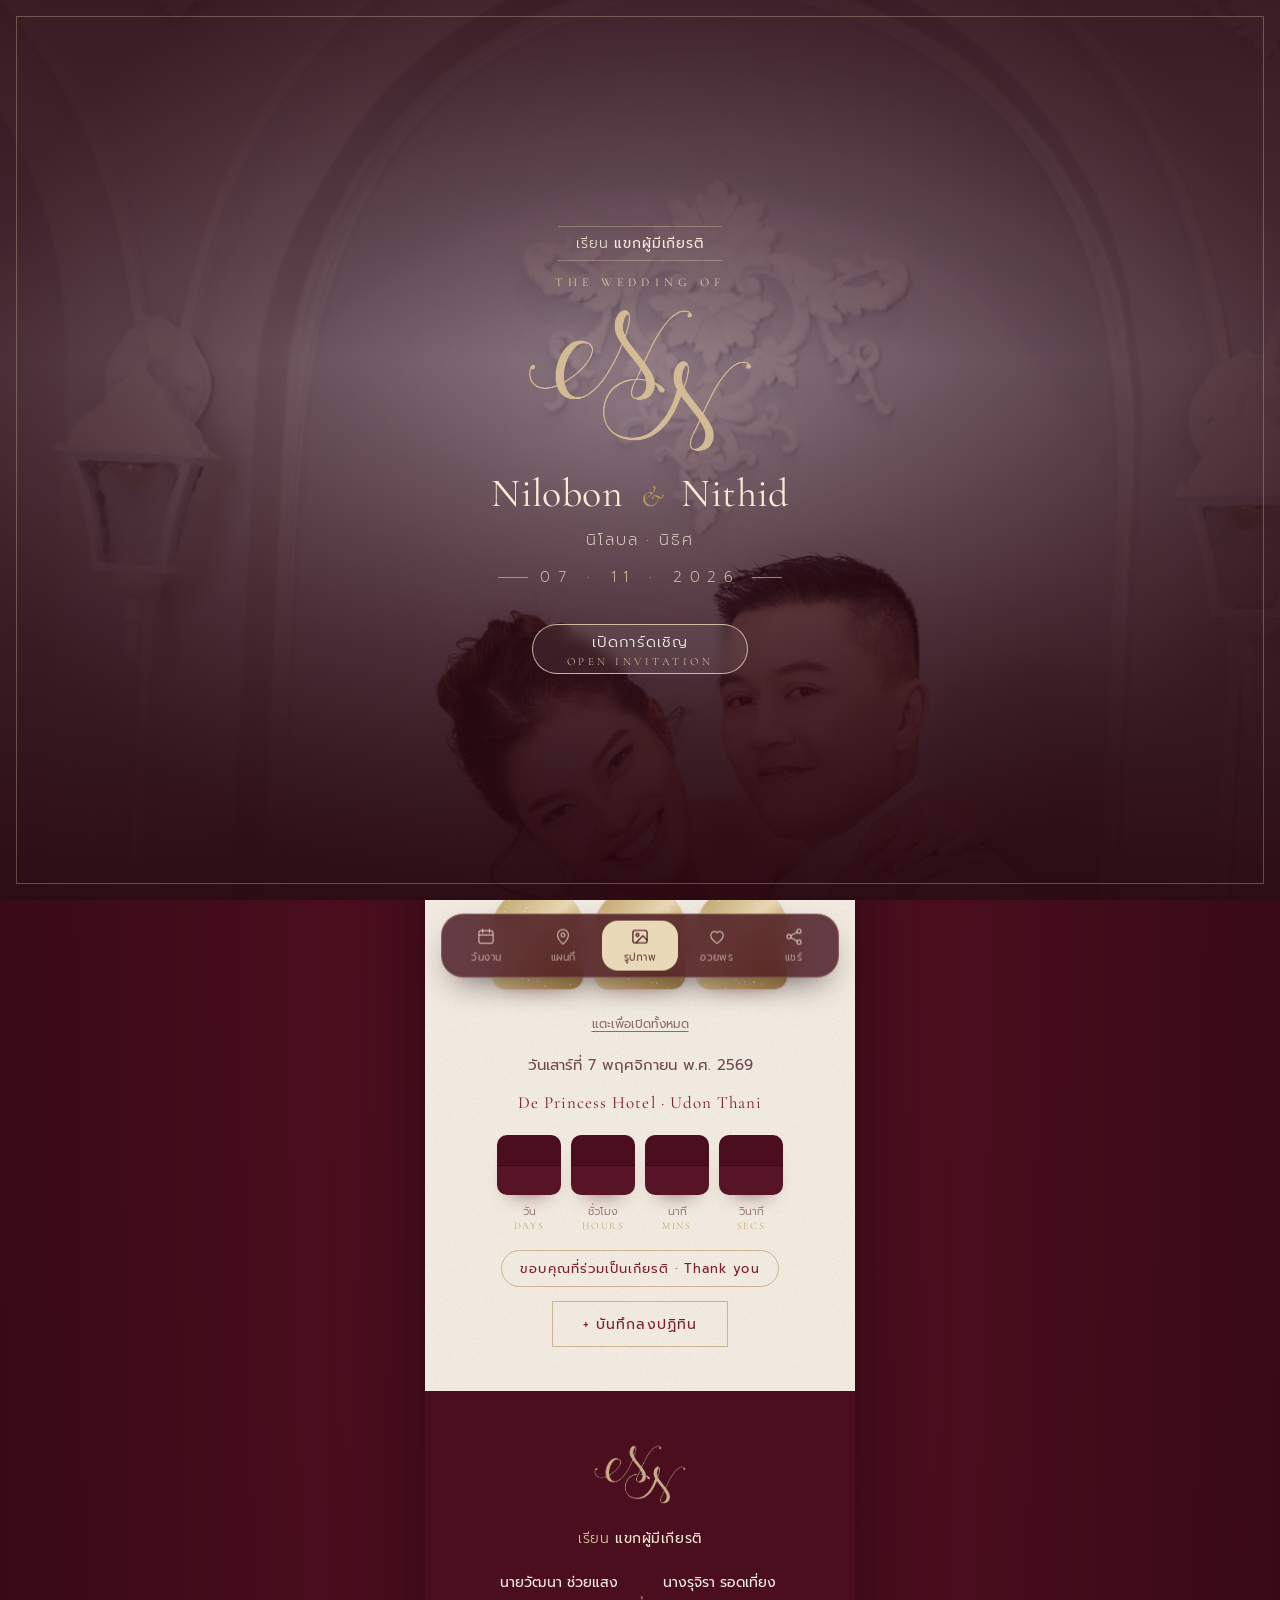
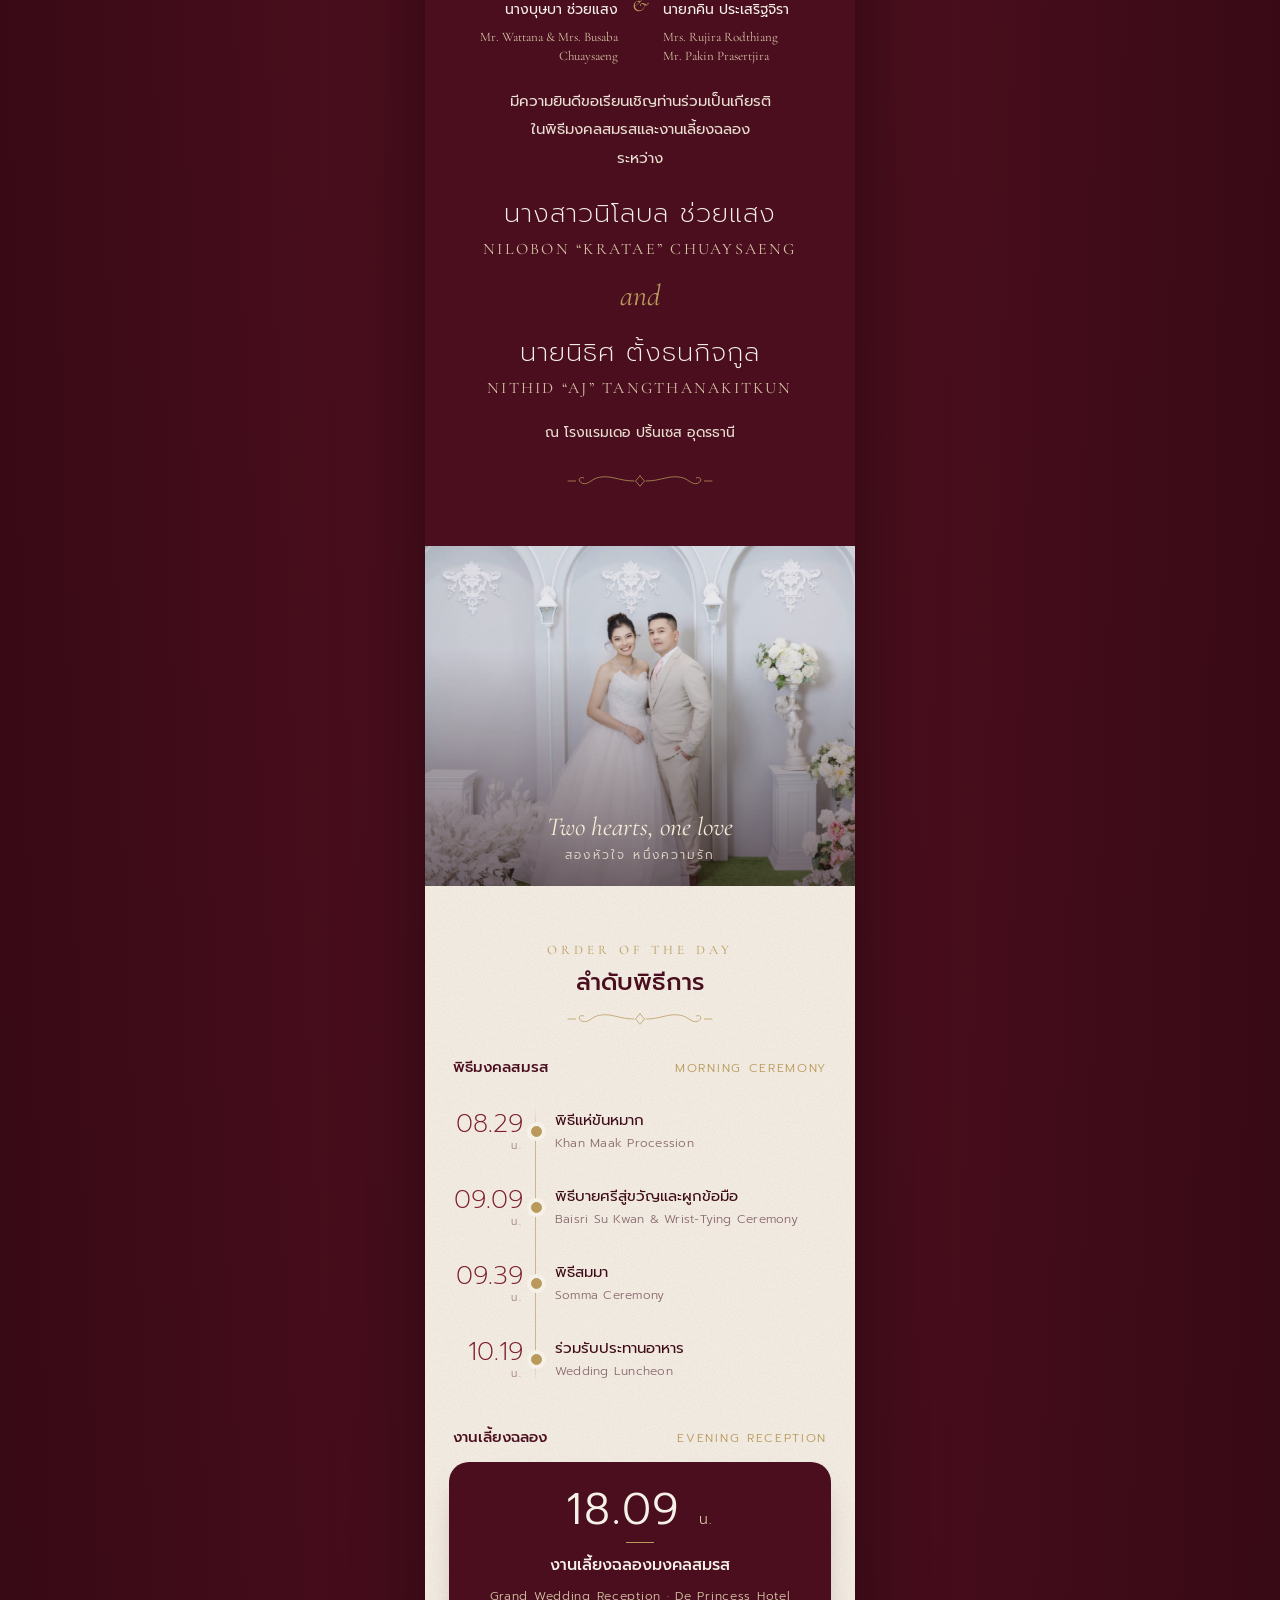
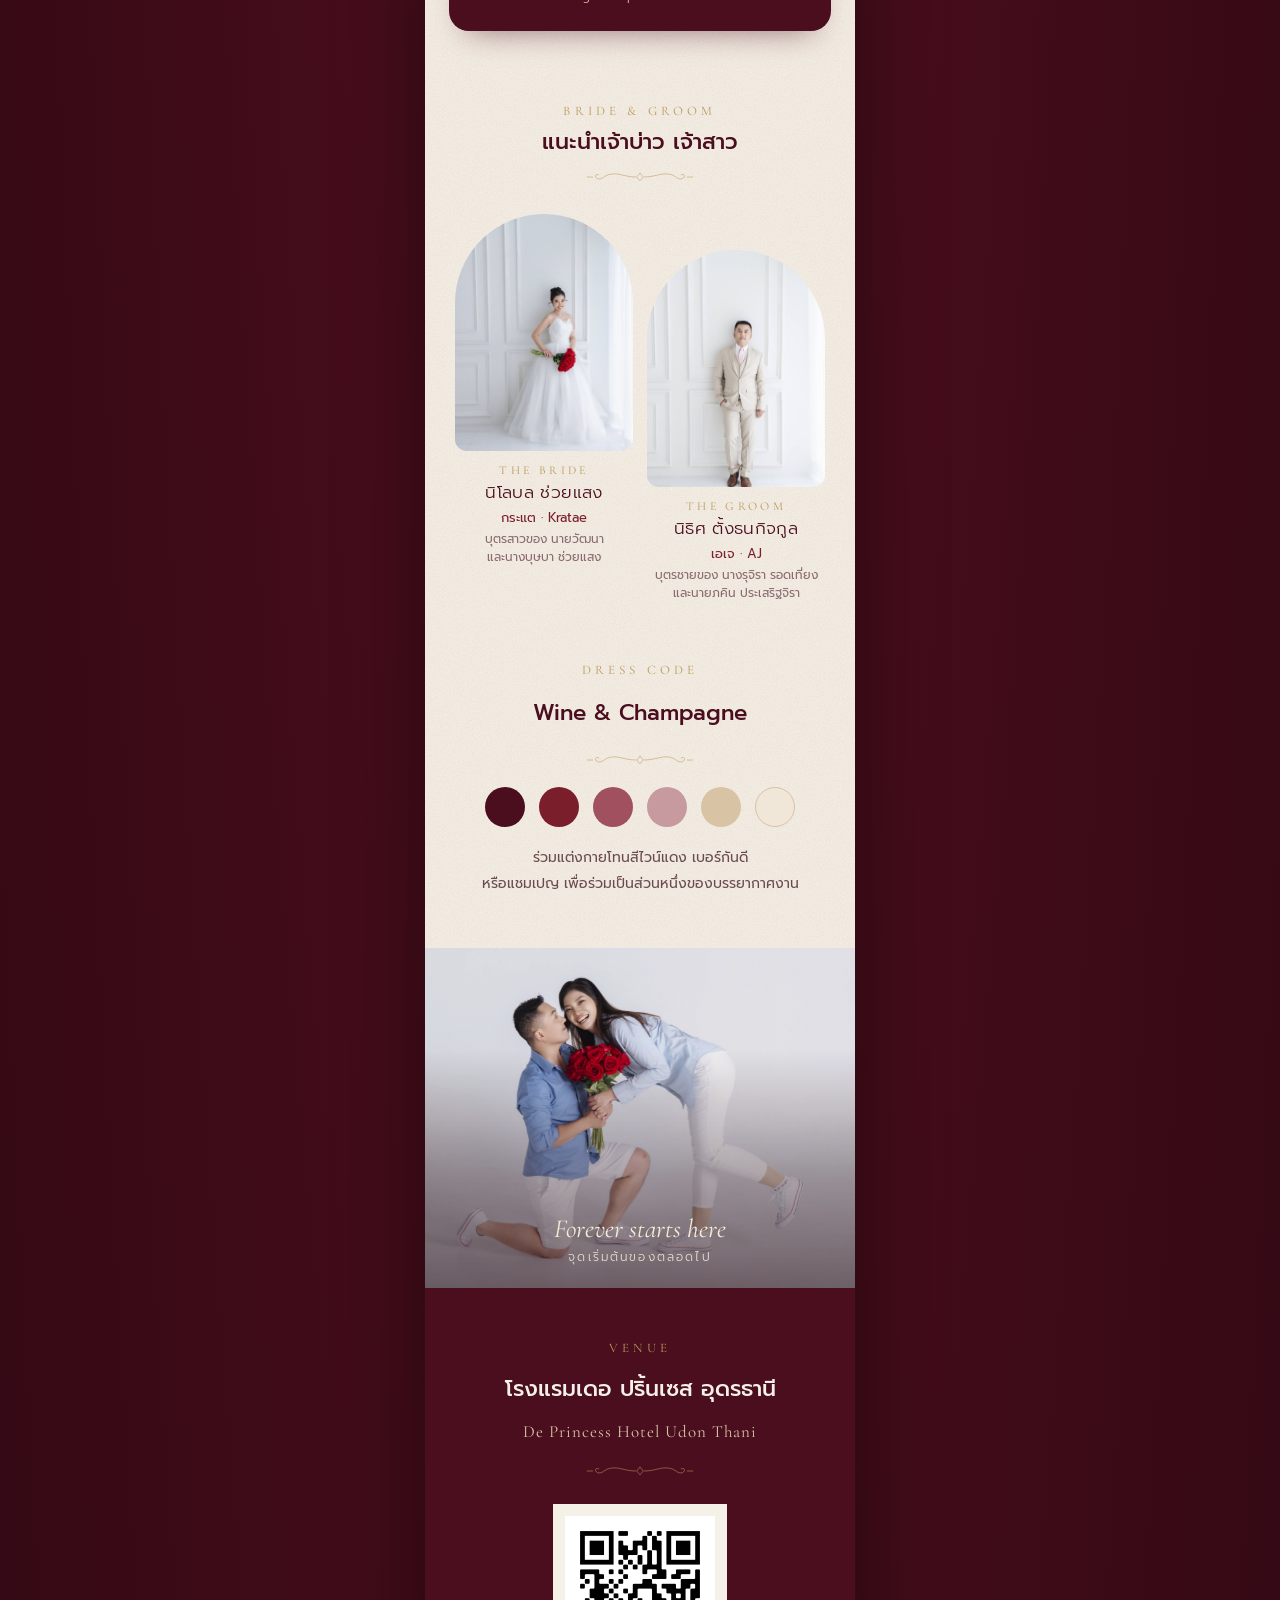
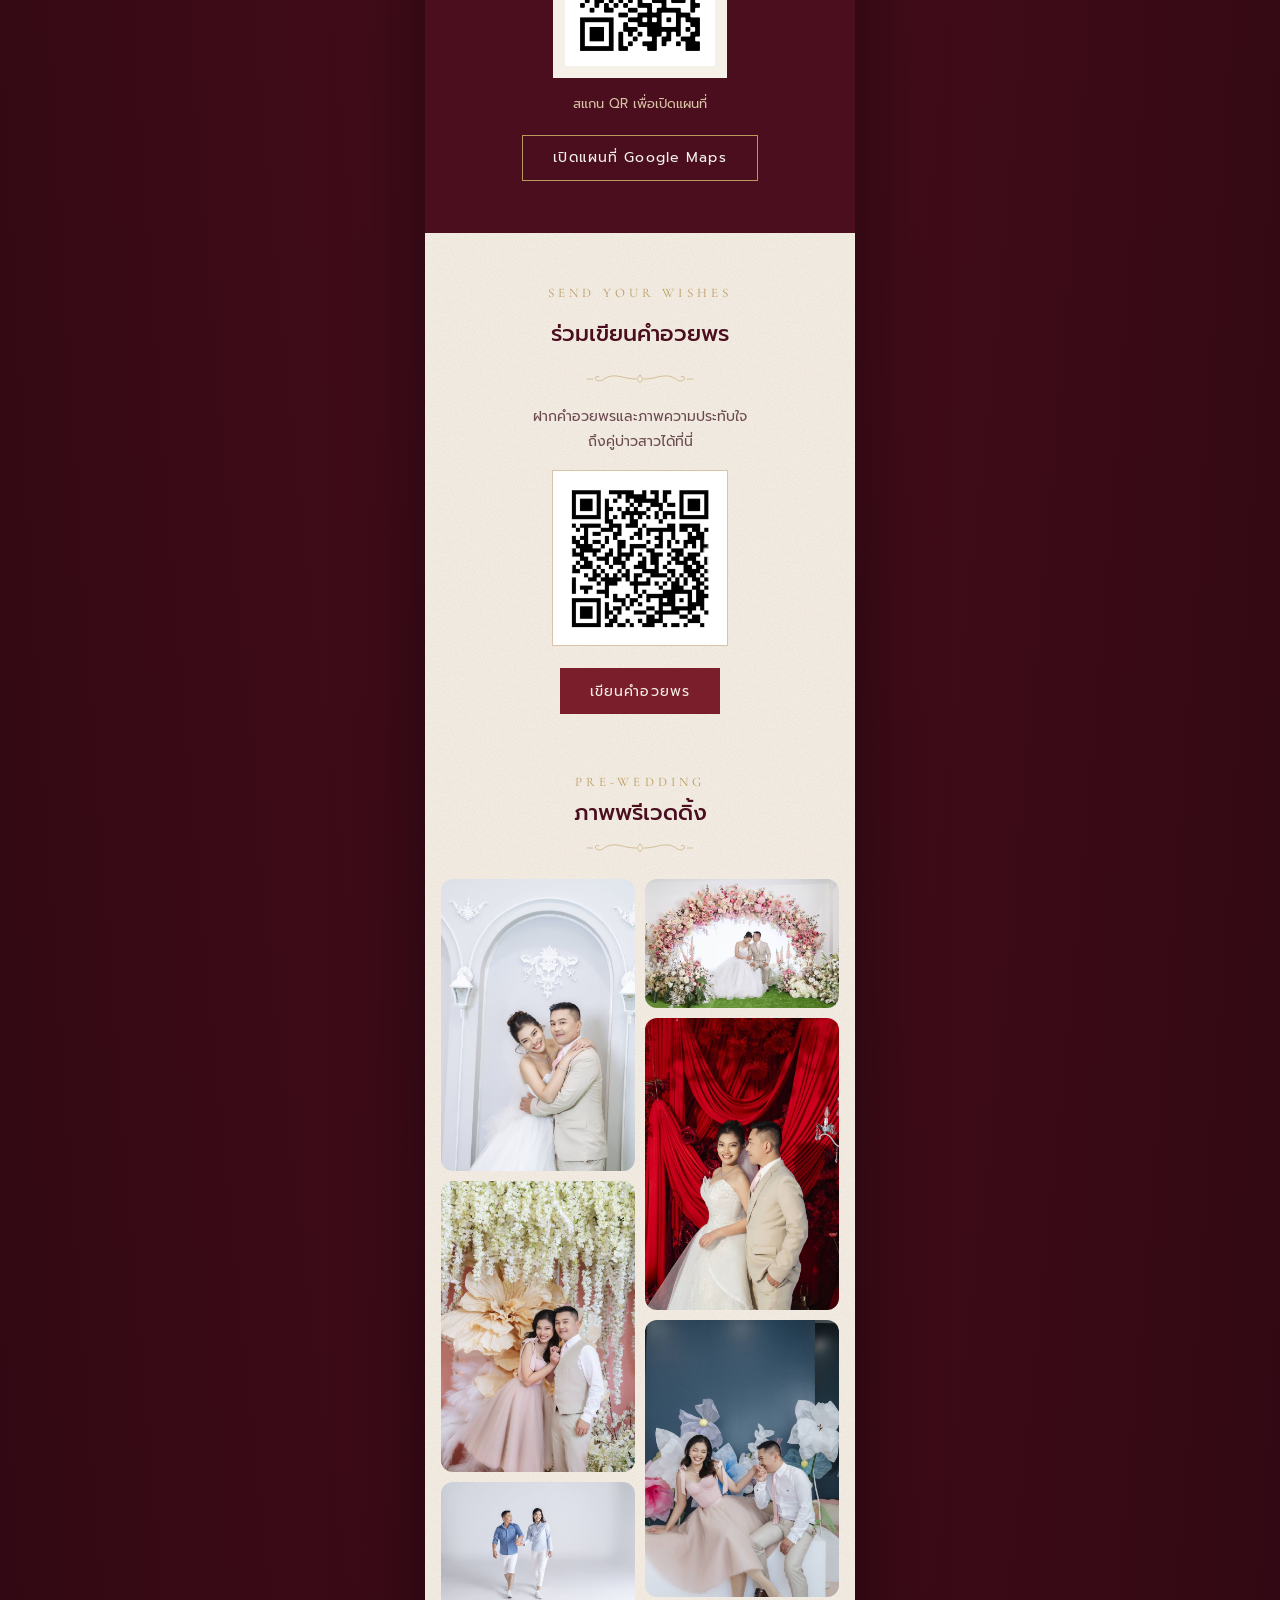
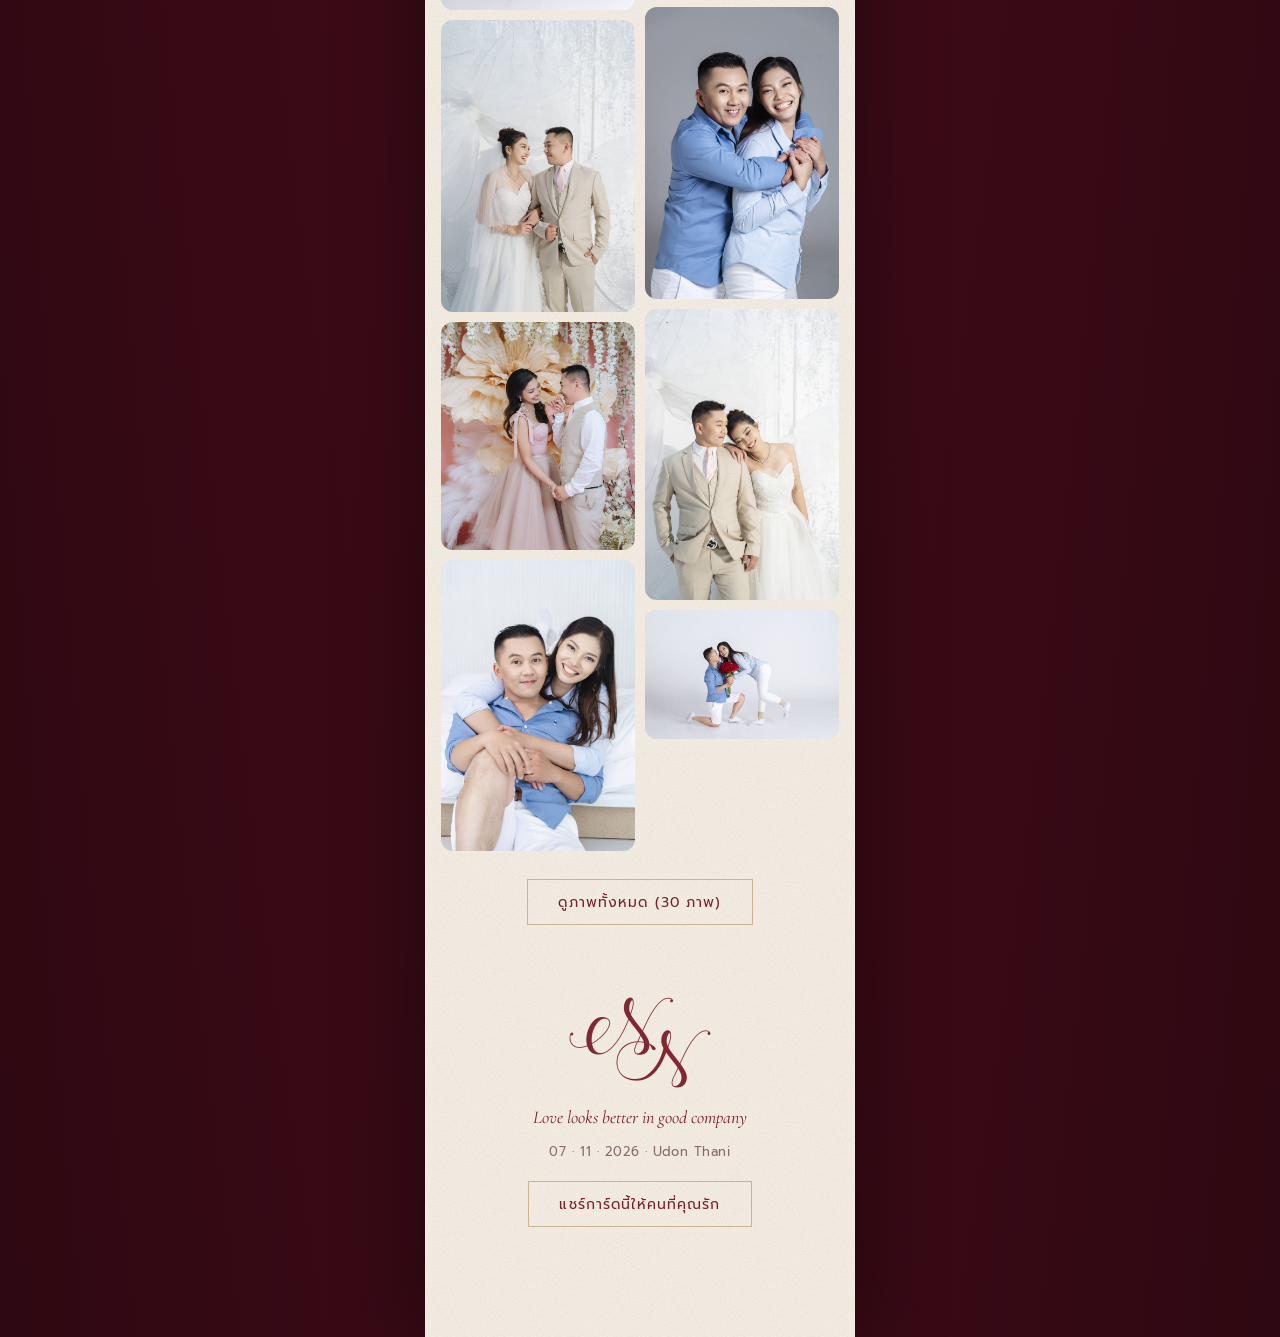
==== commit d2b88032: "fix: cache-bust CSS/JS so phones get updates; add Mr. Pakin to groom's parents line Stale cached mai" ====
--- a/index.html
+++ b/index.html
@@ -20,10 +20,10 @@
 <link rel="preconnect" href="https://fonts.googleapis.com">
 <link rel="preconnect" href="https://fonts.gstatic.com" crossorigin>
 <link href="https://fonts.googleapis.com/css2?family=Cormorant+Garamond:ital,wght@0,400;0,500;0,600;1,400&family=Prompt:wght@200;300;400;500;600&display=swap" rel="stylesheet">
-<link rel="stylesheet" href="styles.css">
-<link rel="stylesheet" href="intro.css">
-<link rel="stylesheet" href="decor.css">
-<link rel="stylesheet" href="extras.css">
+<link rel="stylesheet" href="styles.css?v=202609242137">
+<link rel="stylesheet" href="intro.css?v=202609242137">
+<link rel="stylesheet" href="decor.css?v=202609242137">
+<link rel="stylesheet" href="extras.css?v=202609242137">
 </head>
 <body>
 <svg width="0" height="0" style="position:absolute" aria-hidden="true">
@@ -188,7 +188,7 @@
           <div class="person__role">The Groom</div>
           <div class="person__name">นิธิศ ตั้งธนกิจกูล</div>
           <div class="person__nick">เอเจ · AJ</div>
-          <div class="person__parents">บุตรชายของ<br>นางรุจิรา รอดเที่ยง</div>
+          <div class="person__parents">บุตรชายของ นางรุจิรา รอดเที่ยง<br>และนายภคิน ประเสริฐจิรา</div>
         </div>
       </div>
     </div>
@@ -307,11 +307,11 @@
   <div class="lightbox__count"></div>
 </div>
 
-<script src="guest.js"></script>
-<script src="main.js"></script>
-<script src="intro.js"></script>
-<script src="gallery.js"></script>
-<script src="scratch.js"></script>
-<script src="fx.js"></script>
+<script src="guest.js?v=202609242137"></script>
+<script src="main.js?v=202609242137"></script>
+<script src="intro.js?v=202609242137"></script>
+<script src="gallery.js?v=202609242137"></script>
+<script src="scratch.js?v=202609242137"></script>
+<script src="fx.js?v=202609242137"></script>
 </body>
 </html>
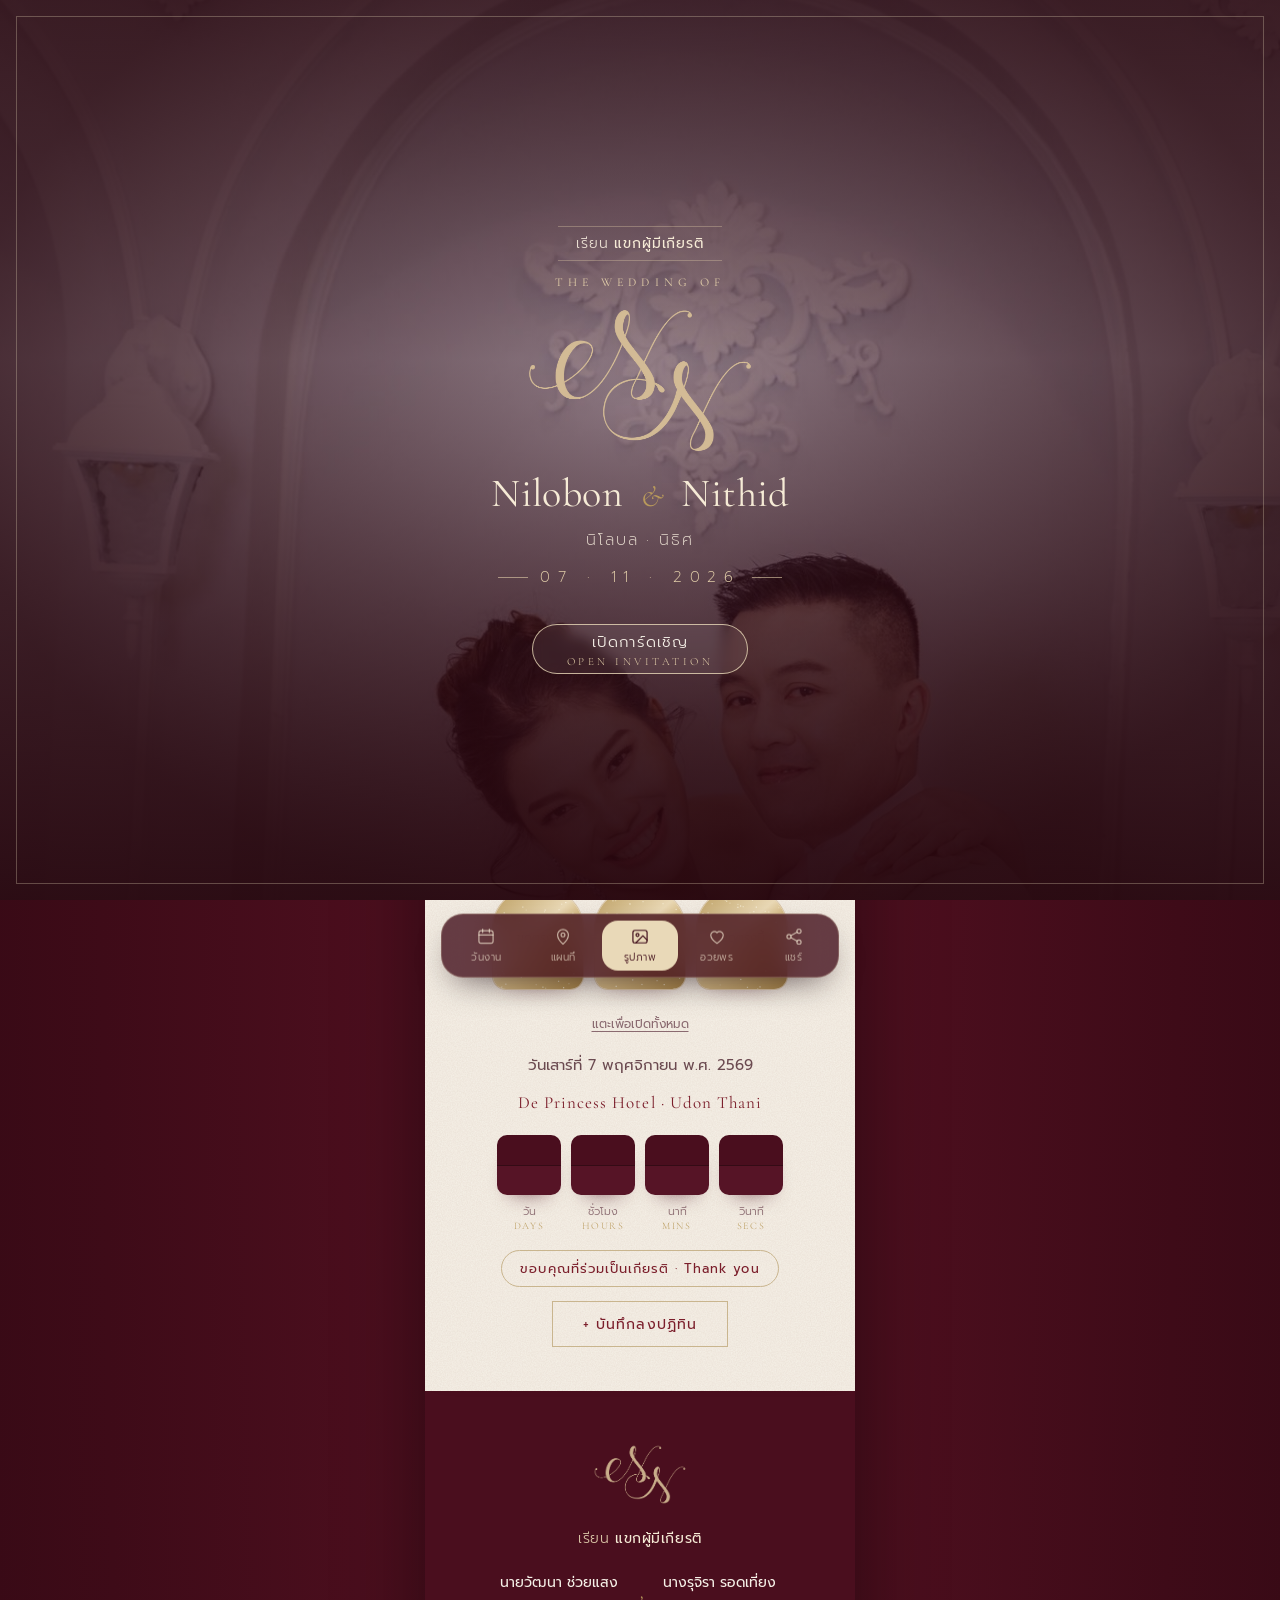
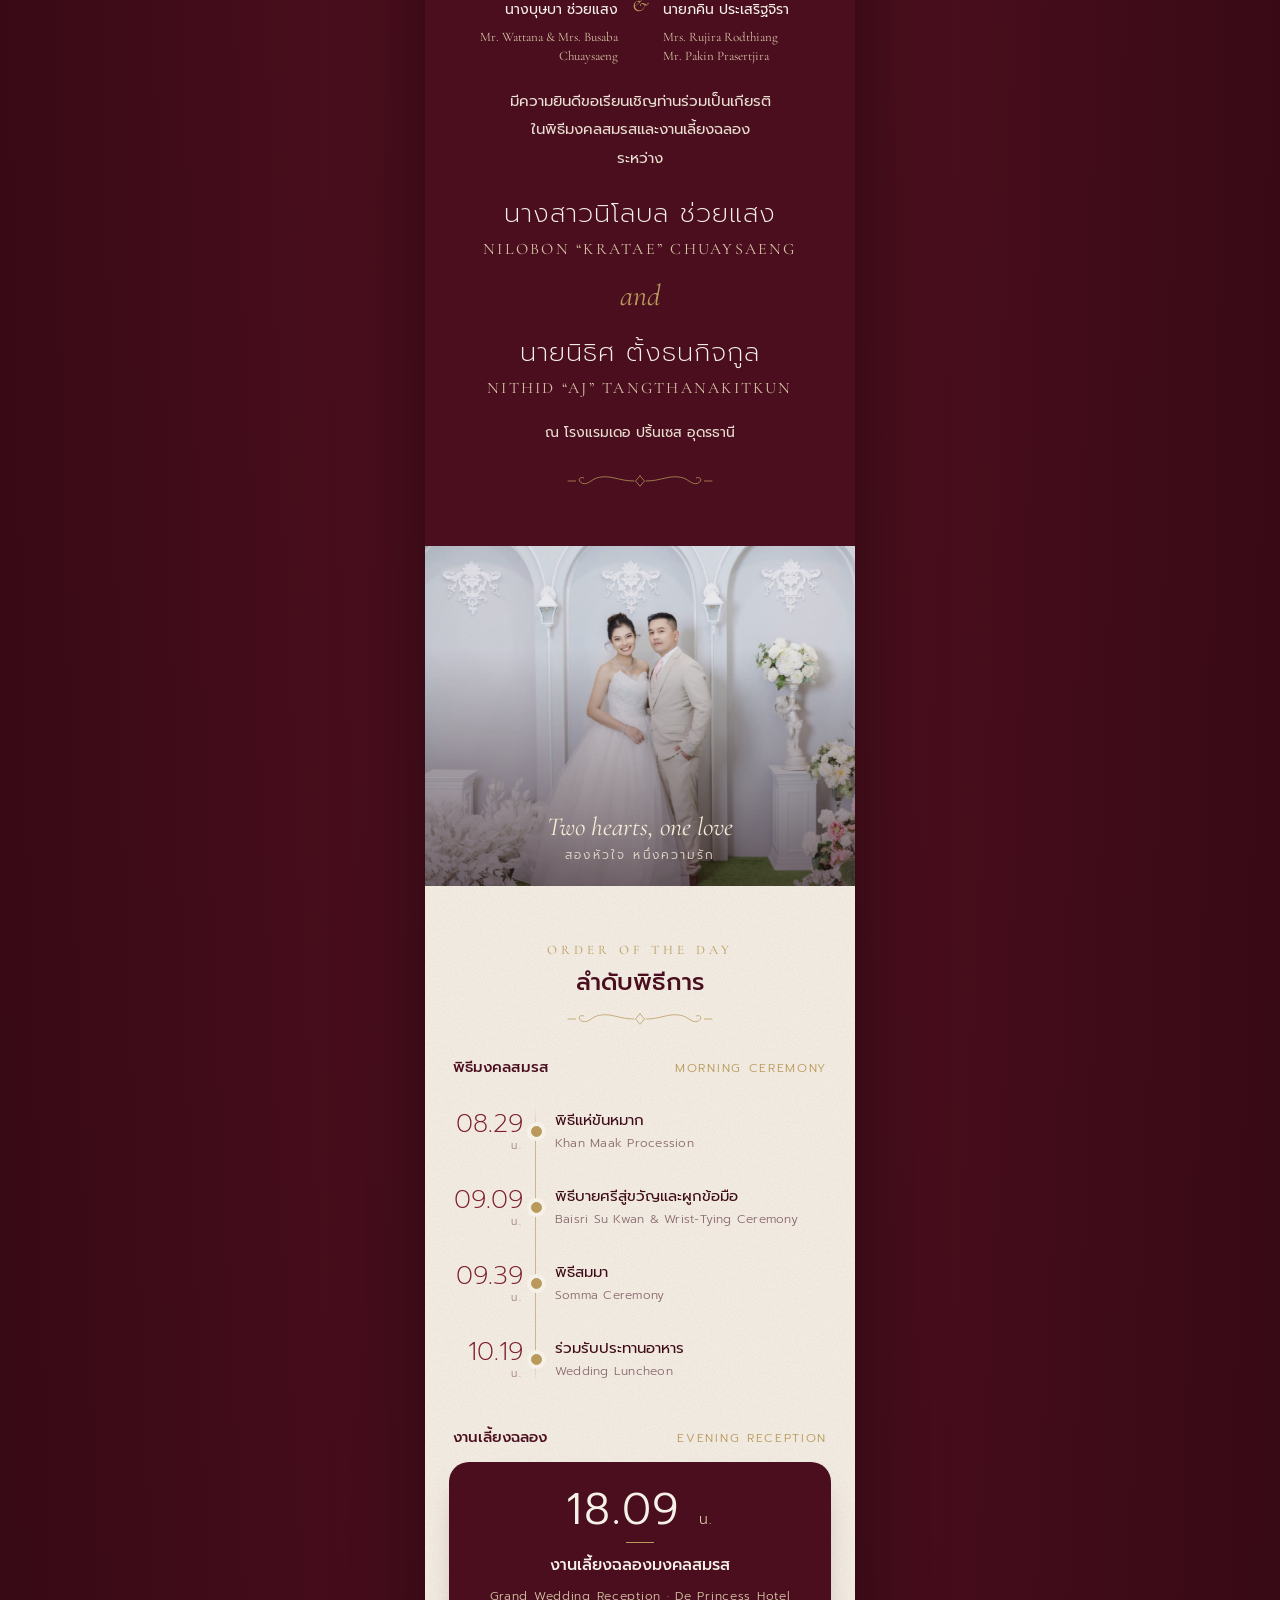
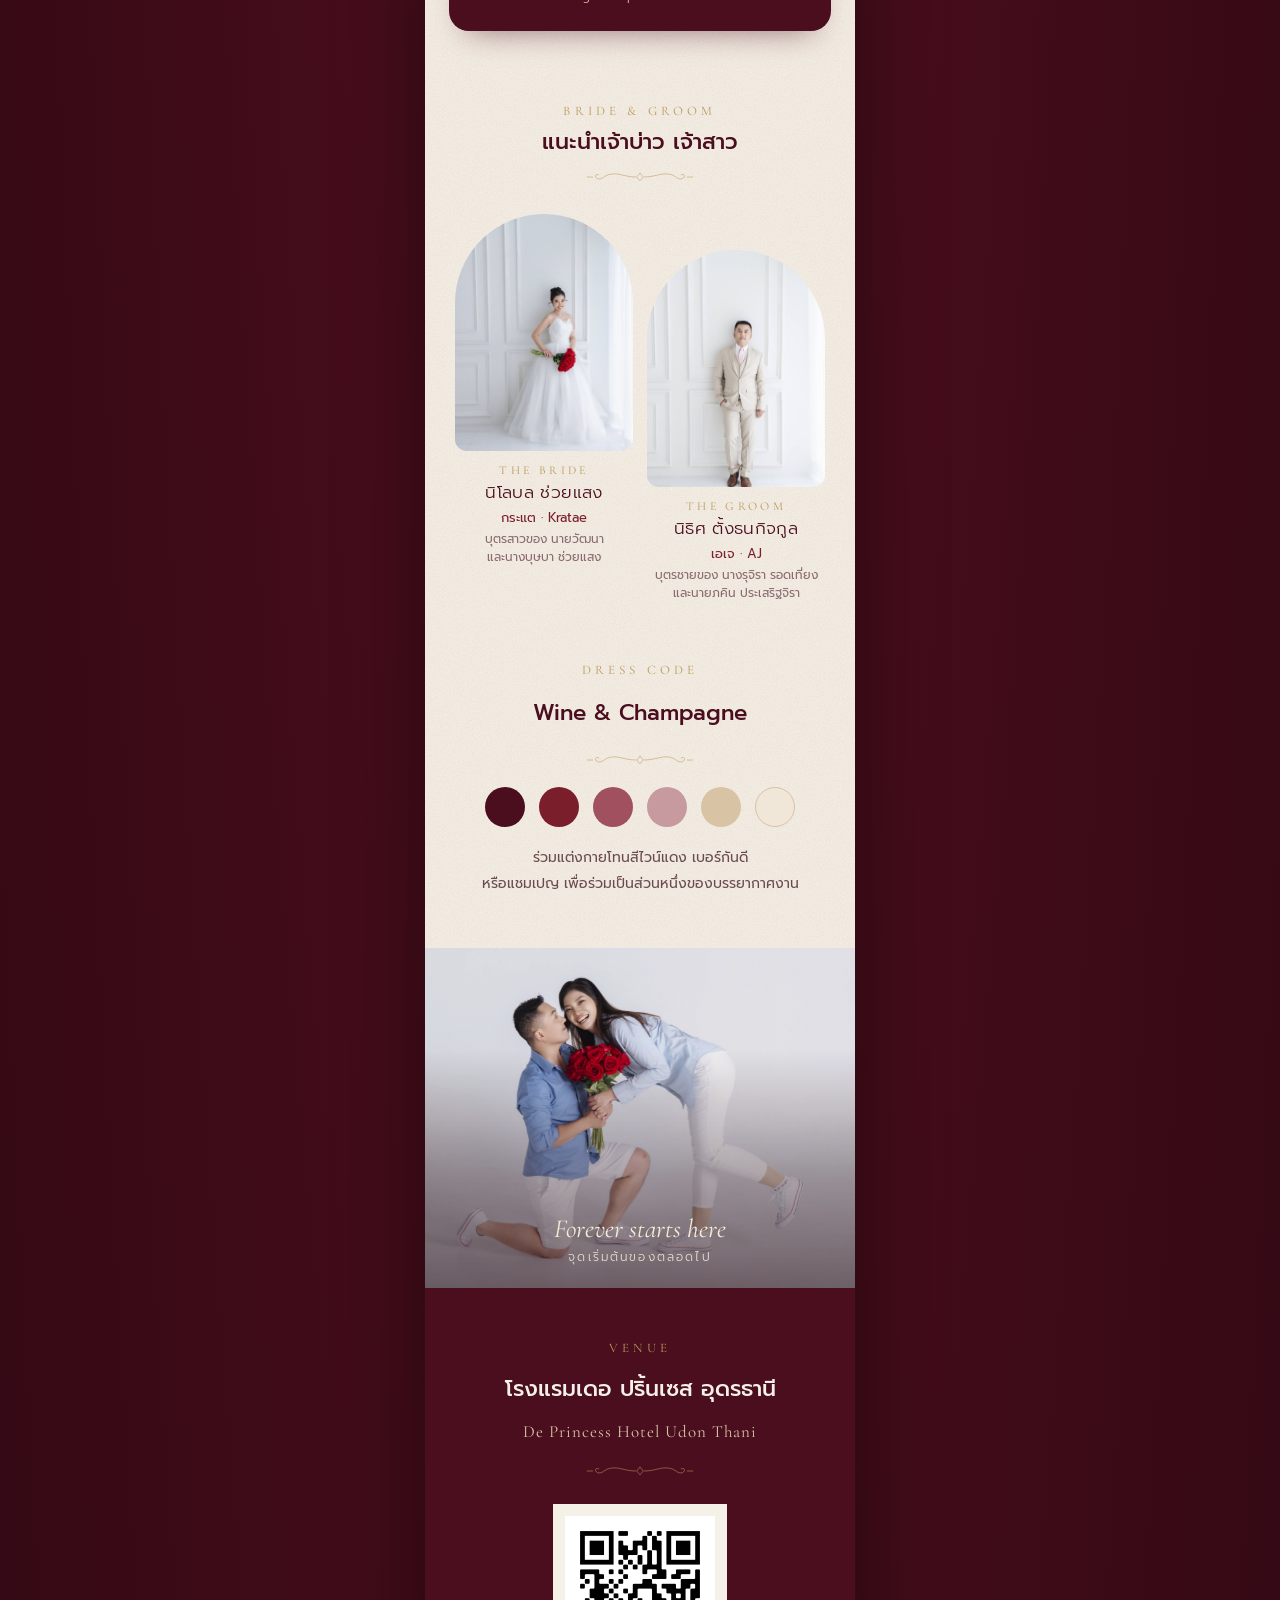
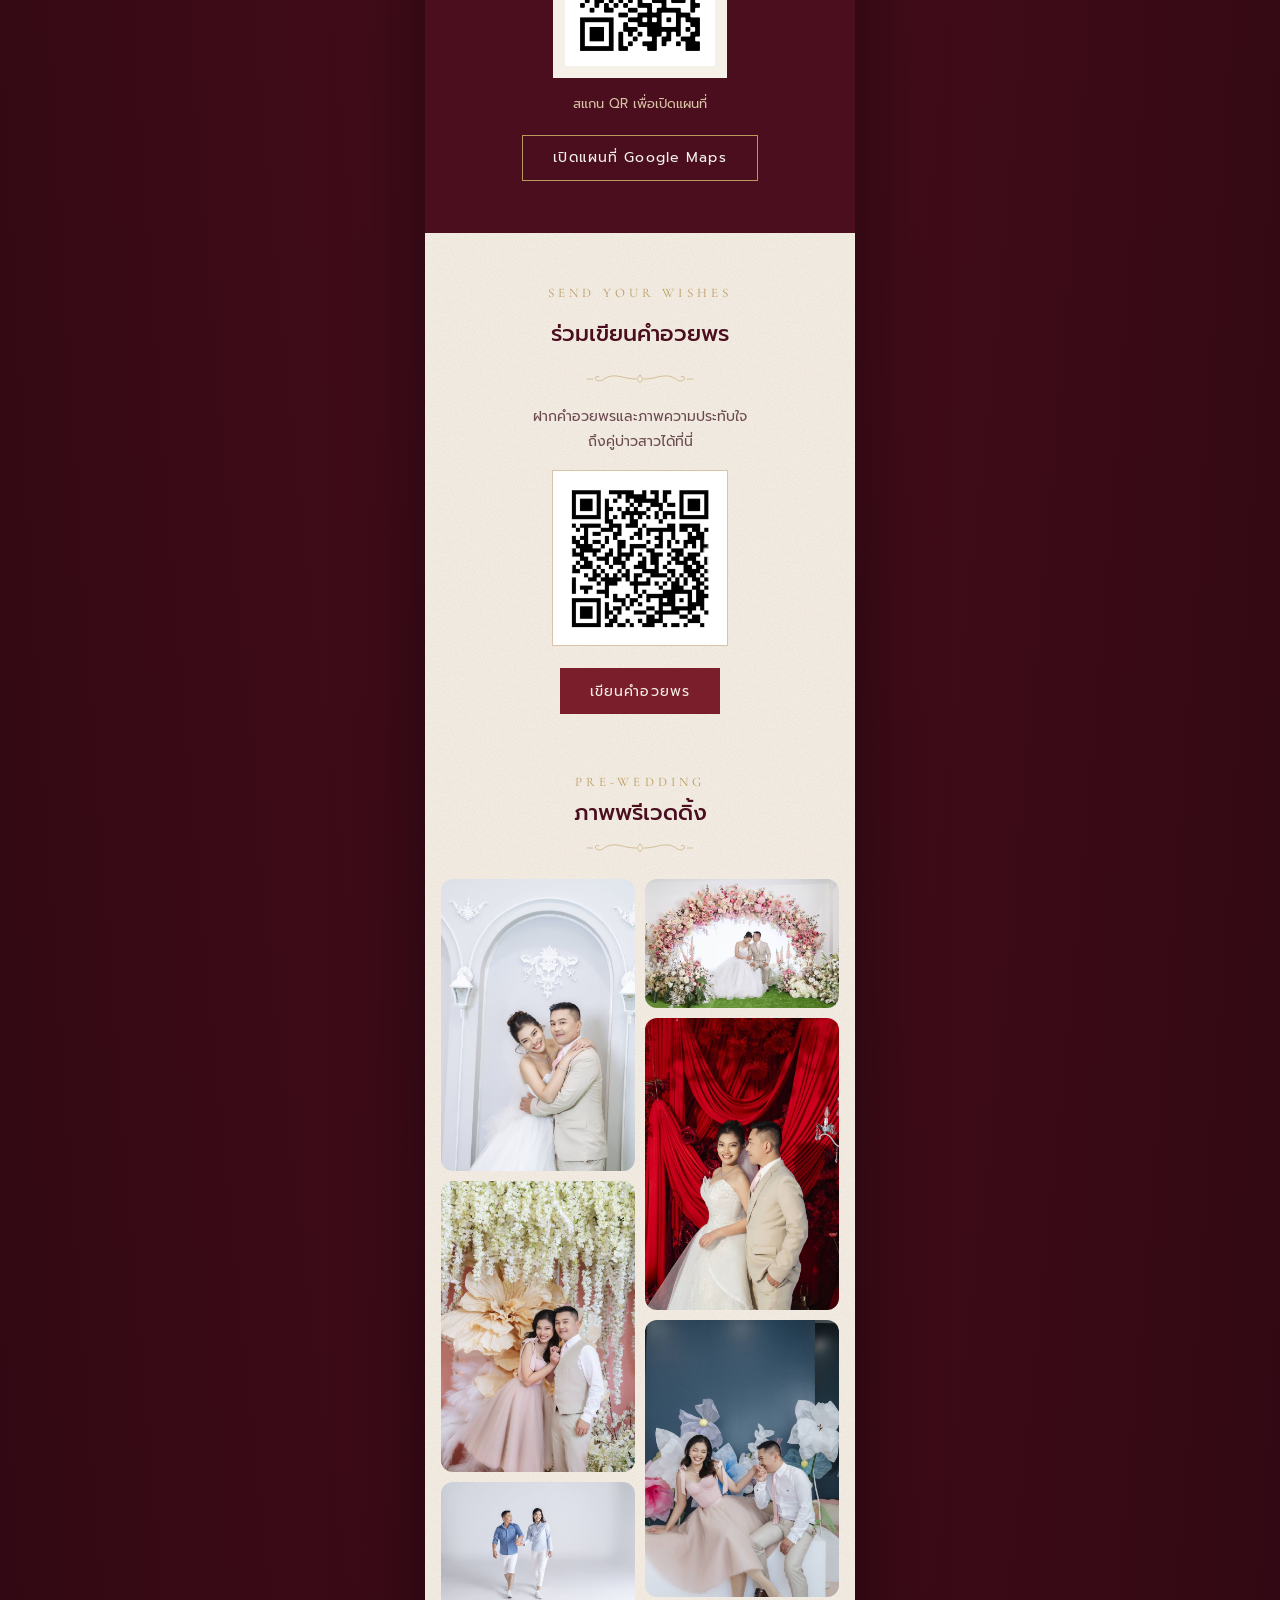
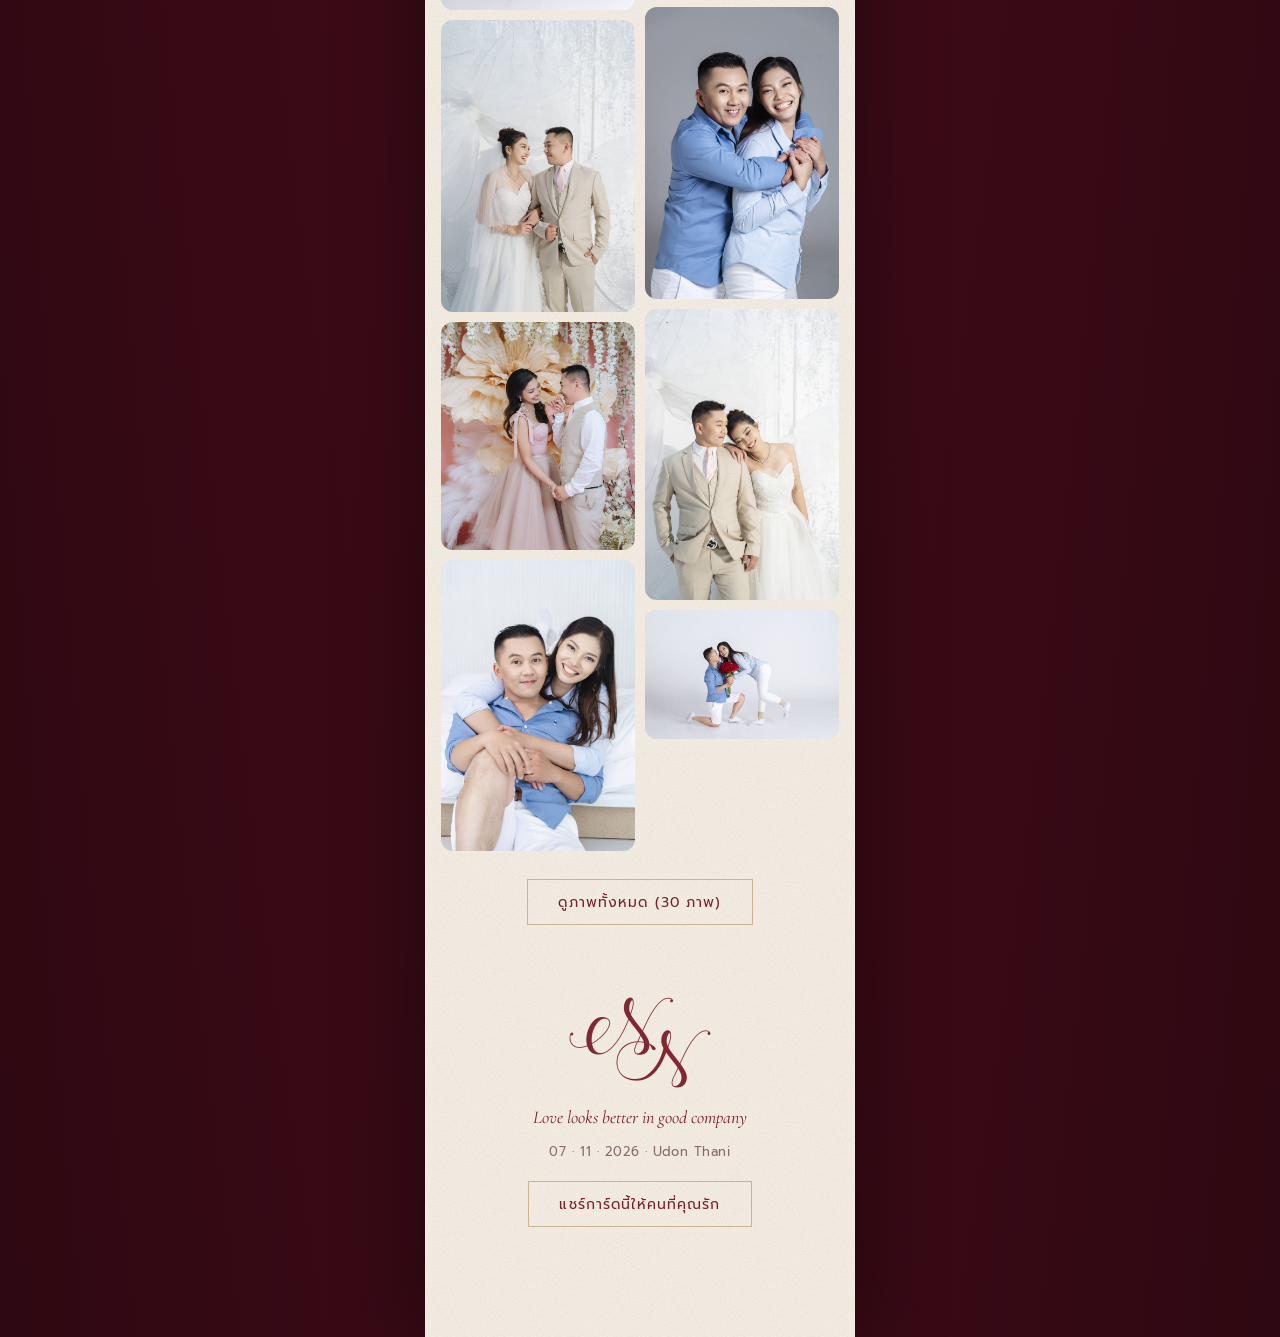
==== commit f3c7307a: "refactor: organize into css/, js/, assets/{brand,images,photos}, design/ - Split CSS by page section" ====
--- a/index.html
+++ b/index.html
@@ -10,20 +10,22 @@
 <meta property="og:title" content="Nilobon &amp; Nithid · 07.11.2026">
 <meta property="og:description" content="ขอเรียนเชิญร่วมเป็นเกียรติในพิธีมงคลสมรส · วันเสาร์ที่ 7 พฤศจิกายน 2569 · โรงแรมเดอ ปริ้นเซส อุดรธานี">
 <meta property="og:url" content="https://phumchai1515-prog.github.io/nilobon-nithid-wedding/">
-<meta property="og:image" content="https://phumchai1515-prog.github.io/nilobon-nithid-wedding/assets/og.jpg">
+<meta property="og:image" content="https://phumchai1515-prog.github.io/nilobon-nithid-wedding/assets/images/og.jpg">
 <meta property="og:image:width" content="1200">
 <meta property="og:image:height" content="630">
 <meta name="twitter:card" content="summary_large_image">
-<link rel="icon" href="assets/favicon.png">
-<link rel="apple-touch-icon" href="assets/favicon.png">
+<link rel="icon" href="assets/brand/favicon.png">
+<link rel="apple-touch-icon" href="assets/brand/favicon.png">
 <script>document.documentElement.classList.add('js')</script>
 <link rel="preconnect" href="https://fonts.googleapis.com">
 <link rel="preconnect" href="https://fonts.gstatic.com" crossorigin>
 <link href="https://fonts.googleapis.com/css2?family=Cormorant+Garamond:ital,wght@0,400;0,500;0,600;1,400&family=Prompt:wght@200;300;400;500;600&display=swap" rel="stylesheet">
-<link rel="stylesheet" href="styles.css?v=202609242137">
-<link rel="stylesheet" href="intro.css?v=202609242137">
-<link rel="stylesheet" href="decor.css?v=202609242137">
-<link rel="stylesheet" href="extras.css?v=202609242137">
+<link rel="stylesheet" href="css/base.css?v=202609242145">
+<link rel="stylesheet" href="css/intro.css?v=202609242145">
+<link rel="stylesheet" href="css/hero.css?v=202609242145">
+<link rel="stylesheet" href="css/sections.css?v=202609242145">
+<link rel="stylesheet" href="css/gallery.css?v=202609242145">
+<link rel="stylesheet" href="css/effects.css?v=202609242145">
 </head>
 <body>
 <svg width="0" height="0" style="position:absolute" aria-hidden="true">
@@ -47,7 +49,7 @@
   <div class="intro__content">
     <div class="intro__guest">เรียน <b data-guest>แขกผู้มีเกียรติ</b></div>
     <div class="intro__eyebrow">The Wedding of</div>
-    <img class="intro__mono" src="assets/monogram-gold.png" alt="Nilobon &amp; Nithid monogram">
+    <img class="intro__mono" src="assets/brand/monogram-gold.png" alt="Nilobon &amp; Nithid monogram">
     <div class="intro__names">Nilobon <em>&amp;</em> Nithid</div>
     <div class="intro__th">นิโลบล · นิธิศ</div>
     <div class="intro__date">07 · 11 · 2026</div>
@@ -61,11 +63,11 @@
 
   <!-- Cover -->
   <header class="cover">
-    <img src="assets/cover.jpg" alt="นิโลบล และ นิธิศ" fetchpriority="high">
+    <img class="cover__photo" src="assets/images/cover.jpg" alt="นิโลบล และ นิธิศ" fetchpriority="high">
     <div class="cover__fade"></div>
     <div class="cover__label">The Wedding of</div>
     <div class="cover__names">
-      <span class="shimmer cover__logo"><img src="assets/logo-names-light.png" alt="Nilobon &amp; Nithid"></span>
+      <span class="shimmer cover__logo"><img src="assets/brand/logo-names-light.png" alt="Nilobon &amp; Nithid"></span>
       <div class="cover__sub">07 · 11 · 2026</div>
     </div>
   </header>
@@ -85,10 +87,10 @@
     <div class="date__th">วันเสาร์ที่ 7 พฤศจิกายน พ.ศ. 2569</div>
     <div class="date__venue">De Princess Hotel · Udon Thani</div>
     <div class="countdown" id="countdown" hidden>
-      <div class="countdown__unit"><div class="flip flip-shadow" data-unit="days"></div><span class="countdown__label">วัน<i>Days</i></span></div>
-      <div class="countdown__unit"><div class="flip flip-shadow" data-unit="hours"></div><span class="countdown__label">ชั่วโมง<i>Hours</i></span></div>
-      <div class="countdown__unit"><div class="flip flip-shadow" data-unit="minutes"></div><span class="countdown__label">นาที<i>Mins</i></span></div>
-      <div class="countdown__unit"><div class="flip flip-shadow" data-unit="seconds"></div><span class="countdown__label">วินาที<i>Secs</i></span></div>
+      <div class="countdown__unit"><div class="flip" data-unit="days"></div><span class="countdown__label">วัน<i>Days</i></span></div>
+      <div class="countdown__unit"><div class="flip" data-unit="hours"></div><span class="countdown__label">ชั่วโมง<i>Hours</i></span></div>
+      <div class="countdown__unit"><div class="flip" data-unit="minutes"></div><span class="countdown__label">นาที<i>Mins</i></span></div>
+      <div class="countdown__unit"><div class="flip" data-unit="seconds"></div><span class="countdown__label">วินาที<i>Secs</i></span></div>
     </div>
     <div class="pill" id="countdown-message" hidden></div>
     <a class="btn btn--ghost" href="wedding.ics" download="Nilobon-Nithid-Wedding.ics">+ บันทึกลงปฏิทิน</a>
@@ -96,7 +98,7 @@
 
   <!-- Invitation -->
   <section class="invite dark reveal">
-    <span class="shimmer"><img class="invite__mono" src="assets/monogram-gold.png" alt="" loading="lazy"></span>
+    <span class="shimmer"><img class="invite__mono" src="assets/brand/monogram-gold.png" alt="" loading="lazy"></span>
     <div class="invite__guest">เรียน <b data-guest>แขกผู้มีเกียรติ</b></div>
     <div class="parents">
       <div class="parents__col parents__col--left">
@@ -221,7 +223,7 @@
     <div class="title">โรงแรมเดอ ปริ้นเซส อุดรธานี</div>
     <div class="venue__en">De Princess Hotel Udon Thani</div>
     <svg class="ornament reveal ornament--sm" aria-hidden="true"><use href="#ornament"/></svg>
-    <div class="qr" style="margin-top:8px"><img src="assets/qr-map.jpg" alt="QR แผนที่ไปงาน" loading="lazy"></div>
+    <div class="qr" style="margin-top:8px"><img src="assets/images/qr-map.jpg" alt="QR แผนที่ไปงาน" loading="lazy"></div>
     <div class="hint">สแกน QR เพื่อเปิดแผนที่</div>
     <a class="btn btn--outline" href="https://www.google.com/maps/search/?api=1&amp;query=De+Princess+Hotel+Udon+Thani" target="_blank" rel="noopener">เปิดแผนที่ Google Maps</a>
   </section>
@@ -232,7 +234,7 @@
     <div class="title">ร่วมเขียนคำอวยพร</div>
     <svg class="ornament reveal ornament--sm" aria-hidden="true"><use href="#ornament"/></svg>
     <p>ฝากคำอวยพรและภาพความประทับใจ<br>ถึงคู่บ่าวสาวได้ที่นี่</p>
-    <div class="qr qr--light"><img src="assets/qr-wish.jpg" alt="QR เขียนคำอวยพร" loading="lazy"></div>
+    <div class="qr qr--light"><img src="assets/images/qr-wish.jpg" alt="QR เขียนคำอวยพร" loading="lazy"></div>
     <a class="btn btn--solid" href="https://wish-v2.photowish.com/?eventId=3A789A9A" target="_blank" rel="noopener">เขียนคำอวยพร</a>
   </section>
 
@@ -280,7 +282,7 @@
 
   <!-- Footer -->
   <footer class="footer">
-    <span class="shimmer"><img src="assets/monogram-wine.png" alt="Nilobon &amp; Nithid monogram" loading="lazy"></span>
+    <span class="shimmer"><img src="assets/brand/monogram-wine.png" alt="Nilobon &amp; Nithid monogram" loading="lazy"></span>
     <div class="footer__quote">Love looks better in good company</div>
     <div class="footer__meta">07 · 11 · 2026 · Udon Thani</div>
     <button class="btn btn--ghost" type="button" data-share>แชร์การ์ดนี้ให้คนที่คุณรัก</button>
@@ -307,11 +309,13 @@
   <div class="lightbox__count"></div>
 </div>
 
-<script src="guest.js?v=202609242137"></script>
-<script src="main.js?v=202609242137"></script>
-<script src="intro.js?v=202609242137"></script>
-<script src="gallery.js?v=202609242137"></script>
-<script src="scratch.js?v=202609242137"></script>
-<script src="fx.js?v=202609242137"></script>
+<script src="js/guest.js?v=202609242145"></script>
+<script src="js/countdown.js?v=202609242145"></script>
+<script src="js/scroll.js?v=202609242145"></script>
+<script src="js/intro.js?v=202609242145"></script>
+<script src="js/gallery.js?v=202609242145"></script>
+<script src="js/scratch.js?v=202609242145"></script>
+<script src="js/effects.js?v=202609242145"></script>
+<script src="js/dock.js?v=202609242145"></script>
 </body>
 </html>
--- a/css/base.css
+++ b/css/base.css
@@ -0,0 +1,107 @@
+/* ==========================================================================
+   Base — design tokens, page frame, shared components
+   ========================================================================== */
+
+:root {
+  --wine-deep: #3E0B18;
+  --wine: #4A0E1E;
+  --burgundy: #7B1E2B;
+  --rose: #A0505E;
+  --blush: #C79AA0;
+  --gold: #B99A5B;
+  --gold-line: #C9B58E;
+  --sand: #D8C3A5;
+  --sand-light: #EADFD2;
+  --cream: #F6F1E8;
+  --tile: #F6EEE6;
+  --muted: #6B4A50;
+  --muted-2: #8A6A70;
+  --serif: 'Cormorant Garamond', serif;
+  --paper: url("data:image/svg+xml,%3Csvg xmlns='http://www.w3.org/2000/svg' width='240' height='240'%3E%3Cfilter id='n'%3E%3CfeTurbulence type='fractalNoise' baseFrequency='.8' numOctaves='3' stitchTiles='stitch'/%3E%3CfeColorMatrix values='0 0 0 0 .42 0 0 0 0 .28 0 0 0 0 .2 0 0 0 .16 0'/%3E%3C/filter%3E%3Crect width='100%25' height='100%25' filter='url(%23n)'/%3E%3C/svg%3E");
+}
+
+/* ---------- Reset ---------- */
+* { box-sizing: border-box; }
+html, body { margin: 0; padding: 0; background: var(--wine-deep); }
+body {
+  font-family: 'Prompt', sans-serif;
+  -webkit-font-smoothing: antialiased;
+  color: var(--wine-deep);
+}
+body.is-locked { overflow: hidden; }
+img { display: block; max-width: 100%; }
+a { text-decoration: none; }
+
+/* ---------- Page frame: phone-width card centred on wine ---------- */
+.stage {
+  min-height: 100vh;
+  display: flex;
+  justify-content: center;
+  background: radial-gradient(ellipse at 50% 0%, #5A1224 0%, var(--wine-deep) 60%, #2E0812 100%);
+}
+.card {
+  width: 100%;
+  max-width: 430px;
+  background-color: var(--cream);
+  background-image: var(--paper);
+  box-shadow: 0 0 80px rgba(0, 0, 0, .45);
+  overflow: hidden;
+}
+.dark { background: var(--wine); color: var(--cream); }
+.dark .title { color: var(--cream); }
+
+/* ---------- Section headings ---------- */
+.section-head { text-align: center; display: flex; flex-direction: column; align-items: center; gap: 6px; }
+.eyebrow {
+  font-family: var(--serif);
+  font-size: 13px;
+  letter-spacing: .32em;
+  text-transform: uppercase;
+  color: var(--gold);
+}
+.title { font-size: 22px; font-weight: 500; color: var(--wine); }
+.rule { width: 44px; height: 1px; background: var(--gold); }
+
+/* Gold flourish that draws itself (SVG symbol #ornament in index.html) */
+.ornament {
+  display: block; width: 150px; height: 18px; margin: 4px auto 0;
+  color: var(--gold); fill: none; stroke: currentColor; stroke-width: 1; stroke-linecap: round;
+  stroke-dasharray: 1; stroke-dashoffset: 1;
+  transition: stroke-dashoffset 1.8s cubic-bezier(.45, 0, .2, 1) .2s;
+}
+.ornament--sm { width: 110px; }
+.ornament.is-visible, .is-visible .ornament { stroke-dashoffset: 0; }
+
+/* ---------- Buttons ---------- */
+.btn {
+  margin-top: 6px; display: inline-flex; align-items: center; justify-content: center;
+  min-height: 46px; padding: 0 30px; font-size: 14px; letter-spacing: .08em;
+  font-family: inherit; cursor: pointer; transition: background .2s, color .2s;
+}
+.btn--outline { border: 1px solid var(--gold); color: var(--cream); background: transparent; }
+.btn--outline:hover { background: var(--gold); color: var(--wine-deep); }
+.btn--solid { background: var(--burgundy); color: var(--cream); border: 0; }
+.btn--solid:hover { background: var(--wine); }
+.btn--ghost { border: 1px solid var(--gold-line); color: var(--burgundy); background: transparent; }
+.btn--ghost:hover { background: var(--tile); }
+
+.pill {
+  margin-top: 10px; padding: 8px 18px;
+  border: 1px solid var(--gold-line); border-radius: 999px;
+  font-size: 13px; color: var(--burgundy); letter-spacing: .08em;
+}
+
+/* ---------- Fade-up on scroll (js/scroll.js adds .is-visible) ---------- */
+.reveal { opacity: 0; transform: translateY(14px); transition: opacity .8s ease, transform .8s ease; }
+.reveal.is-visible { opacity: 1; transform: none; }
+.ornament.reveal { opacity: 1; transform: none; }
+
+/* ---------- Shared keyframes ---------- */
+@keyframes fadeIn { from { opacity: 0; } to { opacity: 1; } }
+@keyframes riseIn { from { opacity: 0; transform: translateY(16px); } to { opacity: 1; transform: none; } }
+@keyframes popIn { from { transform: scale(.6); opacity: 0; } to { transform: none; opacity: 1; } }
+
+@media (prefers-reduced-motion: reduce) {
+  .reveal { opacity: 1; transform: none; transition: none; }
+  .ornament { stroke-dashoffset: 0; transition: none; }
+}
--- a/css/intro.css
+++ b/css/intro.css
@@ -0,0 +1,123 @@
+/* ==========================================================================
+   Opening screen — photo slideshow, monogram, names, "open invitation"
+   Behaviour: js/intro.js
+   ========================================================================== */
+
+.intro { display: none; }
+.js .intro {
+  position: fixed; inset: 0; z-index: 20;
+  display: flex; align-items: center; justify-content: center;
+  overflow: hidden; background: #1E050B;
+  transition: opacity 1.1s ease, transform 1.4s cubic-bezier(.3, 0, .2, 1);
+}
+.intro.is-opening { opacity: 0; transform: scale(1.12); pointer-events: none; }
+
+/* ---------- Background slideshow ---------- */
+.intro__slides { position: absolute; inset: 0; }
+.intro__slides img {
+  position: absolute; inset: 0; width: 100%; height: 100%;
+  object-fit: cover; object-position: 50% 25%;
+  opacity: 0; transform: scale(1.08);
+  transition: opacity 1.8s ease, transform 7s linear;
+}
+.intro__slides img.is-active { opacity: 1; transform: scale(1); }
+.intro__shade {
+  position: absolute; inset: 0;
+  background:
+    radial-gradient(ellipse at 50% 45%, rgba(62, 11, 24, .35) 0%, rgba(40, 6, 14, .78) 75%),
+    linear-gradient(180deg, rgba(30, 5, 11, .55) 0%, rgba(30, 5, 11, .2) 40%, rgba(30, 5, 11, .85) 100%);
+}
+.intro__frame {
+  position: absolute; inset: 16px; pointer-events: none;
+  border: 1px solid rgba(233, 217, 184, .3);
+  animation: frameIn 1.6s ease both;
+}
+
+/* ---------- Text block ---------- */
+.intro__content {
+  position: relative; z-index: 2;
+  width: min(380px, 88vw);
+  display: flex; flex-direction: column; align-items: center; gap: 14px;
+  text-align: center; color: var(--cream);
+}
+.intro__guest {
+  font-size: 14px; font-weight: 300; letter-spacing: .06em; color: #EADFD2;
+  padding: 6px 18px;
+  border-top: 1px solid rgba(227, 207, 170, .35); border-bottom: 1px solid rgba(227, 207, 170, .35);
+  animation: fadeIn 1s ease .1s both;
+}
+.intro__guest b { font-weight: 400; color: #F6EBD6; }
+.intro__eyebrow {
+  font-family: var(--serif); font-size: 12px; letter-spacing: .42em;
+  text-transform: uppercase; color: #E3CFAA;
+  animation: fadeIn 1s ease .3s both;
+}
+.intro__mono {
+  width: 62%;
+  clip-path: inset(0 100% 0 0);
+  animation: writeIn 2.4s cubic-bezier(.55, .1, .25, 1) .6s forwards,
+             glow 3.2s ease-in-out 3.2s infinite;
+}
+.intro__names {
+  font-family: var(--serif); font-weight: 400; font-size: 40px; line-height: 1.05;
+  color: #F6EBD6; letter-spacing: .01em; white-space: nowrap;
+}
+.intro__names em { font-style: italic; font-size: 30px; color: var(--gold); padding: 0 8px; }
+/* each letter is wrapped in .ch by js/intro.js */
+.intro__names .ch { display: inline-block; opacity: 0; transform: translateY(12px); filter: blur(6px); animation: charIn .9s ease forwards; }
+.intro__th { font-weight: 200; font-size: 16px; letter-spacing: .12em; color: #EADFD2; animation: riseIn 1s ease 3.4s both; }
+.intro__date {
+  display: flex; align-items: center; gap: 12px;
+  font-weight: 200; font-size: 15px; letter-spacing: .5em; color: #E3CFAA;
+  animation: riseIn 1s ease 3.6s both;
+}
+.intro__date::before, .intro__date::after { content: ''; width: 30px; height: 1px; background: rgba(227, 207, 170, .6); }
+
+.intro__open {
+  margin-top: 22px; min-height: 50px; padding: 0 34px;
+  display: inline-flex; flex-direction: column; align-items: center; justify-content: center; gap: 2px;
+  border: 1px solid rgba(233, 217, 184, .8); border-radius: 999px;
+  background: rgba(246, 241, 232, .08);
+  -webkit-backdrop-filter: blur(6px); backdrop-filter: blur(6px);
+  color: var(--cream); font-family: inherit; font-size: 15px; font-weight: 300; letter-spacing: .08em; cursor: pointer;
+  animation: riseIn 1s ease 3.9s both, pulse 2.4s ease-in-out 4.9s infinite;
+  transition: background .25s, color .25s;
+}
+.intro__open small { font-family: var(--serif); font-size: 11px; letter-spacing: .32em; text-transform: uppercase; color: #E3CFAA; }
+.intro__open:hover, .intro__open:focus-visible { background: var(--cream); color: var(--wine-deep); outline: none; }
+.intro__open:hover small, .intro__open:focus-visible small { color: var(--burgundy); }
+
+/* ---------- Gold sparkles (spawned by js/intro.js) ---------- */
+.sparkle {
+  position: absolute; z-index: 1; width: 3px; height: 3px; border-radius: 50%;
+  background: #F1E4C6; box-shadow: 0 0 8px 2px rgba(241, 228, 198, .55);
+  opacity: 0; animation: twinkle var(--dur, 4s) ease-in-out var(--delay, 0s) infinite;
+}
+
+@keyframes frameIn { from { opacity: 0; transform: scale(.97); } to { opacity: 1; transform: none; } }
+@keyframes charIn { to { opacity: 1; transform: none; filter: blur(0); } }
+@keyframes writeIn { to { clip-path: inset(0 0 0 0); } }
+@keyframes glow {
+  0%, 100% { filter: drop-shadow(0 0 0 rgba(233, 217, 184, 0)); }
+  50% { filter: drop-shadow(0 0 12px rgba(233, 217, 184, .5)); }
+}
+@keyframes pulse {
+  0%, 100% { box-shadow: 0 0 0 0 rgba(233, 217, 184, .4); }
+  50% { box-shadow: 0 0 0 10px rgba(233, 217, 184, 0); }
+}
+@keyframes twinkle {
+  0%, 100% { opacity: 0; transform: translateY(0) scale(.6); }
+  50% { opacity: 1; transform: translateY(-18px) scale(1); }
+}
+
+@media (max-width: 360px) {
+  .intro__names { font-size: 34px; }
+}
+
+@media (prefers-reduced-motion: reduce) {
+  .intro__mono { clip-path: none; animation: none; }
+  .intro__names .ch { opacity: 1; transform: none; filter: none; animation: none; }
+  .intro__guest, .intro__eyebrow, .intro__th, .intro__date, .intro__open, .intro__frame { animation: none; }
+  .intro, .intro__slides img { transition-duration: .01s; }
+  .sparkle { display: none; }
+}
--- a/css/hero.css
+++ b/css/hero.css
@@ -0,0 +1,124 @@
+/* ==========================================================================
+   Hero — cover photo, date sheet, scratch cards, flip countdown
+   Behaviour: js/scratch.js, js/countdown.js
+   ========================================================================== */
+
+/* ---------- Cover: full-screen photo with names over it ---------- */
+.cover {
+  position: relative; overflow: hidden; background: var(--wine-deep);
+  height: 92vh; height: 92svh; min-height: 560px; max-height: 820px;
+}
+.cover__photo {
+  position: absolute; inset: 0; width: 100%; height: 100%;
+  object-fit: cover; object-position: 50% 18%;
+}
+.cover__fade {
+  position: absolute; inset: 0;
+  background: linear-gradient(180deg,
+    rgba(30, 5, 11, .45) 0%, rgba(30, 5, 11, 0) 20%,
+    rgba(30, 5, 11, 0) 46%, rgba(46, 8, 18, .55) 64%,
+    rgba(46, 8, 18, .9) 82%, var(--wine-deep) 100%);
+}
+.cover__label {
+  position: absolute; top: 28px; left: 0; right: 0;
+  display: flex; align-items: center; justify-content: center; gap: 12px;
+  font-family: var(--serif); font-size: 12px; letter-spacing: .4em;
+  text-transform: uppercase; color: #F6EBD6; font-weight: 600;
+  text-shadow: 0 1px 12px rgba(30, 5, 11, .35);
+}
+.cover__label::before, .cover__label::after { content: ''; width: 26px; height: 1px; background: rgba(246, 235, 214, .7); }
+.cover__names {
+  position: absolute; left: 0; right: 0; bottom: 64px;
+  display: flex; flex-direction: column; align-items: center; gap: 8px;
+}
+.cover__logo { width: 84%; }
+.cover__logo img { width: 100%; height: auto; }
+.cover__sub { font-weight: 200; font-size: 13px; letter-spacing: .5em; color: #E3CFAA; padding-left: .5em; }
+
+/* Entrance after the intro opens (js/intro.js adds .is-entered) */
+.card.is-entered .cover__photo { animation: kenBurns 9s ease-out both; }
+.card.is-entered .cover__label { animation: riseIn 1.2s ease .3s both; }
+.card.is-entered .cover__names { animation: riseIn 1.4s ease .6s both; }
+
+/* ---------- Cream sheet that slides over the cover ---------- */
+.sheet {
+  position: relative; z-index: 1; margin-top: -30px;
+  border-radius: 30px 30px 0 0;
+  background: inherit;
+  box-shadow: 0 -12px 30px -18px rgba(30, 5, 11, .5);
+}
+
+/* ---------- Date block ---------- */
+.date { padding: 40px 28px 44px; text-align: center; display: flex; flex-direction: column; align-items: center; gap: 8px; }
+.date__day { font-family: var(--serif); font-size: 15px; letter-spacing: .28em; color: var(--gold); text-transform: uppercase; }
+.date__th { font-size: 15px; color: var(--muted); }
+.date__venue { margin-top: 8px; font-family: var(--serif); font-size: 17px; letter-spacing: .06em; color: var(--burgundy); }
+
+/* ---------- Scratch-to-reveal cards ---------- */
+.scratch-wrap { display: flex; flex-direction: column; align-items: center; gap: 12px; }
+.scratch-hint { font-size: 12px; font-weight: 300; letter-spacing: .12em; color: var(--muted-2); }
+.scratch-hint b { font-weight: 400; color: var(--burgundy); }
+.scratch-row { display: flex; gap: 10px; }
+.scratch {
+  position: relative; width: 92px; height: 104px; border-radius: 50% 50% 14px 14px / 40% 40% 14px 14px;
+  background: #fff; border: 1px solid var(--sand);
+  display: flex; flex-direction: column; align-items: center; justify-content: center; gap: 4px;
+  overflow: hidden; box-shadow: 0 10px 22px -16px rgba(74, 14, 30, .5);
+}
+.scratch__value { font-family: var(--serif); font-size: 40px; font-weight: 500; line-height: 1; color: var(--wine); }
+.scratch__value--sm { font-size: 26px; letter-spacing: .12em; }
+.scratch__label { font-size: 10px; font-weight: 300; letter-spacing: .2em; color: var(--gold); text-transform: uppercase; }
+.scratch canvas {
+  position: absolute; inset: 0; width: 100%; height: 100%;
+  touch-action: none; cursor: grab; transition: opacity .6s ease;
+}
+.scratch.is-revealed canvas { opacity: 0; pointer-events: none; }
+.scratch.is-revealed .scratch__value { animation: popIn .6s cubic-bezier(.3, 1.6, .5, 1) both; }
+.scratch-skip {
+  min-height: 44px; padding: 0 16px; border: 0; background: none;
+  font-family: inherit; font-size: 12px; color: var(--muted-2);
+  text-decoration: underline; text-underline-offset: 3px; cursor: pointer;
+}
+.scratch-skip[hidden] { display: none; }
+
+/* ---------- Flip countdown ---------- */
+.countdown { margin-top: 14px; display: flex; gap: 10px; }
+.countdown__unit { display: flex; flex-direction: column; align-items: center; gap: 8px; }
+.countdown__label { font-size: 11px; font-weight: 300; color: var(--muted-2); }
+.countdown__label i {
+  display: block; font-style: normal; font-family: var(--serif); font-size: 10px;
+  letter-spacing: .16em; text-transform: uppercase; color: var(--gold);
+}
+/* split-flap card: markup is built by js/countdown.js */
+.flip {
+  position: relative; width: 64px; height: 60px; perspective: 300px;
+  border-radius: 10px; box-shadow: 0 12px 20px -14px rgba(74, 14, 30, .7);
+  font-size: 30px; font-weight: 200; color: #F6EBD6; font-variant-numeric: tabular-nums;
+}
+.flip__half, .flip__flap {
+  position: absolute; left: 0; right: 0; height: 50%; overflow: hidden;
+  background: var(--wine); -webkit-backface-visibility: hidden; backface-visibility: hidden;
+}
+.flip__half span, .flip__flap span { display: block; height: 60px; line-height: 60px; text-align: center; }
+.flip__half--top, .flip__flap--top { top: 0; border-radius: 10px 10px 0 0; transform-origin: 50% 100%; }
+.flip__half--bottom, .flip__flap--bottom { bottom: 0; border-radius: 0 0 10px 10px; transform-origin: 50% 0; background: #561426; }
+.flip__half--bottom span, .flip__flap--bottom span { transform: translateY(-50%); }
+.flip::after { content: ''; position: absolute; left: 0; right: 0; top: 50%; height: 1px; background: rgba(30, 5, 11, .6); z-index: 3; }
+.flip__flap { z-index: 2; visibility: hidden; }
+.flip.is-flipping .flip__flap { visibility: visible; }
+.flip.is-flipping .flip__flap--top { animation: flapTop .32s ease-in forwards; }
+.flip.is-flipping .flip__flap--bottom { transform: rotateX(90deg); animation: flapBottom .32s ease-out .32s forwards; }
+
+@keyframes kenBurns { from { transform: scale(1.12); } to { transform: scale(1); } }
+@keyframes flapTop { to { transform: rotateX(-90deg); } }
+@keyframes flapBottom { to { transform: rotateX(0deg); } }
+
+@media (max-width: 360px) {
+  .scratch { width: 82px; height: 96px; }
+  .flip { width: 58px; }
+}
+
+@media (prefers-reduced-motion: reduce) {
+  .card.is-entered .cover__photo, .card.is-entered .cover__label, .card.is-entered .cover__names { animation: none; }
+  .flip.is-flipping .flip__flap { animation: none; visibility: hidden; }
+}
--- a/css/sections.css
+++ b/css/sections.css
@@ -0,0 +1,125 @@
+/* ==========================================================================
+   Content sections — invitation, schedule, couple, dress code,
+   photo breaks, venue, wishes, footer
+   ========================================================================== */
+
+/* ---------- Invitation ---------- */
+.invite { padding: 52px 30px 56px; text-align: center; display: flex; flex-direction: column; align-items: center; gap: 22px; }
+.invite__mono { width: 96px; opacity: .95; }
+.invite__guest { font-size: 14px; font-weight: 300; color: var(--sand); letter-spacing: .04em; }
+.invite__guest b { font-weight: 400; color: #F6EBD6; }
+.parents { display: grid; grid-template-columns: 1fr auto 1fr; gap: 14px; align-items: start; width: 100%; font-size: 14px; line-height: 1.75; }
+.parents__col { display: flex; flex-direction: column; gap: 2px; }
+.parents__col--left { text-align: right; }
+.parents__col--right { text-align: left; }
+.parents__en { font-family: var(--serif); font-size: 13px; color: var(--sand); line-height: 1.4; margin-top: 4px; }
+.amp { font-family: var(--serif); font-style: italic; font-size: 22px; color: var(--gold); padding-top: 14px; }
+.invite__text { font-size: 15px; line-height: 1.9; color: var(--sand-light); }
+.couple-name { display: flex; flex-direction: column; align-items: center; gap: 6px; }
+.couple-name__th {
+  font-weight: 200; font-size: clamp(21px, 6.2vw, 26px); line-height: 1.5;
+  letter-spacing: .04em; white-space: nowrap;
+}
+.couple-name__en { font-family: var(--serif); font-size: 16px; letter-spacing: .14em; color: var(--sand); }
+.and { font-family: var(--serif); font-style: italic; font-size: 30px; color: var(--gold); line-height: 1; }
+.invite__venue { font-size: 14px; line-height: 1.8; color: var(--sand-light); }
+
+/* ---------- Schedule ---------- */
+.schedule { padding: 56px 24px 32px; display: flex; flex-direction: column; gap: 28px; }
+.schedule .title { font-size: 24px; }
+.group { display: flex; flex-direction: column; gap: 10px; }
+.group__head { display: flex; align-items: baseline; justify-content: space-between; padding: 0 4px 4px; }
+.group__th { font-size: 15px; font-weight: 500; color: var(--wine); }
+.group__en { font-size: 12px; font-weight: 300; letter-spacing: .14em; text-transform: uppercase; color: var(--gold); }
+
+/* morning ceremony: gold vertical timeline */
+.timeline { position: relative; display: flex; flex-direction: column; gap: 6px; padding: 4px 0; }
+.timeline::before {
+  content: ''; position: absolute; left: 86px; top: 14px; bottom: 14px; width: 1px;
+  background: linear-gradient(180deg, transparent, var(--gold-line) 12%, var(--gold-line) 88%, transparent);
+}
+.tl-item { position: relative; display: grid; grid-template-columns: 70px 1fr; gap: 32px; align-items: center; padding: 14px 4px; }
+.tl-item::before {
+  content: ''; position: absolute; left: 82px; top: 50%; width: 9px; height: 9px; margin-top: -4.5px;
+  border-radius: 50%; background: var(--cream); border: 1px solid var(--gold);
+  box-shadow: 0 0 0 4px var(--cream);
+}
+.tl-item.is-visible::before { background: var(--gold); transition: background .6s ease .3s; }
+.tl-time { text-align: right; font-size: 26px; font-weight: 200; line-height: 1; color: var(--burgundy); font-variant-numeric: tabular-nums; }
+.tl-time small { display: block; margin-top: 4px; font-size: 10px; font-weight: 300; letter-spacing: .2em; color: #A07A7F; }
+.tl-body { display: flex; flex-direction: column; gap: 3px; }
+.tl-th { font-size: 15px; font-weight: 400; line-height: 1.4; color: var(--wine-deep); }
+.tl-en { font-size: 12px; font-weight: 300; color: var(--muted-2); letter-spacing: .02em; }
+
+/* evening reception card */
+.reception {
+  border-radius: 20px; padding: 26px 22px;
+  display: flex; flex-direction: column; align-items: center; gap: 10px; text-align: center;
+  box-shadow: 0 16px 32px -18px rgba(74, 14, 30, .6);
+}
+.reception__time { font-size: 44px; font-weight: 300; line-height: 1; letter-spacing: .04em; }
+.reception__time span { font-size: 14px; color: var(--sand); letter-spacing: .1em; }
+.reception__th { font-size: 16px; font-weight: 500; }
+.reception__en { font-size: 12px; font-weight: 300; color: var(--sand); letter-spacing: .06em; }
+
+/* ---------- Bride & groom ---------- */
+.couple { padding: 40px 30px 12px; display: flex; flex-direction: column; gap: 28px; }
+.couple__grid { display: grid; grid-template-columns: 1fr 1fr; gap: 14px; }
+.person { display: flex; flex-direction: column; gap: 12px; }
+.person--offset { padding-top: 36px; }
+.person img { width: 100%; aspect-ratio: 3 / 4; object-fit: cover; border-radius: 120px 120px 16px 16px; }
+.person__info { display: flex; flex-direction: column; gap: 3px; text-align: center; }
+.person__role { font-family: var(--serif); font-size: 12px; letter-spacing: .28em; text-transform: uppercase; color: var(--gold); }
+.person__name { font-size: 17px; font-weight: 300; color: var(--wine); line-height: 1.5; letter-spacing: .02em; }
+.person__nick { font-size: 13px; color: var(--burgundy); }
+.person__parents { font-size: 12px; color: var(--muted-2); line-height: 1.5; }
+
+/* ---------- Dress code ---------- */
+.dress { padding: 48px 30px 52px; text-align: center; display: flex; flex-direction: column; align-items: center; gap: 18px; }
+.swatches { display: flex; gap: 14px; flex-wrap: wrap; justify-content: center; }
+.swatches span { width: 40px; height: 40px; border-radius: 50%; }
+.dress p { margin: 0; font-size: 14px; line-height: 1.8; color: var(--muted); }
+
+/* ---------- Full-width photo breaks (parallax: js/scroll.js) ---------- */
+.photo-break { position: relative; margin: 0; height: min(78vw, 340px); overflow: hidden; background: var(--wine); }
+.photo-break img {
+  position: absolute; left: 0; top: -12%; width: 100%; height: 124%;
+  object-fit: cover; will-change: transform;
+  transform: translate3d(0, var(--parallax, 0px), 0);
+}
+.photo-break::after {
+  content: ''; position: absolute; inset: 0;
+  background: linear-gradient(180deg, rgba(30, 5, 11, .05) 30%, rgba(30, 5, 11, .6) 100%);
+}
+.photo-break figcaption {
+  position: absolute; left: 0; right: 0; bottom: 22px; z-index: 1; text-align: center;
+  color: #F6EBD6; display: flex; flex-direction: column; gap: 4px;
+}
+.photo-break figcaption b { font-family: var(--serif); font-style: italic; font-weight: 400; font-size: 26px; }
+.photo-break figcaption span { font-size: 12px; font-weight: 300; letter-spacing: .18em; color: #EADFD2; }
+
+/* ---------- Venue & wishes ---------- */
+.venue, .wishes { padding: 52px 30px; text-align: center; display: flex; flex-direction: column; align-items: center; gap: 16px; }
+.venue__en { font-family: var(--serif); font-size: 17px; letter-spacing: .06em; color: var(--sand); }
+.qr { padding: 12px; background: var(--cream); }
+.qr--light { background: #fff; border: 1px solid var(--sand); }
+.qr img { width: 150px; height: 150px; object-fit: cover; }
+.hint { font-size: 13px; color: var(--sand); }
+.wishes p { margin: 0; font-size: 14px; line-height: 1.8; color: var(--muted); }
+
+/* ---------- Footer (extra bottom space for the dock) ---------- */
+.footer { padding: 20px 30px 110px; text-align: center; display: flex; flex-direction: column; align-items: center; gap: 14px; }
+.footer img { width: 150px; }
+.footer__quote { font-family: var(--serif); font-style: italic; font-size: 18px; color: var(--burgundy); }
+.footer__meta { font-size: 13px; color: var(--muted-2); letter-spacing: .04em; }
+
+@media (max-width: 380px) {
+  .couple-name__en { font-size: 14px; letter-spacing: .08em; }
+  .invite, .venue, .wishes, .dress, .couple { padding-left: 20px; padding-right: 20px; }
+  .parents { gap: 8px; font-size: 13px; }
+  .group__en { letter-spacing: .08em; }
+}
+
+@media (prefers-reduced-motion: reduce) {
+  .photo-break img { transform: none; }
+}
--- a/css/gallery.css
+++ b/css/gallery.css
@@ -0,0 +1,50 @@
+/* ==========================================================================
+   Pre-wedding album (masonry) and lightbox
+   Behaviour: js/gallery.js
+   ========================================================================== */
+
+.gallery { padding: 8px 0 48px; display: flex; flex-direction: column; gap: 22px; }
+
+/* ---------- Masonry album ---------- */
+.album { columns: 2; column-gap: 10px; padding: 0 16px; }
+.album__item {
+  display: block; width: 100%; margin: 0 0 10px; padding: 0; border: 0;
+  background: var(--sand-light); border-radius: 12px; overflow: hidden;
+  break-inside: avoid; cursor: zoom-in;
+}
+.album__item img { width: 100%; height: auto; transition: transform .6s ease; }
+.album__item:hover img { transform: scale(1.04); }
+.album__item.is-extra { display: none; }
+.album.is-expanded .album__item.is-extra { display: block; animation: riseIn .7s ease both; }
+.gallery__more { align-self: center; }
+.gallery__more[hidden] { display: none; }
+
+/* ---------- Lightbox ---------- */
+.lightbox {
+  position: fixed; inset: 0; z-index: 10; display: none;
+  flex-direction: column; gap: 14px; align-items: center; justify-content: center;
+  background: rgba(30, 5, 12, .92); padding: 16px; cursor: zoom-out;
+}
+.lightbox.is-open { display: flex; }
+.lightbox img {
+  max-height: 84vh; max-width: 100%; border-radius: 12px; object-fit: contain;
+  cursor: default; touch-action: pan-y; transition: opacity .25s ease;
+}
+.lightbox img.is-switching { opacity: 0; }
+.lightbox__close {
+  position: absolute; top: 12px; right: 12px; width: 44px; height: 44px;
+  border: 0; background: none; color: var(--cream); font-size: 28px; cursor: pointer;
+}
+.lightbox__nav {
+  position: absolute; top: 50%; transform: translateY(-50%);
+  width: 46px; height: 46px; border-radius: 50%;
+  border: 1px solid rgba(233, 217, 184, .45); background: rgba(62, 11, 24, .55);
+  color: var(--cream); font-size: 22px; line-height: 1; cursor: pointer;
+}
+.lightbox__nav--prev { left: 10px; }
+.lightbox__nav--next { right: 10px; }
+.lightbox__count { font-family: var(--serif); font-size: 14px; letter-spacing: .3em; color: var(--sand); }
+
+@media (prefers-reduced-motion: reduce) {
+  .lightbox img, .album__item img { transition: none; }
+}
--- a/css/effects.css
+++ b/css/effects.css
@@ -0,0 +1,88 @@
+/* ==========================================================================
+   Floating UI & decorative effects — dock, toast, progress bar,
+   petals, tap hearts, gold shimmer
+   Behaviour: js/dock.js, js/effects.js, js/scroll.js, js/intro.js
+   ========================================================================== */
+
+/* ---------- Bottom dock ---------- */
+.dock {
+  position: fixed; z-index: 8; left: 50%; bottom: max(12px, env(safe-area-inset-bottom));
+  width: min(398px, calc(100% - 24px));
+  display: grid; grid-template-columns: repeat(5, 1fr);
+  padding: 6px; border-radius: 22px;
+  background: rgba(62, 11, 24, .78); border: 1px solid rgba(233, 217, 184, .22);
+  -webkit-backdrop-filter: blur(14px) saturate(1.2); backdrop-filter: blur(14px) saturate(1.2);
+  box-shadow: 0 14px 34px -14px rgba(20, 3, 8, .7);
+  transform: translate(-50%, 140%); transition: transform .5s cubic-bezier(.3, .9, .3, 1);
+}
+.dock.is-shown { transform: translate(-50%, 0); }
+.dock__btn {
+  min-height: 50px; display: flex; flex-direction: column; align-items: center; justify-content: center; gap: 3px;
+  border: 0; border-radius: 16px; background: none; color: rgba(246, 235, 214, .7);
+  font-family: inherit; font-size: 10px; font-weight: 300; letter-spacing: .04em; cursor: pointer;
+  transition: background .25s, color .25s;
+}
+.dock__btn svg { width: 20px; height: 20px; fill: none; stroke: currentColor; stroke-width: 1.4; stroke-linecap: round; stroke-linejoin: round; }
+.dock__btn.is-active { color: var(--wine-deep); background: #E9D9B8; }
+.dock__btn:focus-visible { outline: 1px solid #E9D9B8; outline-offset: 2px; }
+
+/* ---------- Toast ---------- */
+.toast {
+  position: fixed; z-index: 30; left: 50%; bottom: 96px; transform: translate(-50%, 20px);
+  padding: 10px 18px; border-radius: 999px; background: rgba(30, 5, 11, .9); color: var(--cream);
+  font-size: 13px; opacity: 0; pointer-events: none; transition: opacity .3s, transform .3s;
+}
+.toast.is-shown { opacity: 1; transform: translate(-50%, 0); }
+
+/* ---------- Scroll progress ---------- */
+.progress {
+  position: fixed; z-index: 9; top: 0; left: 0; right: 0; height: 2px;
+  background: linear-gradient(90deg, #B99A5B, #EAD9B6, #B99A5B);
+  transform-origin: 0 50%; transform: scaleX(0);
+}
+
+/* ---------- Falling petals ---------- */
+.petals { position: fixed; inset: 0; z-index: 5; pointer-events: none; overflow: hidden; }
+.petal {
+  position: absolute; top: -30px;
+  width: var(--size, 12px); height: calc(var(--size, 12px) * .8);
+  border-radius: 150% 0 150% 0;
+  background: linear-gradient(135deg, #C79AA0, #A0505E);
+  opacity: .7;
+  animation: fall var(--dur, 12s) linear var(--delay, 0s) infinite;
+}
+.petal--gold { background: linear-gradient(135deg, #EADBB8, #B99A5B); opacity: .55; }
+
+/* ---------- Tap hearts ---------- */
+.heart {
+  position: fixed; z-index: 25; pointer-events: none; line-height: 1;
+  font-size: var(--size, 16px); color: var(--color, #A0505E);
+  animation: heartUp var(--dur, 1.2s) ease-out forwards;
+}
+
+/* ---------- Gold shimmer, masked to the logo strokes ---------- */
+.shimmer { position: relative; display: inline-block; line-height: 0; }
+.shimmer::after {
+  content: ''; position: absolute; inset: 0; pointer-events: none;
+  background: linear-gradient(105deg, transparent 35%, rgba(255, 248, 230, .95) 50%, transparent 65%) no-repeat;
+  background-size: 250% 100%; background-position: 130% 0;
+  -webkit-mask: var(--mask) center / contain no-repeat; mask: var(--mask) center / contain no-repeat;
+  animation: shine 5s ease-in-out 1.5s infinite;
+}
+
+@keyframes fall {
+  0% { transform: translate3d(0, 0, 0) rotate(0deg); }
+  100% { transform: translate3d(var(--drift, 60px), 110vh, 0) rotate(var(--spin, 540deg)); }
+}
+@keyframes heartUp {
+  0% { transform: translate(-50%, -50%) scale(.4); opacity: 0; }
+  15% { opacity: 1; }
+  100% { transform: translate(calc(-50% + var(--dx, 0px)), calc(-50% - var(--dy, 90px))) scale(1.1) rotate(var(--rot, 0deg)); opacity: 0; }
+}
+@keyframes shine { 0%, 55% { background-position: 130% 0; } 100% { background-position: -30% 0; } }
+
+@media (prefers-reduced-motion: reduce) {
+  .dock { transition: none; }
+  .petals, .heart { display: none; }
+  .shimmer::after { animation: none; display: none; }
+}
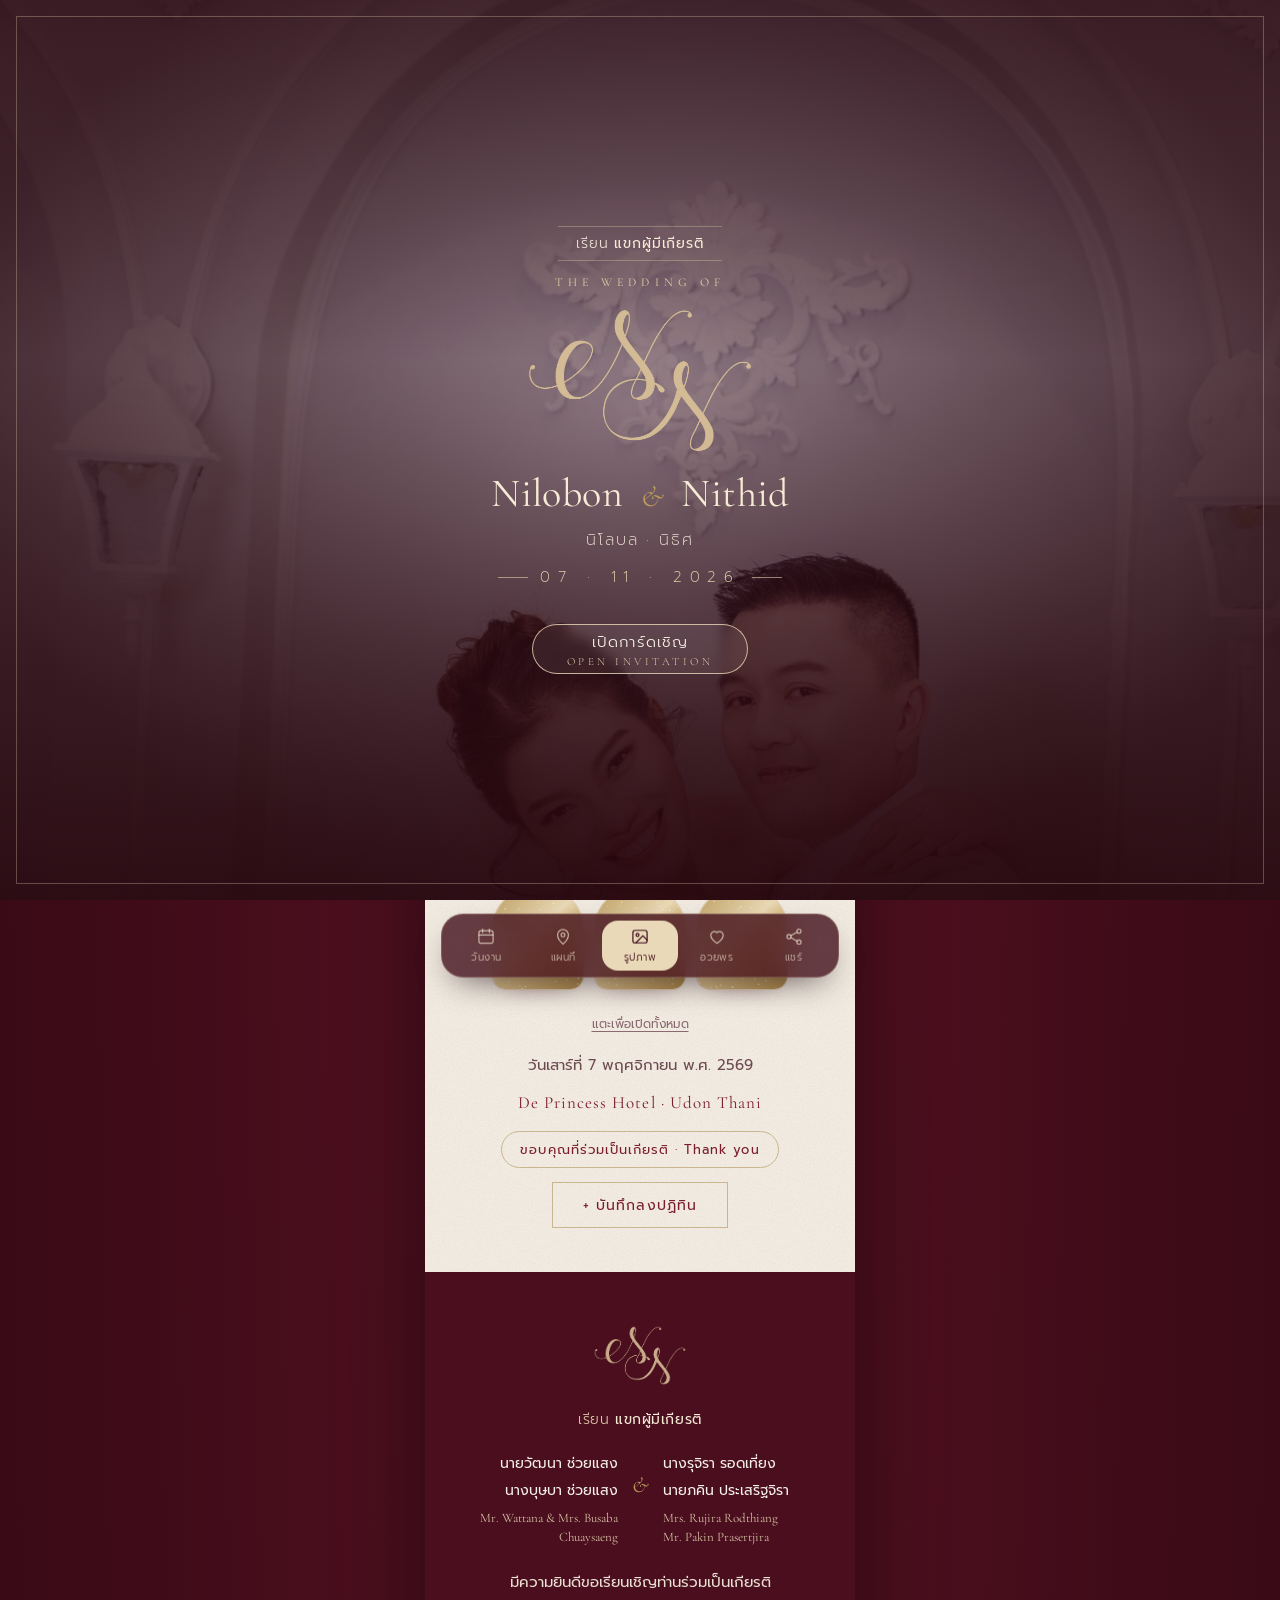
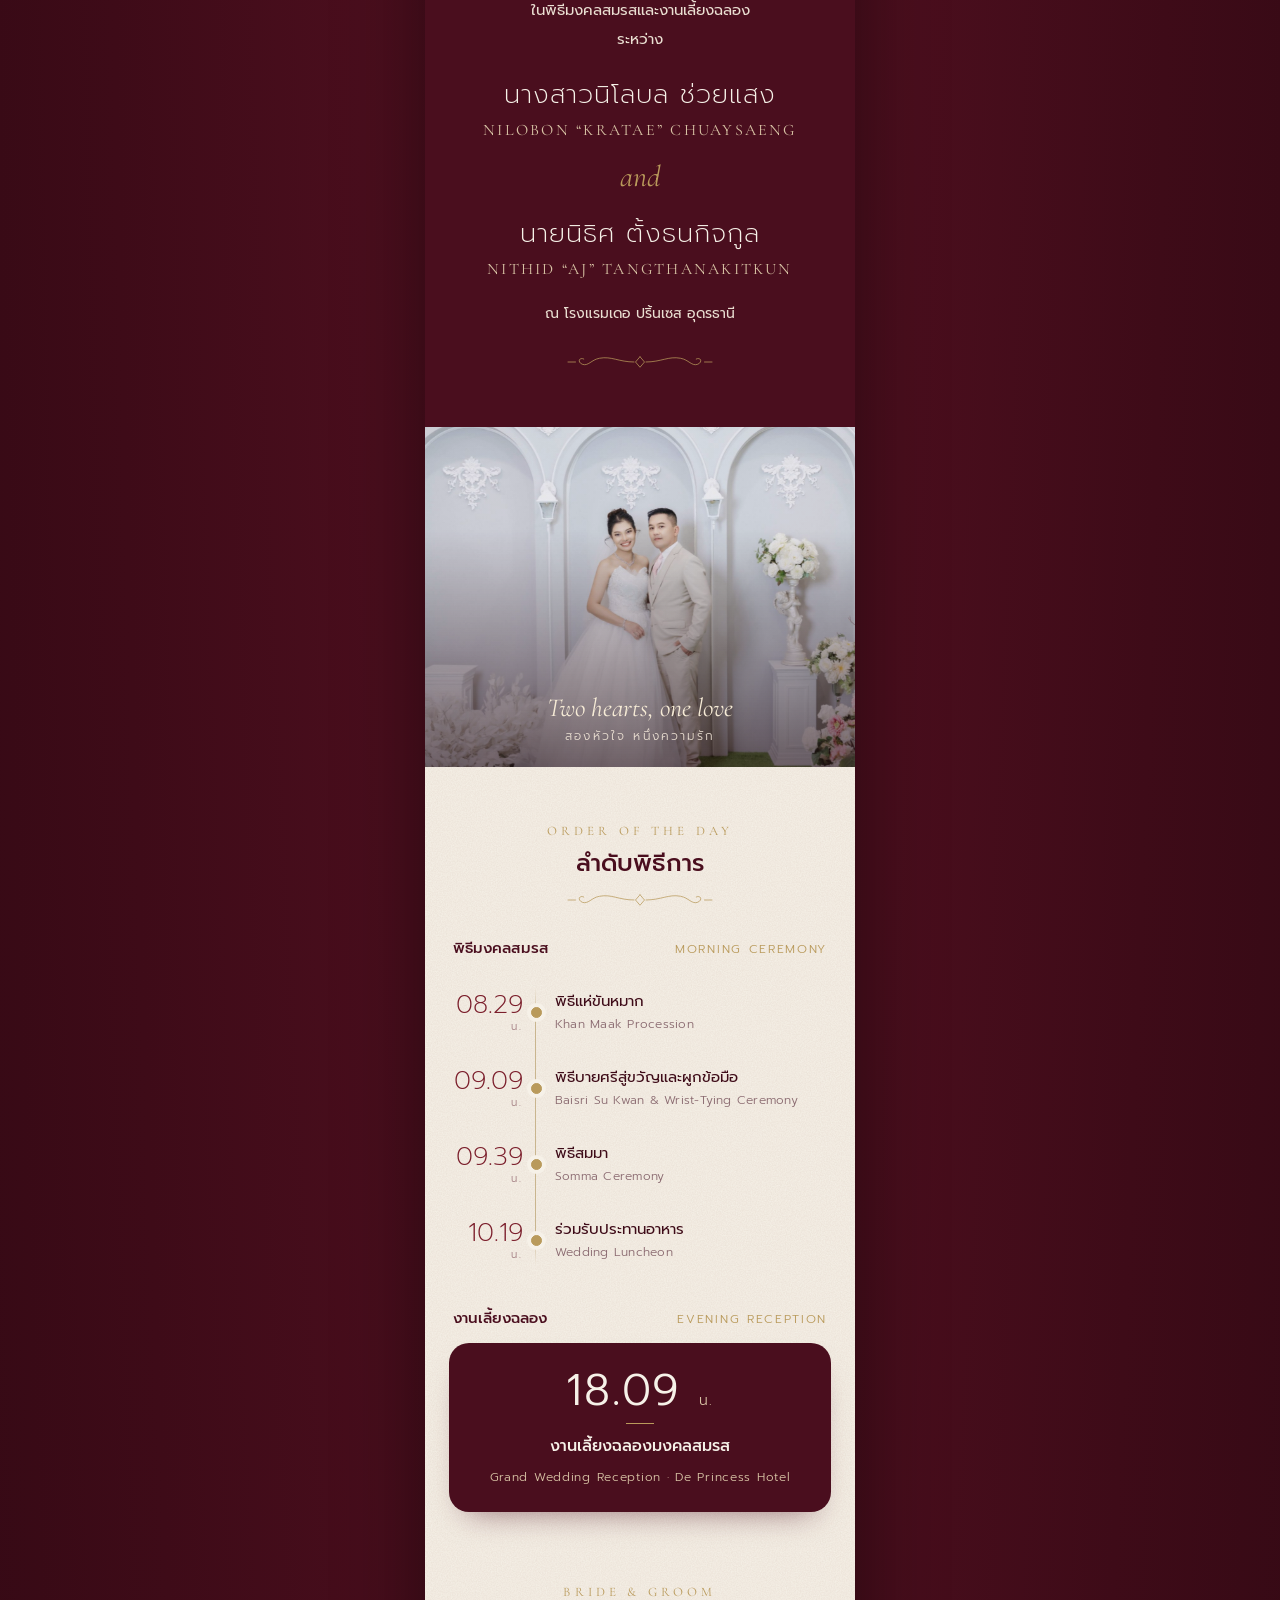
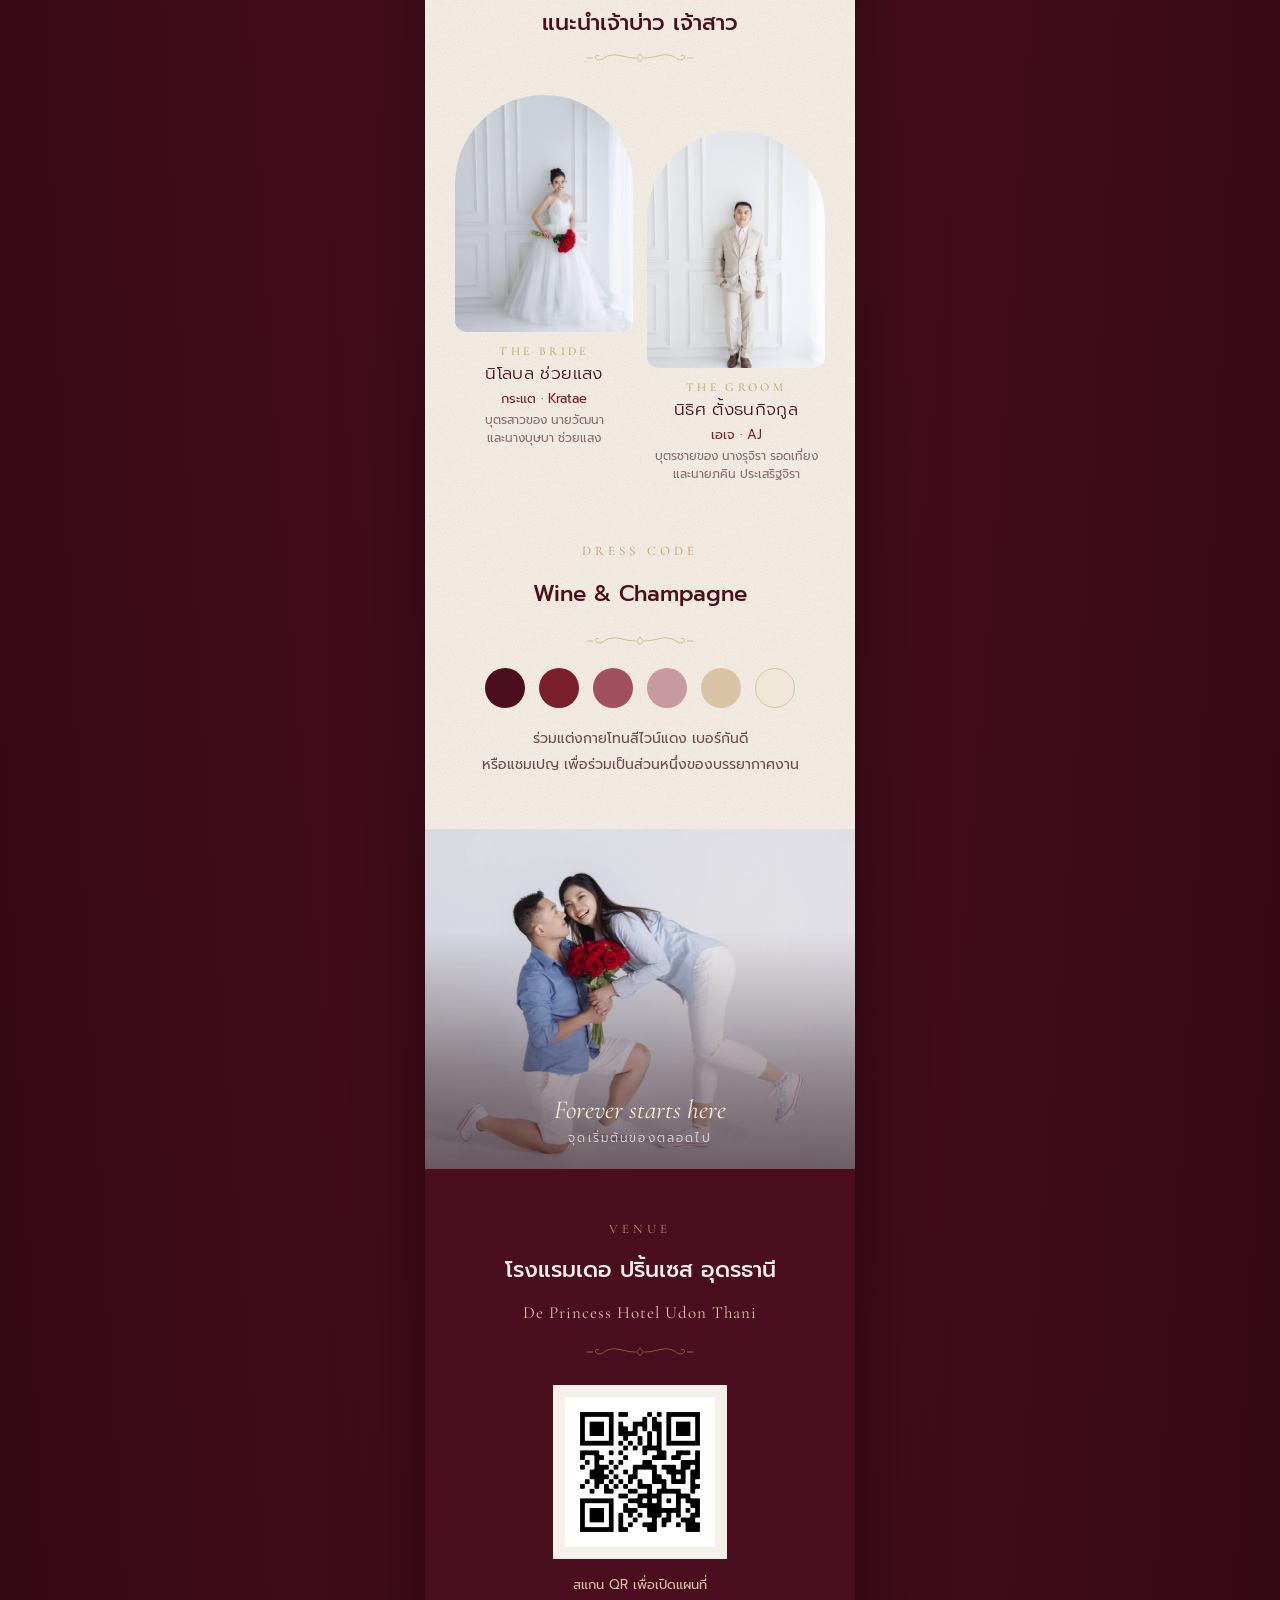
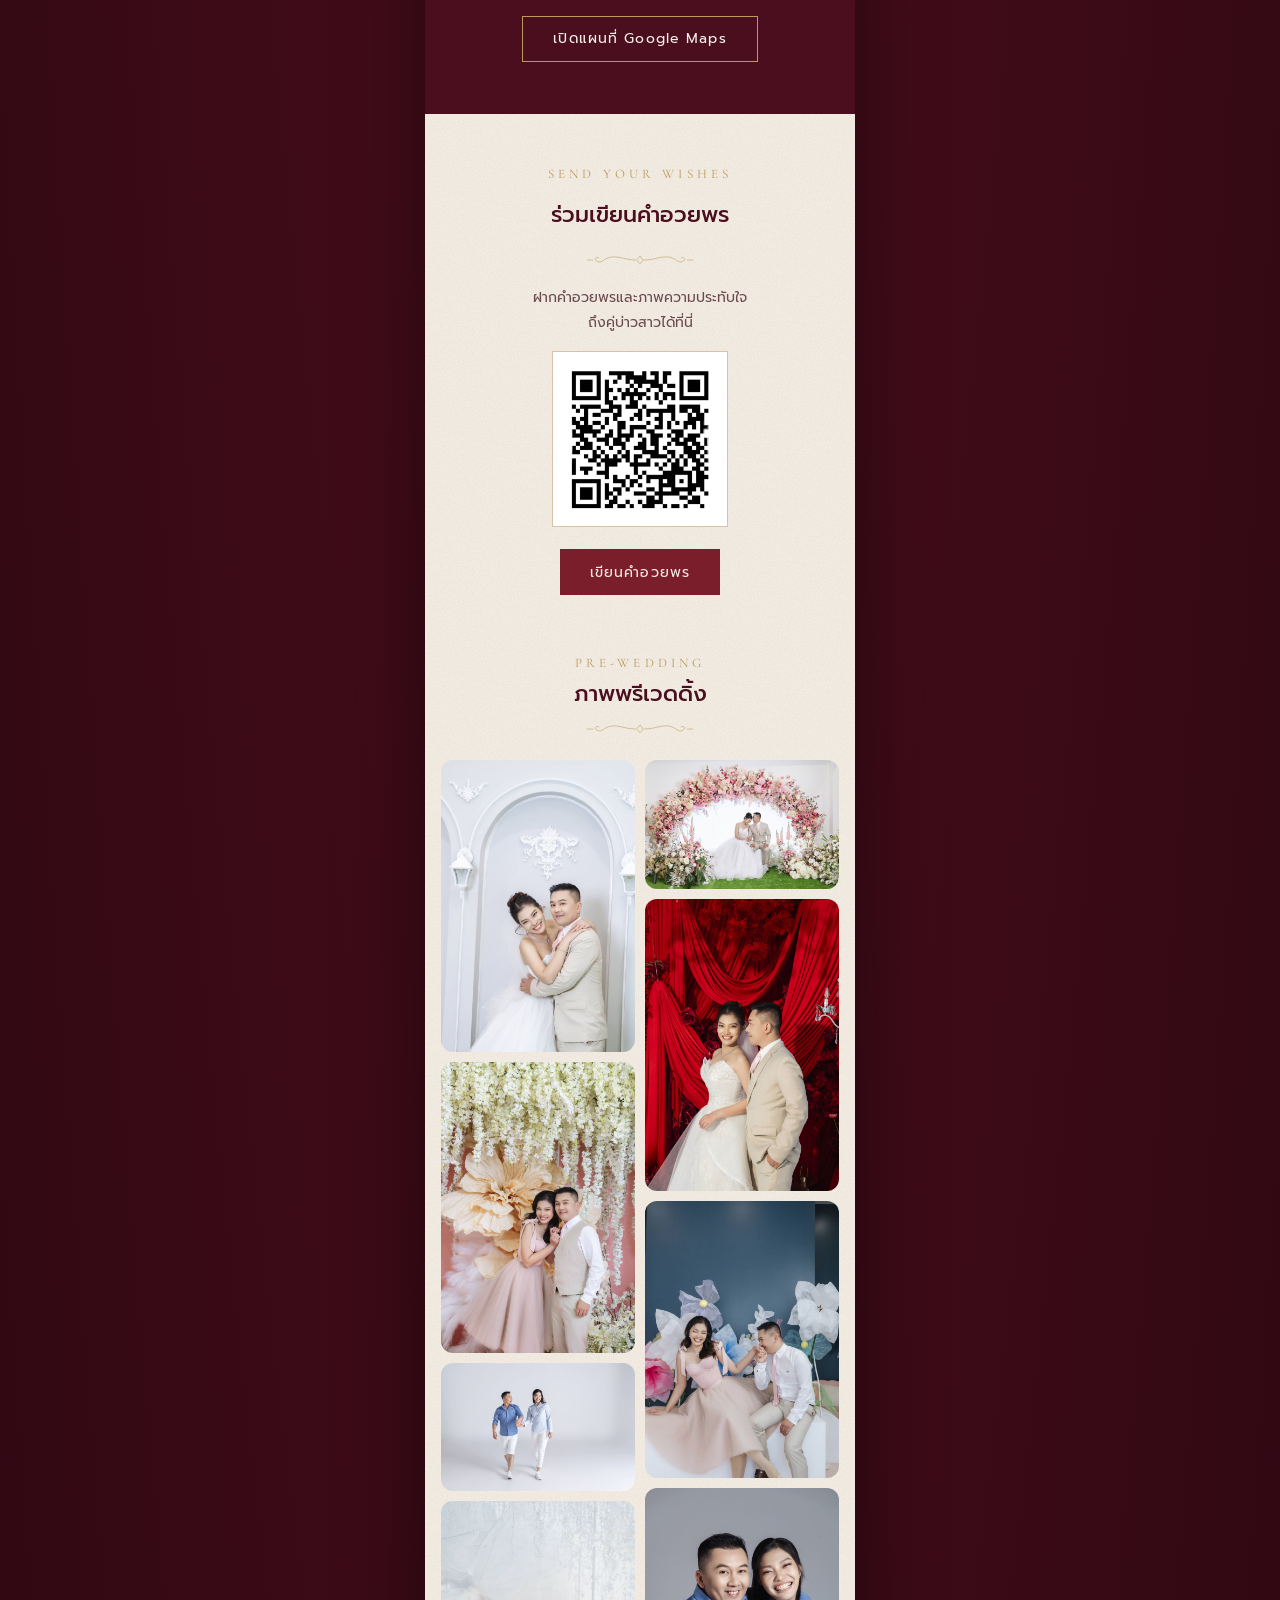
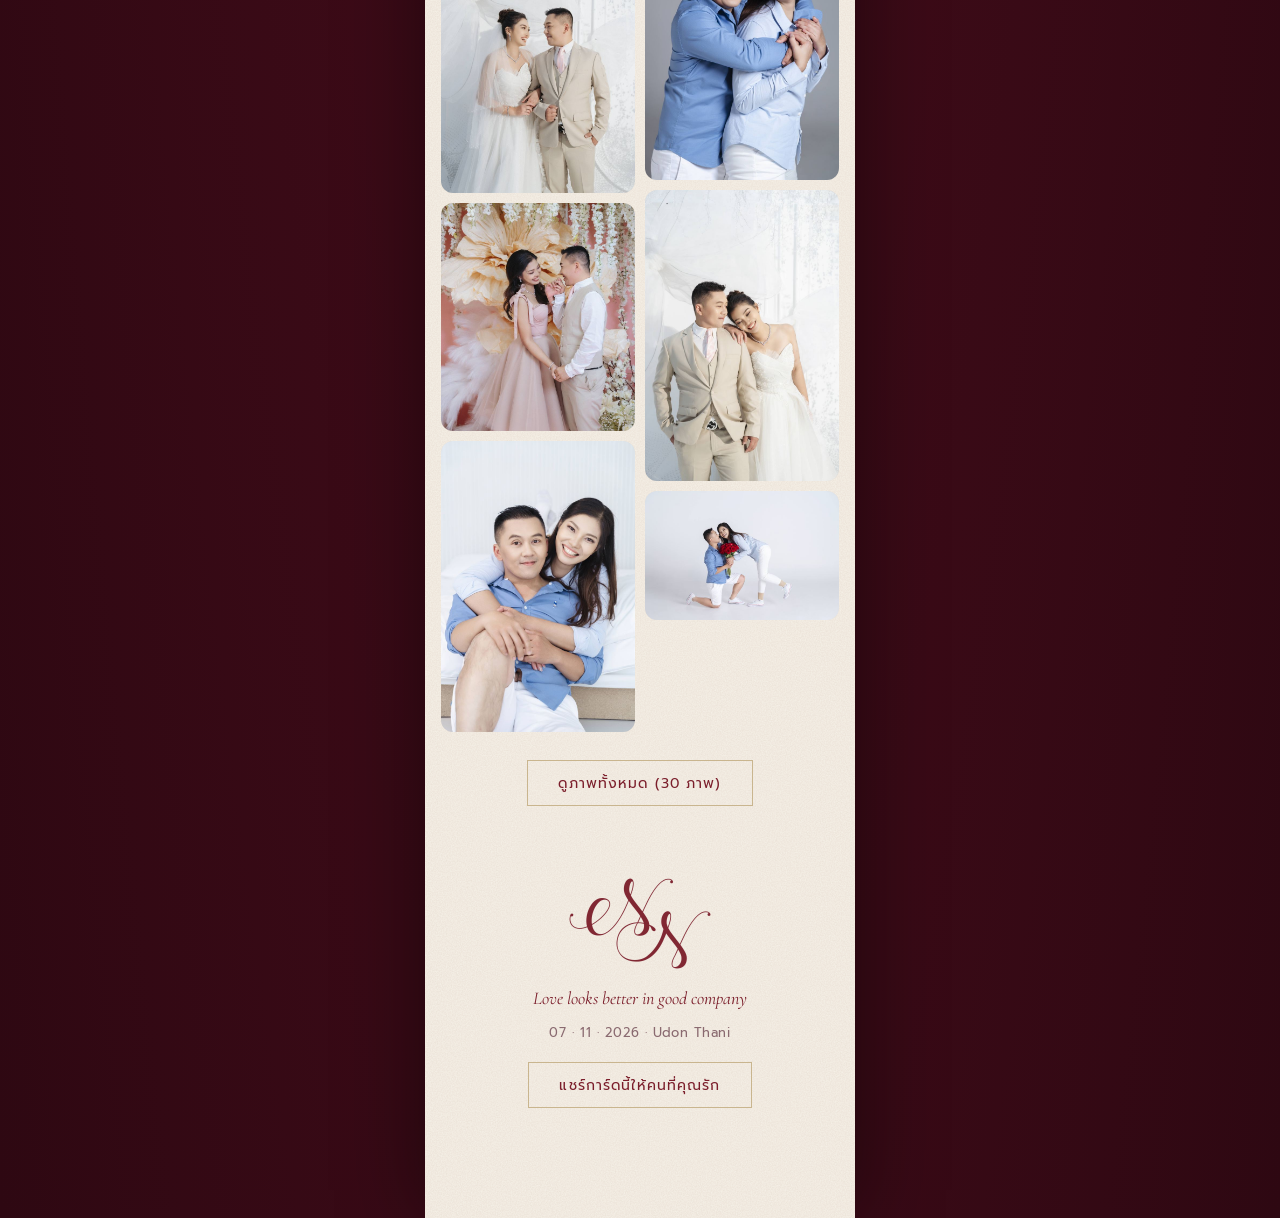
==== commit a93912fa: "fix: hide countdown after the wedding; no hearts when scrolling - [hidden] now always wins over comp" ====
--- a/index.html
+++ b/index.html
@@ -20,12 +20,12 @@
 <link rel="preconnect" href="https://fonts.googleapis.com">
 <link rel="preconnect" href="https://fonts.gstatic.com" crossorigin>
 <link href="https://fonts.googleapis.com/css2?family=Cormorant+Garamond:ital,wght@0,400;0,500;0,600;1,400&family=Prompt:wght@200;300;400;500;600&display=swap" rel="stylesheet">
-<link rel="stylesheet" href="css/base.css?v=202609242145">
-<link rel="stylesheet" href="css/intro.css?v=202609242145">
-<link rel="stylesheet" href="css/hero.css?v=202609242145">
-<link rel="stylesheet" href="css/sections.css?v=202609242145">
-<link rel="stylesheet" href="css/gallery.css?v=202609242145">
-<link rel="stylesheet" href="css/effects.css?v=202609242145">
+<link rel="stylesheet" href="css/base.css?v=202609242152">
+<link rel="stylesheet" href="css/intro.css?v=202609242152">
+<link rel="stylesheet" href="css/hero.css?v=202609242152">
+<link rel="stylesheet" href="css/sections.css?v=202609242152">
+<link rel="stylesheet" href="css/gallery.css?v=202609242152">
+<link rel="stylesheet" href="css/effects.css?v=202609242152">
 </head>
 <body>
 <svg width="0" height="0" style="position:absolute" aria-hidden="true">
@@ -309,13 +309,13 @@
   <div class="lightbox__count"></div>
 </div>
 
-<script src="js/guest.js?v=202609242145"></script>
-<script src="js/countdown.js?v=202609242145"></script>
-<script src="js/scroll.js?v=202609242145"></script>
-<script src="js/intro.js?v=202609242145"></script>
-<script src="js/gallery.js?v=202609242145"></script>
-<script src="js/scratch.js?v=202609242145"></script>
-<script src="js/effects.js?v=202609242145"></script>
-<script src="js/dock.js?v=202609242145"></script>
+<script src="js/guest.js?v=202609242152"></script>
+<script src="js/countdown.js?v=202609242152"></script>
+<script src="js/scroll.js?v=202609242152"></script>
+<script src="js/intro.js?v=202609242152"></script>
+<script src="js/gallery.js?v=202609242152"></script>
+<script src="js/scratch.js?v=202609242152"></script>
+<script src="js/effects.js?v=202609242152"></script>
+<script src="js/dock.js?v=202609242152"></script>
 </body>
 </html>
--- a/css/base.css
+++ b/css/base.css
@@ -30,6 +30,8 @@
 }
 body.is-locked { overflow: hidden; }
 img { display: block; max-width: 100%; }
+/* components set display:flex etc.; the hidden attribute must still hide them */
+[hidden] { display: none !important; }
 a { text-decoration: none; }
 
 /* ---------- Page frame: phone-width card centred on wine ---------- */
--- a/css/hero.css
+++ b/css/hero.css
@@ -79,7 +79,6 @@
   font-family: inherit; font-size: 12px; color: var(--muted-2);
   text-decoration: underline; text-underline-offset: 3px; cursor: pointer;
 }
-.scratch-skip[hidden] { display: none; }
 
 /* ---------- Flip countdown ---------- */
 .countdown { margin-top: 14px; display: flex; gap: 10px; }
--- a/css/gallery.css
+++ b/css/gallery.css
@@ -17,7 +17,6 @@
 .album__item.is-extra { display: none; }
 .album.is-expanded .album__item.is-extra { display: block; animation: riseIn .7s ease both; }
 .gallery__more { align-self: center; }
-.gallery__more[hidden] { display: none; }
 
 /* ---------- Lightbox ---------- */
 .lightbox {
